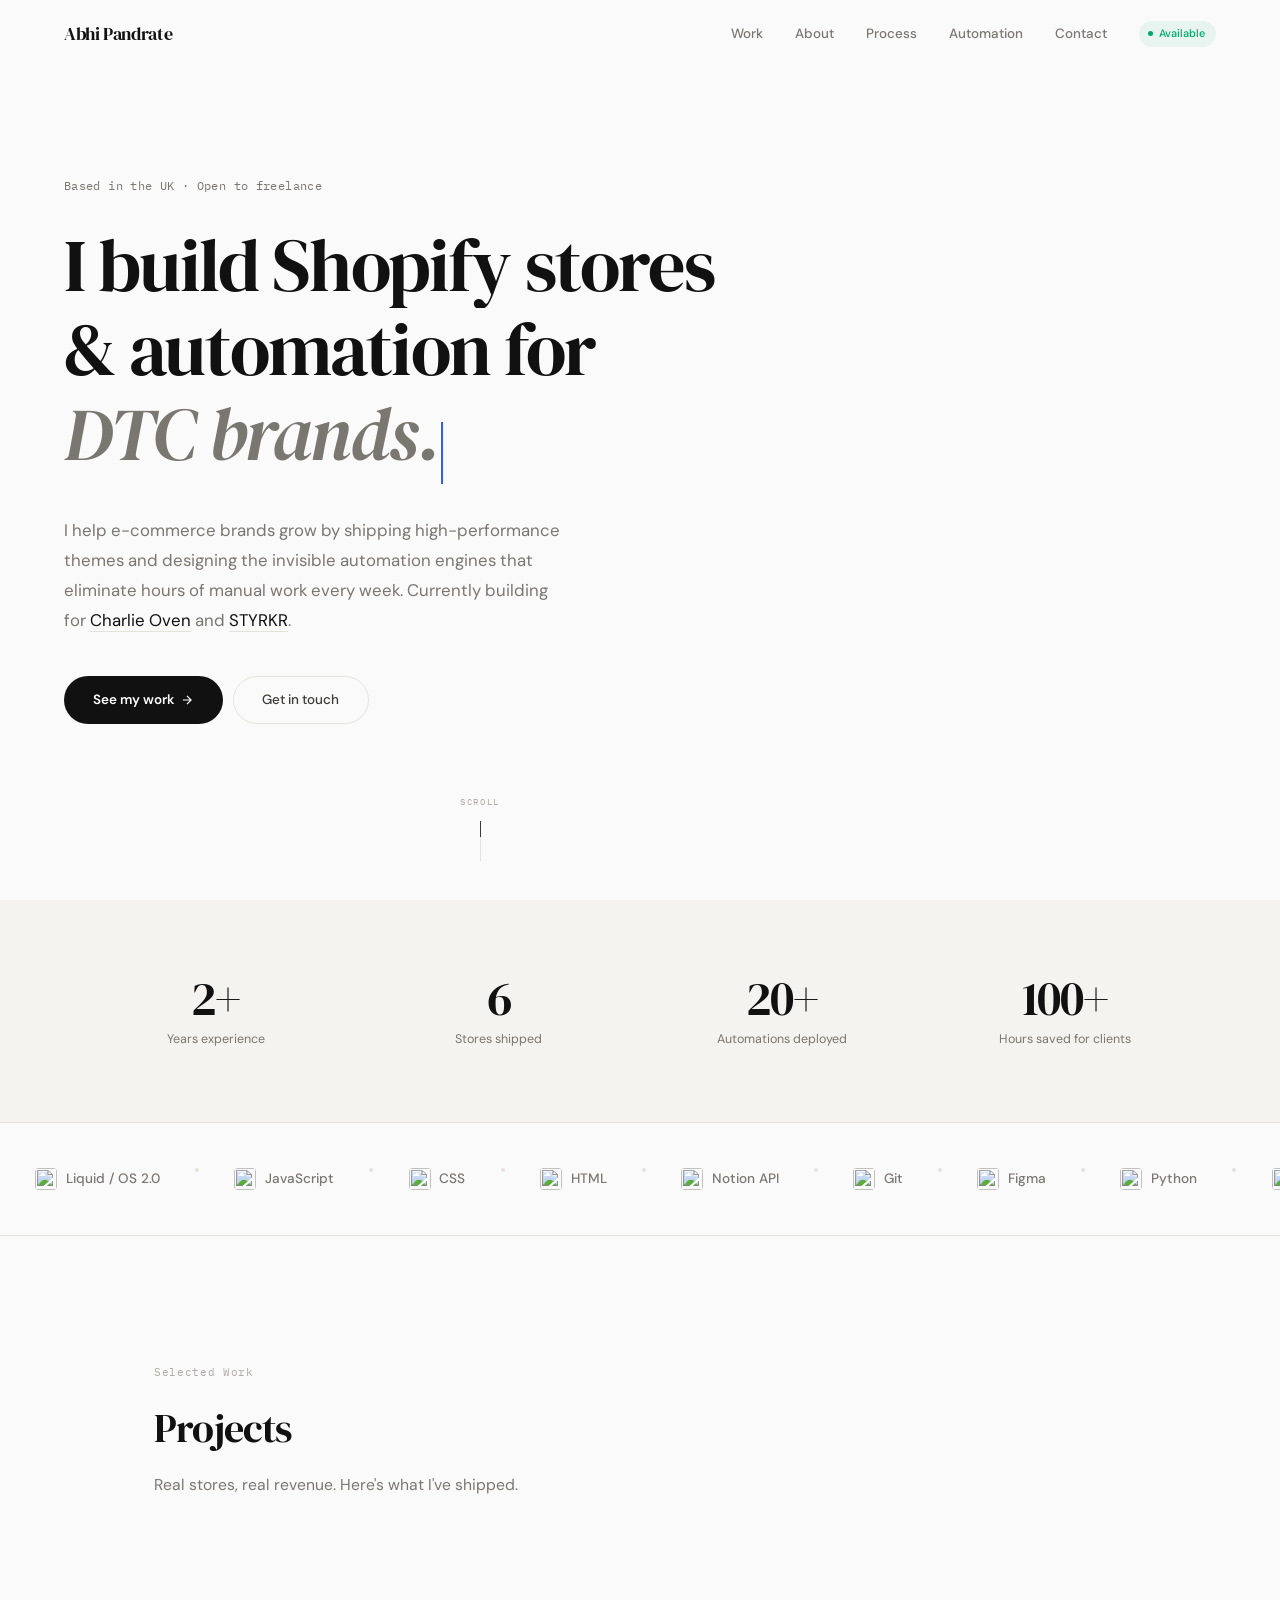
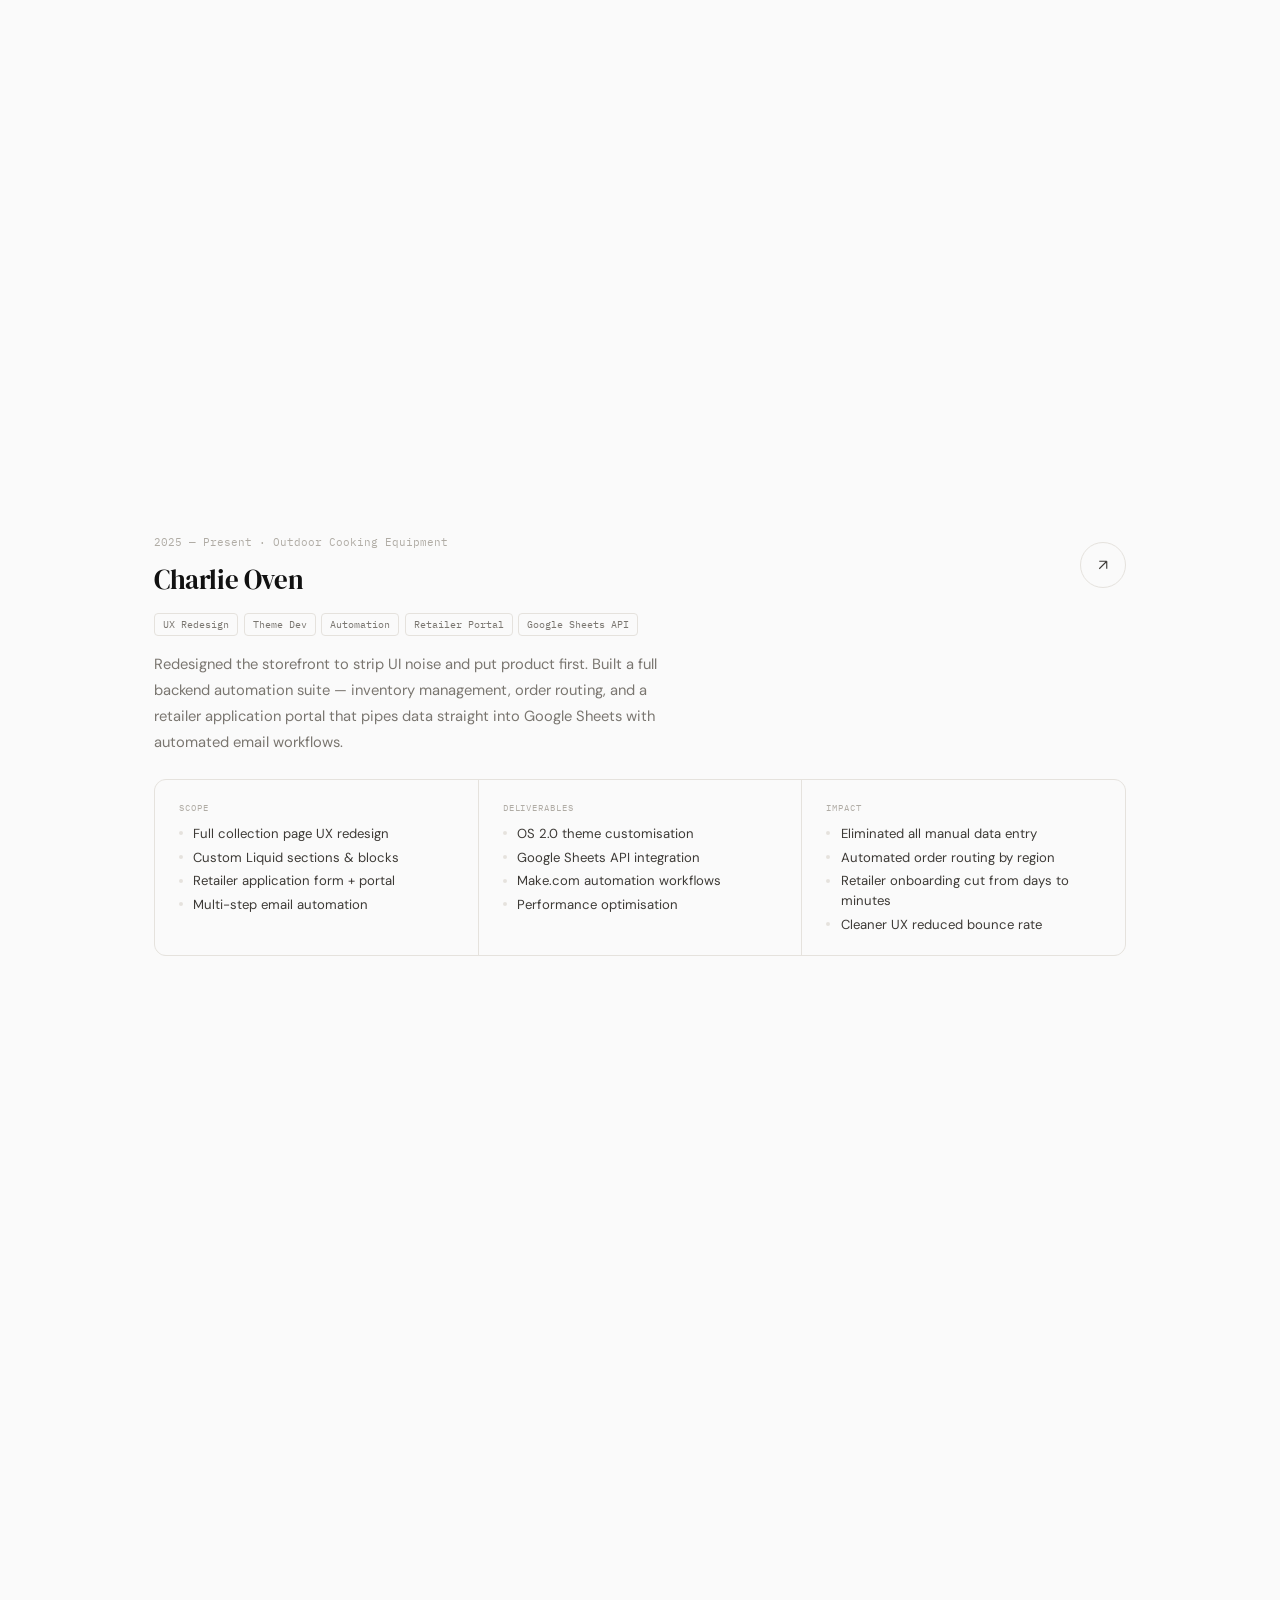
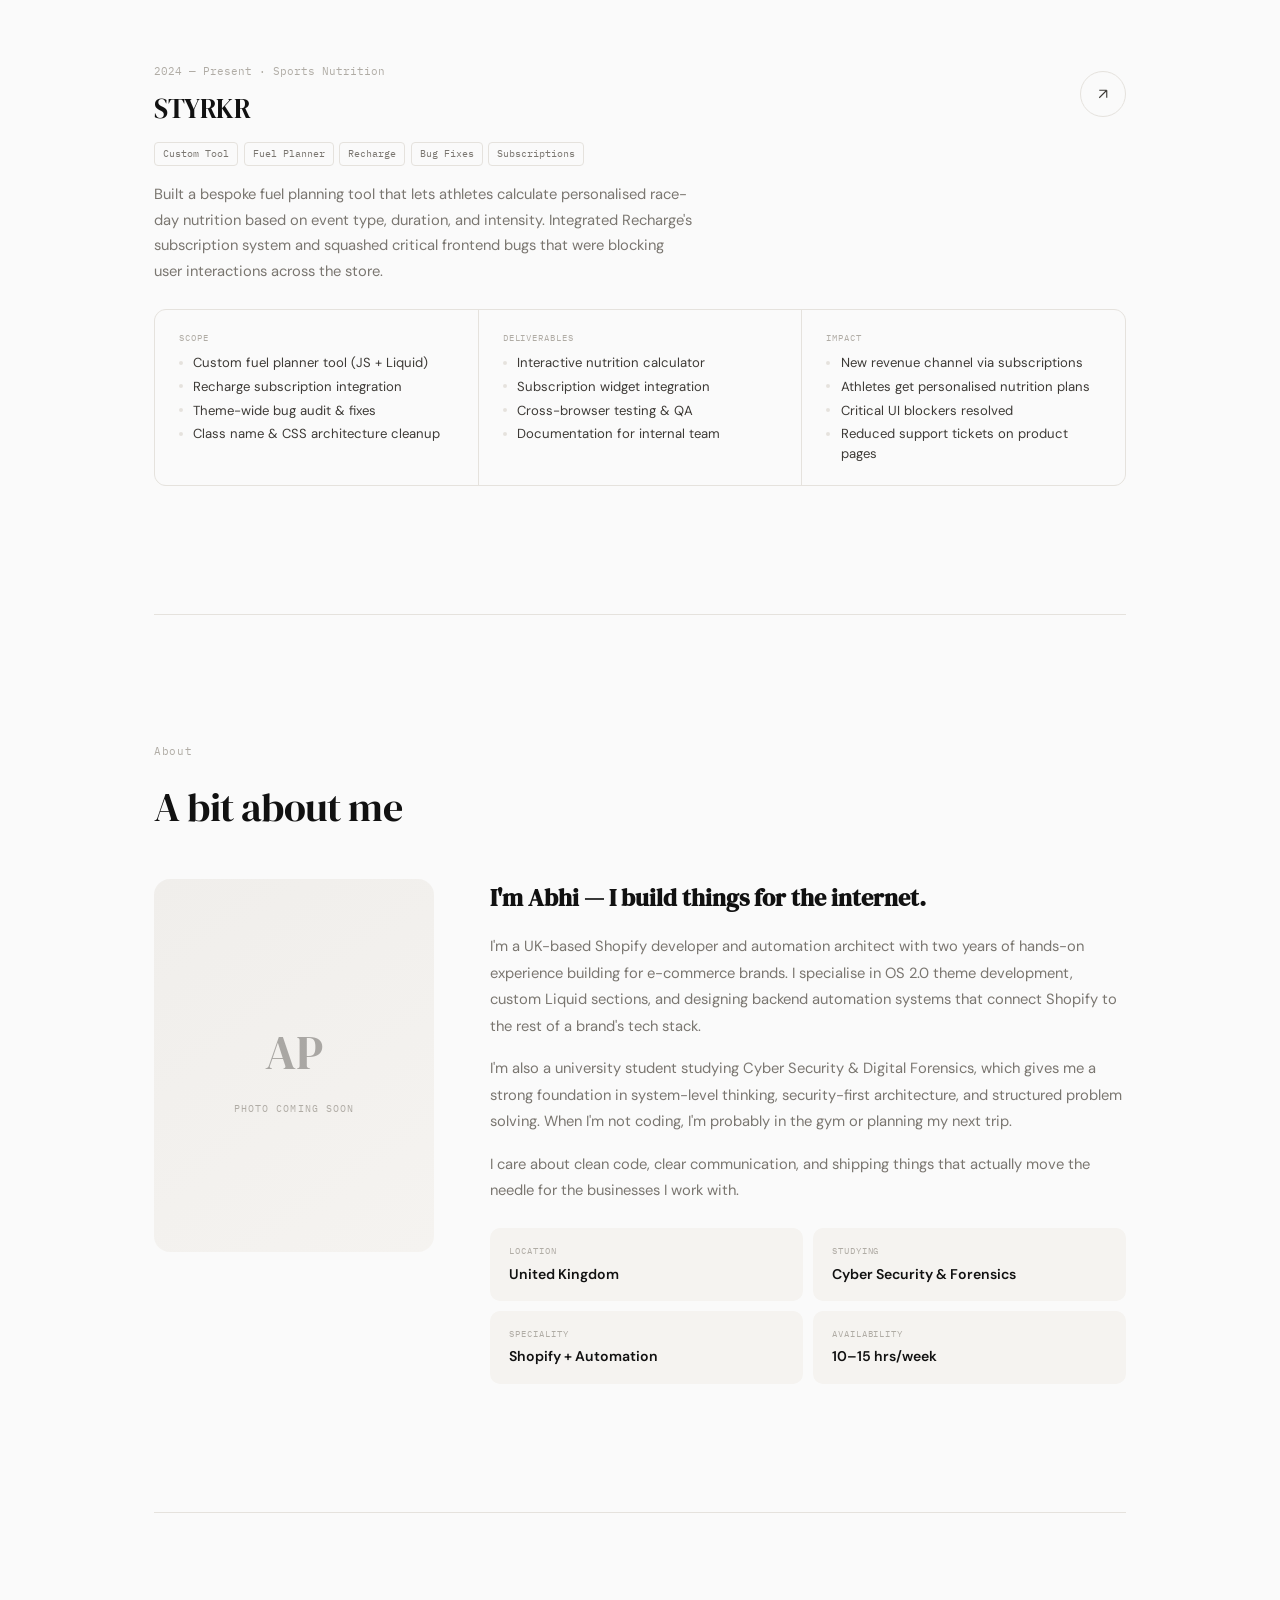
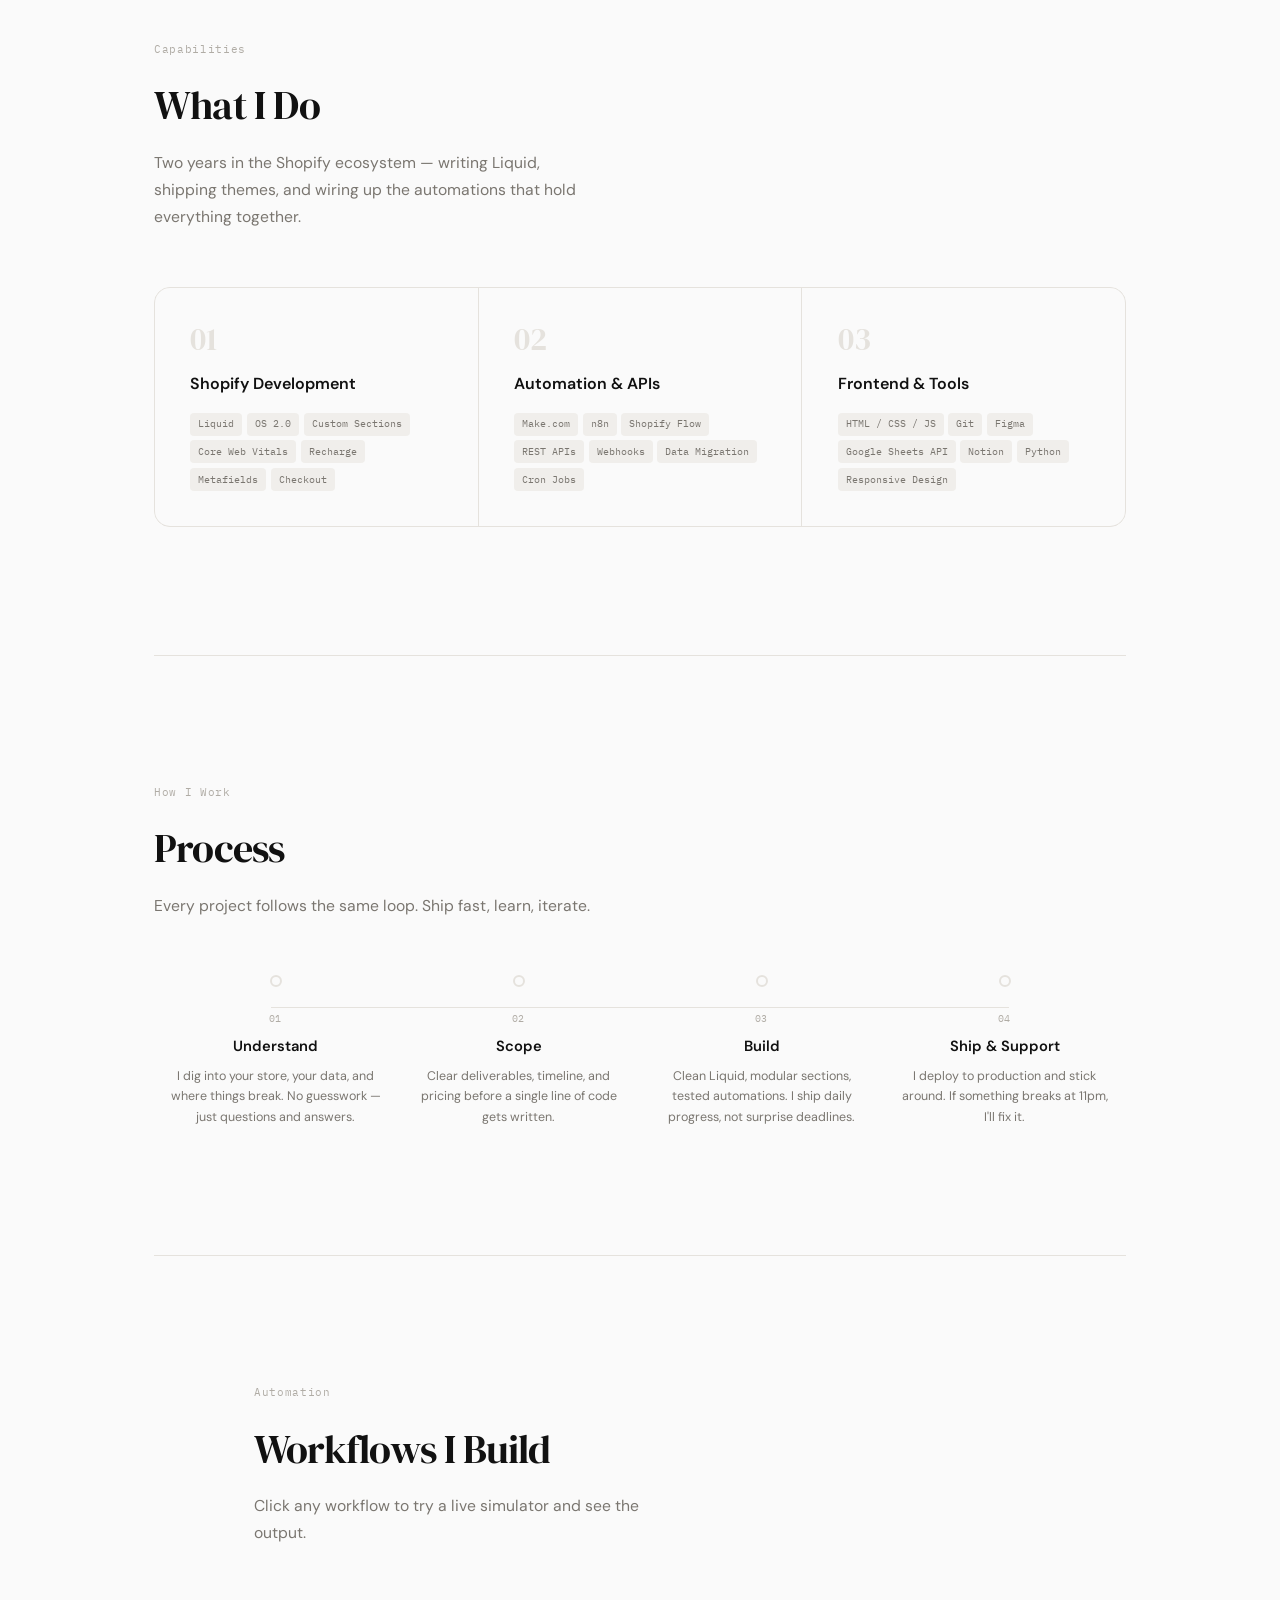
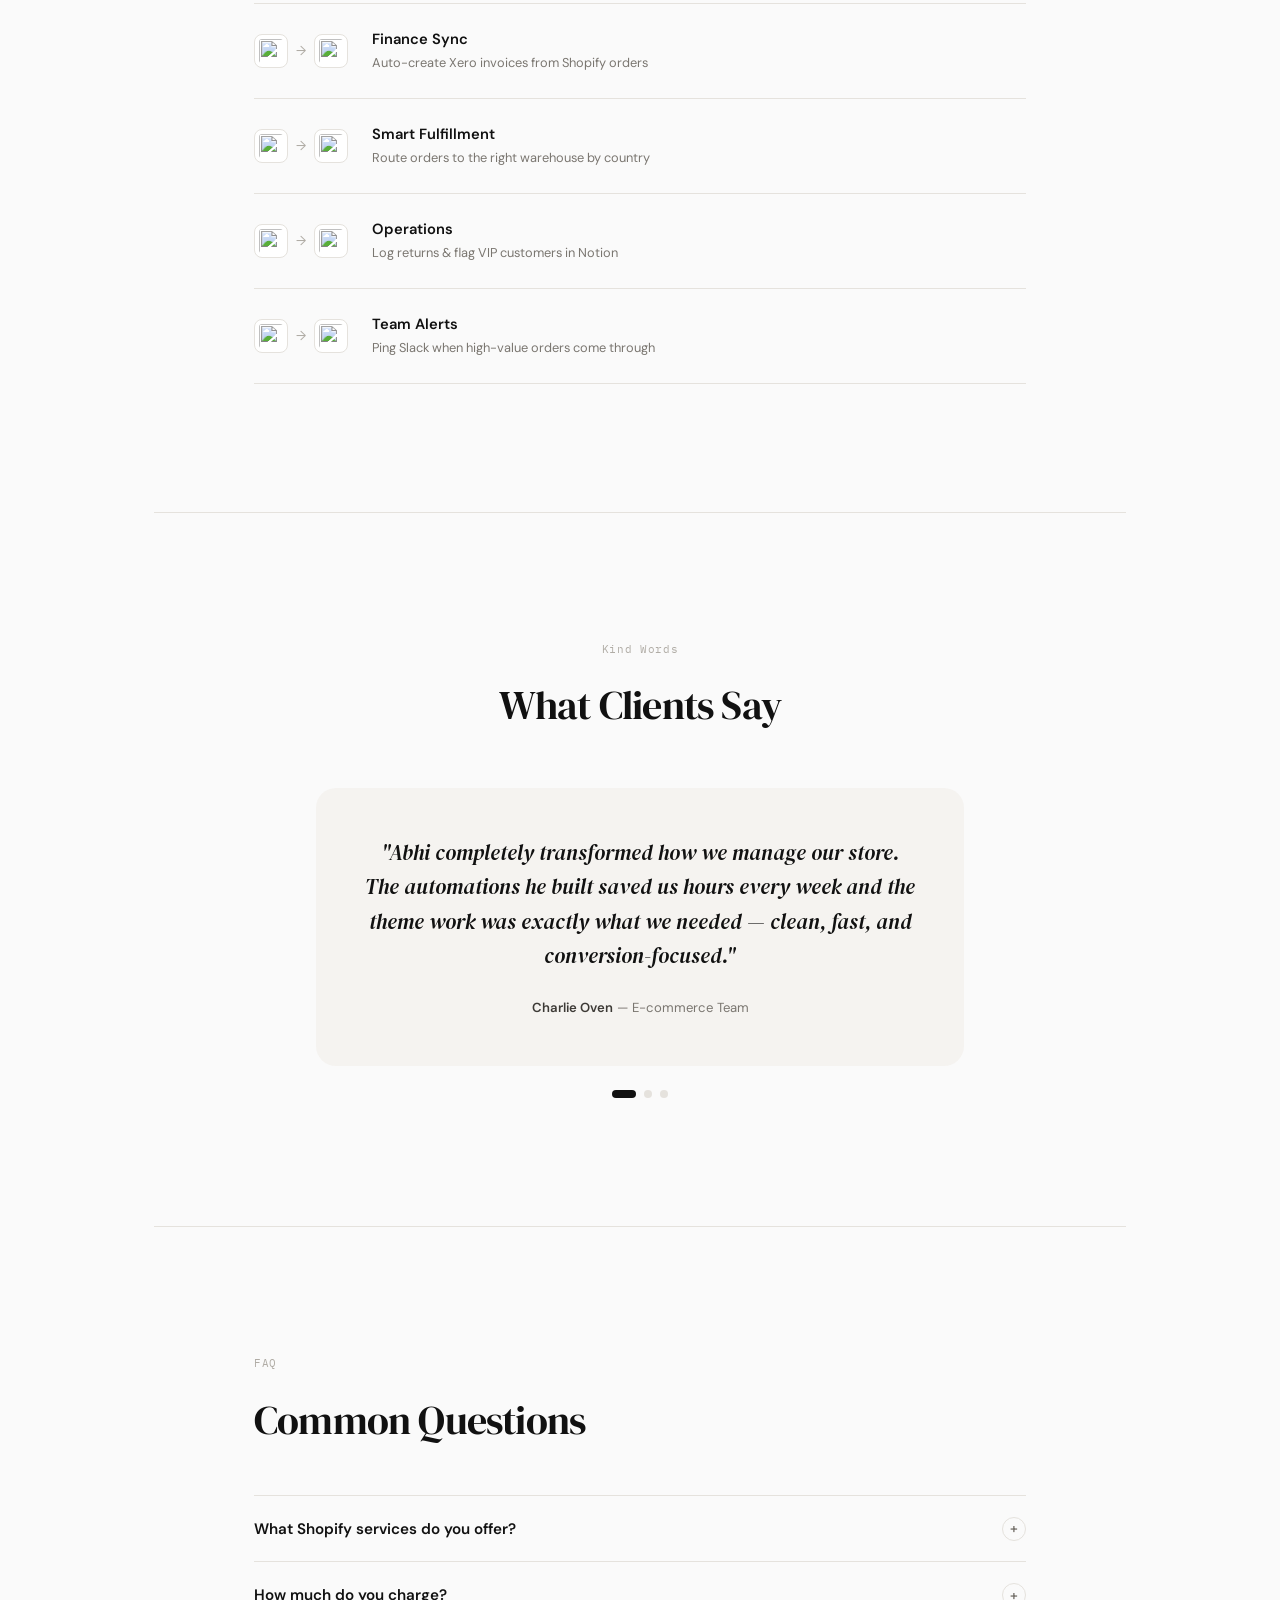
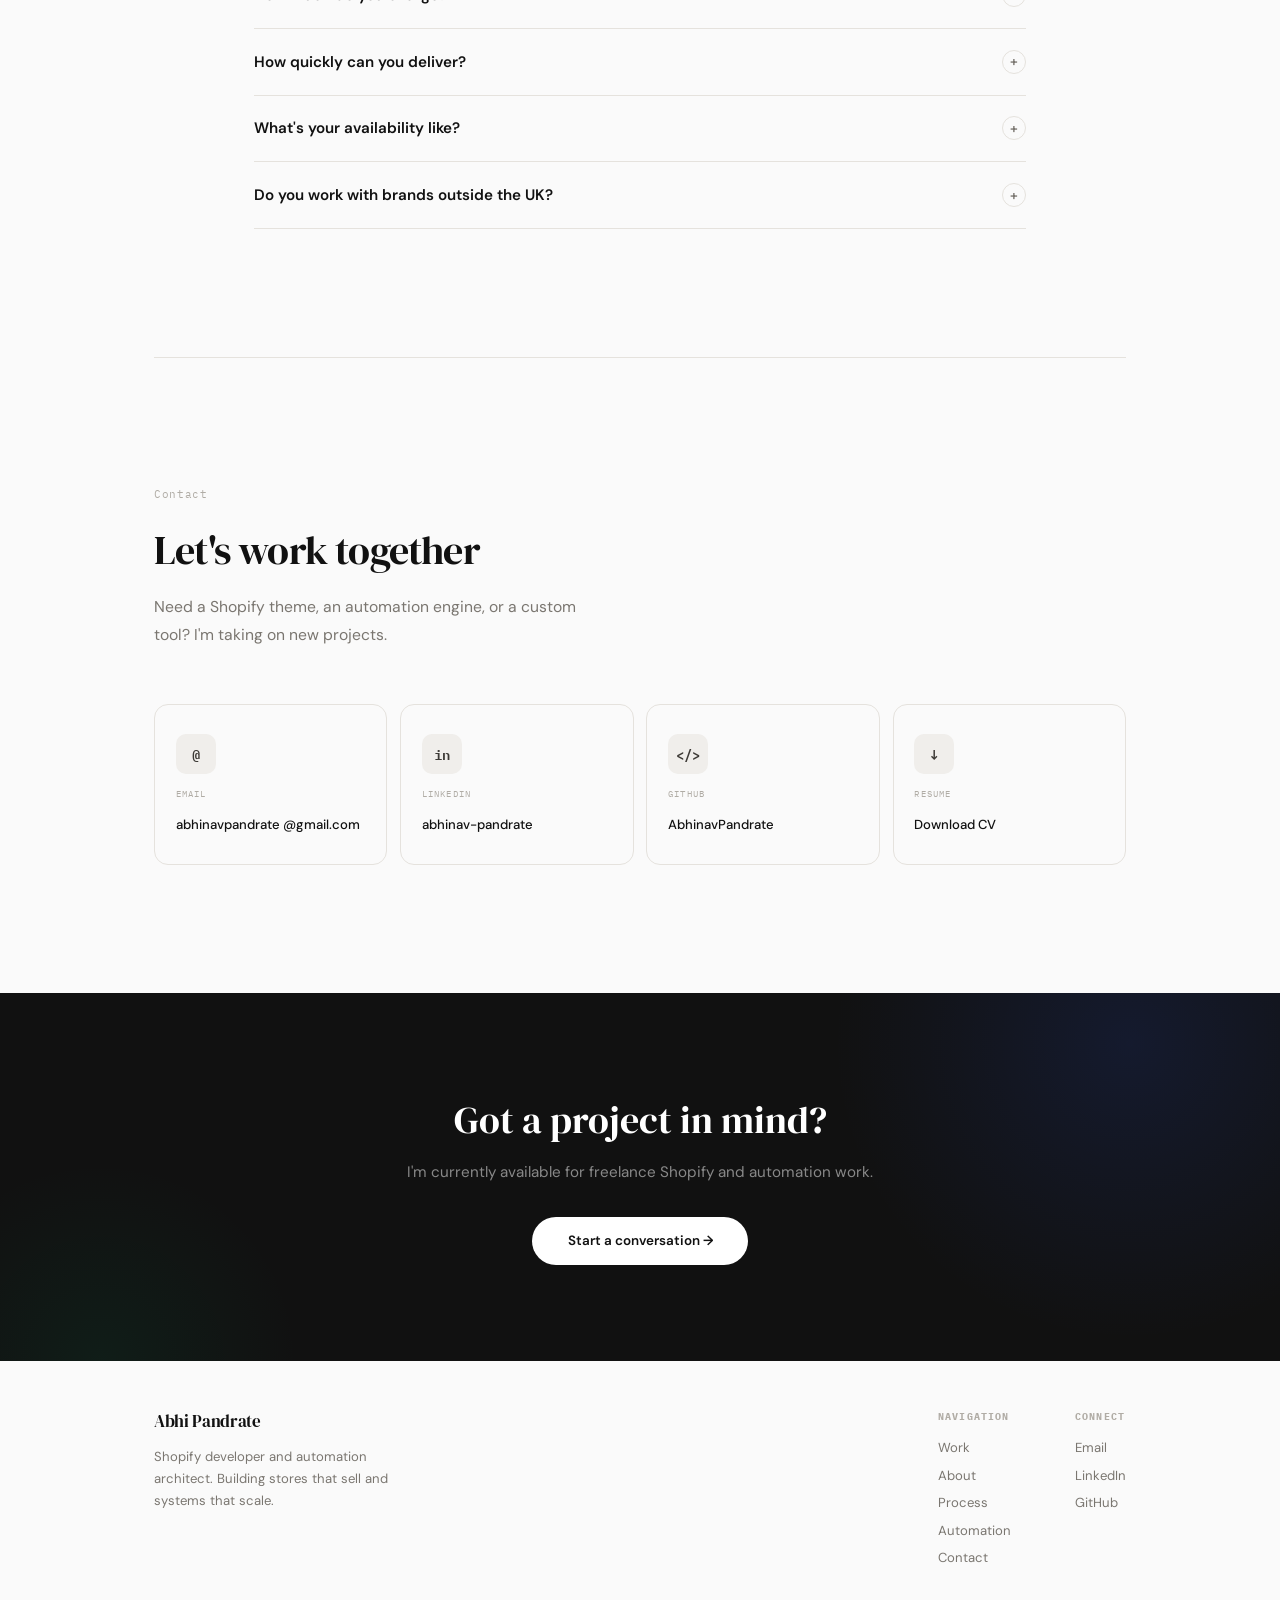
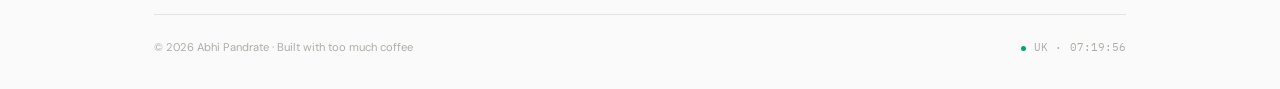
==== index.html @ 0bd6b9ad "Add files via upload" ====
<!DOCTYPE html>
<html lang="en-GB">
<head>
<meta charset="UTF-8">
<meta name="viewport" content="width=device-width, initial-scale=1.0">
<title>Abhi Pandrate — Shopify Developer & Automation Architect</title>
<link rel="icon" type="image/svg+xml" href="data:image/svg+xml,<svg xmlns='http://www.w3.org/2000/svg' viewBox='0 0 32 32'><rect width='32' height='32' rx='8' fill='%23111'/><text x='8' y='23' font-family='serif' font-size='20' font-weight='bold' fill='%23fff'>A</text></svg>">
<meta name="description" content="Abhi Pandrate — Shopify developer and automation architect. I build stores that sell and systems that scale. Based in the UK.">
<meta property="og:title" content="Abhi Pandrate — Shopify Dev & Automation">
<meta property="og:description" content="I build Shopify stores that sell and automation systems that scale. Based in the UK.">
<meta property="og:type" content="website">
<link rel="preconnect" href="https://fonts.googleapis.com">
<link href="https://fonts.googleapis.com/css2?family=DM+Sans:ital,opsz,wght@0,9..40,300..700;1,9..40,300..700&family=DM+Serif+Display:ital@0;1&family=IBM+Plex+Mono:wght@400;500&display=swap" rel="stylesheet">

<link rel="stylesheet" href="style.css">
</head>

<body>

<!-- NAV -->
<header id="hdr">
  <a href="#" class="logo">Abhi Pandrate</a>
  <div class="nav-r">
    <a href="#work">Work</a>
    <a href="#about">About</a>
    <a href="#process">Process</a>
    <a href="#automation">Automation</a>
    <a href="#contact">Contact</a>
    <span class="pill-wrap"><div class="pill">Available</div></span>
  </div>
</header>

<!-- HERO -->
<section class="hero" id="home">
  <div class="hero-tag">Based in the UK · Open to freelance</div>
  <h1>
    <span class="line"><span>I build Shopify stores</span></span>
    <span class="line"><span>& automation for</span></span>
    <span class="line"><span><em class="typed-wrap" id="typed"></em><span class="typed-cursor"></span></span></span>
  </h1>
  <p class="hero-body">I help e-commerce brands grow by shipping high-performance themes and designing the invisible automation engines that eliminate hours of manual work every week. Currently building for <a href="https://charlieoven.com" target="_blank">Charlie Oven</a> and <a href="https://styrkr.com" target="_blank">STYRKR</a>.</p>
  <div class="hero-cta">
    <a href="#work" class="btn-dark">See my work <svg width="14" height="14" viewBox="0 0 24 24" fill="none" stroke="currentColor" stroke-width="2"><path d="M5 12h14M12 5l7 7-7 7"/></svg></a>
    <a href="mailto:abhinavpandrate@gmail.com" class="btn-outline">Get in touch</a>
  </div>
  <div class="scroll-hint"><span>Scroll</span><div class="scroll-bar"></div></div>
</section>

<!-- NUMBERS -->
<div class="numbers">
  <div class="numbers-inner">
    <div class="num-item r-count"><div class="num-val" data-count="2" data-suffix="+">0</div><div class="num-label">Years experience</div></div>
    <div class="num-item r-count d1"><div class="num-val" data-count="6" data-suffix="">0</div><div class="num-label">Stores shipped</div></div>
    <div class="num-item r-count d2"><div class="num-val" data-count="20" data-suffix="+">0</div><div class="num-label">Automations deployed</div></div>
    <div class="num-item r-count d3"><div class="num-val" data-count="100" data-suffix="+">0</div><div class="num-label">Hours saved for clients</div></div>
  </div>
</div>

<!-- MARQUEE -->
<div class="marquee-section">
  <div class="marquee-track" id="marquee">
    <div class="marquee-item"><img src="https://cdn.simpleicons.org/shopify/111" alt="">Liquid / OS 2.0</div><div class="marquee-dot"></div>
    <div class="marquee-item"><img src="https://cdn.simpleicons.org/javascript/111" alt="">JavaScript</div><div class="marquee-dot"></div>
    <div class="marquee-item"><img src="https://cdn.simpleicons.org/css3/111" alt="">CSS</div><div class="marquee-dot"></div>
    <div class="marquee-item"><img src="https://cdn.simpleicons.org/html5/111" alt="">HTML</div><div class="marquee-dot"></div>
    <div class="marquee-item"><img src="https://cdn.simpleicons.org/notion/111" alt="">Notion API</div><div class="marquee-dot"></div>
    <div class="marquee-item"><img src="https://cdn.simpleicons.org/git/111" alt="">Git</div><div class="marquee-dot"></div>
    <div class="marquee-item"><img src="https://cdn.simpleicons.org/figma/111" alt="">Figma</div><div class="marquee-dot"></div>
    <div class="marquee-item"><img src="https://cdn.simpleicons.org/python/111" alt="">Python</div><div class="marquee-dot"></div>
    <div class="marquee-item"><img src="https://cdn.simpleicons.org/googlesheets/111" alt="">Sheets API</div><div class="marquee-dot"></div>
    <div class="marquee-item"><img src="https://cdn.simpleicons.org/make/111" alt="">Make.com</div><div class="marquee-dot"></div>
    <div class="marquee-item"><img src="https://cdn.simpleicons.org/slack/111" alt="">Slack API</div><div class="marquee-dot"></div>
    <div class="marquee-item"><img src="https://cdn.simpleicons.org/stripe/111" alt="">Stripe</div><div class="marquee-dot"></div>
    <div class="marquee-item"><img src="https://cdn.simpleicons.org/n8n/111" alt="">n8n</div><div class="marquee-dot"></div>
    <!-- duplicate -->
    <div class="marquee-item"><img src="https://cdn.simpleicons.org/shopify/111" alt="">Liquid / OS 2.0</div><div class="marquee-dot"></div>
    <div class="marquee-item"><img src="https://cdn.simpleicons.org/javascript/111" alt="">JavaScript</div><div class="marquee-dot"></div>
    <div class="marquee-item"><img src="https://cdn.simpleicons.org/css3/111" alt="">CSS</div><div class="marquee-dot"></div>
    <div class="marquee-item"><img src="https://cdn.simpleicons.org/html5/111" alt="">HTML</div><div class="marquee-dot"></div>
    <div class="marquee-item"><img src="https://cdn.simpleicons.org/notion/111" alt="">Notion API</div><div class="marquee-dot"></div>
    <div class="marquee-item"><img src="https://cdn.simpleicons.org/git/111" alt="">Git</div><div class="marquee-dot"></div>
    <div class="marquee-item"><img src="https://cdn.simpleicons.org/figma/111" alt="">Figma</div><div class="marquee-dot"></div>
    <div class="marquee-item"><img src="https://cdn.simpleicons.org/python/111" alt="">Python</div><div class="marquee-dot"></div>
    <div class="marquee-item"><img src="https://cdn.simpleicons.org/googlesheets/111" alt="">Sheets API</div><div class="marquee-dot"></div>
    <div class="marquee-item"><img src="https://cdn.simpleicons.org/make/111" alt="">Make.com</div><div class="marquee-dot"></div>
    <div class="marquee-item"><img src="https://cdn.simpleicons.org/slack/111" alt="">Slack API</div><div class="marquee-dot"></div>
    <div class="marquee-item"><img src="https://cdn.simpleicons.org/stripe/111" alt="">Stripe</div><div class="marquee-dot"></div>
    <div class="marquee-item"><img src="https://cdn.simpleicons.org/n8n/111" alt="">n8n</div><div class="marquee-dot"></div>
  </div>
</div>

<!-- WORK -->
<section class="sect-wide" id="work">
  <div class="sect-tag r">Selected Work</div>
  <h2 class="sect-h r d1">Projects</h2>
  <p class="sect-sub r d2">Real stores, real revenue. Here's what I've shipped.</p>

  <!-- Charlie Oven -->
  <div class="project">
    <a href="https://charlieoven.com/collections/shop-all" target="_blank" rel="noopener">
      <div class="project-img r-clip">
        <img src="charlie-oven.jpg" onerror="this.parentElement.innerHTML='<div class=project-ph><div class=project-ph-i>C</div><span>Charlie Oven</span></div>'" alt="Charlie Oven storefront">
        <div class="project-overlay"><span>View live site →</span></div>
      </div>
    </a>
    <div class="project-head r-up">
      <div class="project-head-l">
        <div class="project-yr">2025 — Present · Outdoor Cooking Equipment</div>
        <h3 class="project-nm">Charlie Oven</h3>
        <div class="project-tags">
          <span class="project-t">UX Redesign</span><span class="project-t">Theme Dev</span>
          <span class="project-t">Automation</span><span class="project-t">Retailer Portal</span><span class="project-t">Google Sheets API</span>
        </div>
        <p class="project-desc">Redesigned the storefront to strip UI noise and put product first. Built a full backend automation suite — inventory management, order routing, and a retailer application portal that pipes data straight into Google Sheets with automated email workflows.</p>
      </div>
      <a href="https://charlieoven.com/collections/shop-all" target="_blank" rel="noopener" class="project-arrow">
        <svg viewBox="0 0 24 24" fill="none" stroke="currentColor" stroke-width="1.5"><path d="M7 17L17 7M17 7H7M17 7V17"/></svg>
      </a>
    </div>
    <div class="project-details r d3">
      <div class="project-detail">
        <div class="project-detail-label">Scope</div>
        <ul>
          <li>Full collection page UX redesign</li>
          <li>Custom Liquid sections & blocks</li>
          <li>Retailer application form + portal</li>
          <li>Multi-step email automation</li>
        </ul>
      </div>
      <div class="project-detail">
        <div class="project-detail-label">Deliverables</div>
        <ul>
          <li>OS 2.0 theme customisation</li>
          <li>Google Sheets API integration</li>
          <li>Make.com automation workflows</li>
          <li>Performance optimisation</li>
        </ul>
      </div>
      <div class="project-detail">
        <div class="project-detail-label">Impact</div>
        <ul>
          <li>Eliminated all manual data entry</li>
          <li>Automated order routing by region</li>
          <li>Retailer onboarding cut from days to minutes</li>
          <li>Cleaner UX reduced bounce rate</li>
        </ul>
      </div>
    </div>
  </div>

  <!-- STYRKR -->
  <div class="project">
    <a href="https://styrkr.com" target="_blank" rel="noopener">
      <div class="project-img r-clip">
        <div class="project-ph"><div class="project-ph-i">S</div><span>STYRKR</span></div>
        <div class="project-overlay"><span>View live site →</span></div>
      </div>
    </a>
    <div class="project-head r-up">
      <div class="project-head-l">
        <div class="project-yr">2024 — Present · Sports Nutrition</div>
        <h3 class="project-nm">STYRKR</h3>
        <div class="project-tags">
          <span class="project-t">Custom Tool</span><span class="project-t">Fuel Planner</span>
          <span class="project-t">Recharge</span><span class="project-t">Bug Fixes</span><span class="project-t">Subscriptions</span>
        </div>
        <p class="project-desc">Built a bespoke fuel planning tool that lets athletes calculate personalised race-day nutrition based on event type, duration, and intensity. Integrated Recharge's subscription system and squashed critical frontend bugs that were blocking user interactions across the store.</p>
      </div>
      <a href="https://styrkr.com" target="_blank" rel="noopener" class="project-arrow">
        <svg viewBox="0 0 24 24" fill="none" stroke="currentColor" stroke-width="1.5"><path d="M7 17L17 7M17 7H7M17 7V17"/></svg>
      </a>
    </div>
    <div class="project-details r d3">
      <div class="project-detail">
        <div class="project-detail-label">Scope</div>
        <ul>
          <li>Custom fuel planner tool (JS + Liquid)</li>
          <li>Recharge subscription integration</li>
          <li>Theme-wide bug audit & fixes</li>
          <li>Class name & CSS architecture cleanup</li>
        </ul>
      </div>
      <div class="project-detail">
        <div class="project-detail-label">Deliverables</div>
        <ul>
          <li>Interactive nutrition calculator</li>
          <li>Subscription widget integration</li>
          <li>Cross-browser testing & QA</li>
          <li>Documentation for internal team</li>
        </ul>
      </div>
      <div class="project-detail">
        <div class="project-detail-label">Impact</div>
        <ul>
          <li>New revenue channel via subscriptions</li>
          <li>Athletes get personalised nutrition plans</li>
          <li>Critical UI blockers resolved</li>
          <li>Reduced support tickets on product pages</li>
        </ul>
      </div>
    </div>
  </div>
</section>

<div class="divider"><hr></div>

<!-- ABOUT -->
<section class="sect-wide" id="about">
  <div class="sect-tag r">About</div>
  <h2 class="sect-h r d1">A bit about me</h2>

  <div class="about-grid" style="margin-top:2.5rem">
    <div class="about-photo r-left">
      <img src="headshot.jpg" onerror="this.parentElement.innerHTML='<div class=about-photo-placeholder><div class=initials>AP</div><span>Photo coming soon</span></div>'" alt="Abhi Pandrate">
    </div>
    <div class="about-text r-right">
      <h3>I'm Abhi — I build things for the internet.</h3>
      <p>I'm a UK-based Shopify developer and automation architect with two years of hands-on experience building for e-commerce brands. I specialise in OS 2.0 theme development, custom Liquid sections, and designing backend automation systems that connect Shopify to the rest of a brand's tech stack.</p>
      <p>I'm also a university student studying Cyber Security & Digital Forensics, which gives me a strong foundation in system-level thinking, security-first architecture, and structured problem solving. When I'm not coding, I'm probably in the gym or planning my next trip.</p>
      <p>I care about clean code, clear communication, and shipping things that actually move the needle for the businesses I work with.</p>

      <div class="about-facts">
        <div class="about-fact r d1">
          <div class="about-fact-label">Location</div>
          <div class="about-fact-val">United Kingdom</div>
        </div>
        <div class="about-fact r d2">
          <div class="about-fact-label">Studying</div>
          <div class="about-fact-val">Cyber Security & Forensics</div>
        </div>
        <div class="about-fact r d3">
          <div class="about-fact-label">Speciality</div>
          <div class="about-fact-val">Shopify + Automation</div>
        </div>
        <div class="about-fact r d4">
          <div class="about-fact-label">Availability</div>
          <div class="about-fact-val">10–15 hrs/week</div>
        </div>
      </div>
    </div>
  </div>
</section>

<div class="divider"><hr></div>

<!-- CAPABILITIES -->
<section class="sect-wide" id="stack">
  <div class="sect-tag r">Capabilities</div>
  <h2 class="sect-h r d1">What I Do</h2>
  <p class="sect-sub r d2">Two years in the Shopify ecosystem — writing Liquid, shipping themes, and wiring up the automations that hold everything together.</p>
  <div class="cap-grid r-scale d3">
    <div class="cap-cell"><div class="cap-num">01</div><h3>Shopify Development</h3><div class="cap-pills"><span class="cap-pill">Liquid</span><span class="cap-pill">OS 2.0</span><span class="cap-pill">Custom Sections</span><span class="cap-pill">Core Web Vitals</span><span class="cap-pill">Recharge</span><span class="cap-pill">Metafields</span><span class="cap-pill">Checkout</span></div></div>
    <div class="cap-cell"><div class="cap-num">02</div><h3>Automation & APIs</h3><div class="cap-pills"><span class="cap-pill">Make.com</span><span class="cap-pill">n8n</span><span class="cap-pill">Shopify Flow</span><span class="cap-pill">REST APIs</span><span class="cap-pill">Webhooks</span><span class="cap-pill">Data Migration</span><span class="cap-pill">Cron Jobs</span></div></div>
    <div class="cap-cell"><div class="cap-num">03</div><h3>Frontend & Tools</h3><div class="cap-pills"><span class="cap-pill">HTML / CSS / JS</span><span class="cap-pill">Git</span><span class="cap-pill">Figma</span><span class="cap-pill">Google Sheets API</span><span class="cap-pill">Notion</span><span class="cap-pill">Python</span><span class="cap-pill">Responsive Design</span></div></div>
  </div>
</section>

<div class="divider"><hr></div>

<!-- PROCESS -->
<section class="sect-wide" id="process">
  <div class="sect-tag r">How I Work</div>
  <h2 class="sect-h r d1">Process</h2>
  <p class="sect-sub r d2">Every project follows the same loop. Ship fast, learn, iterate.</p>
  <div class="process-grid r d3">
    <div class="process-step"><div class="process-dot"></div><div class="process-num">01</div><h4>Understand</h4><p>I dig into your store, your data, and where things break. No guesswork — just questions and answers.</p></div>
    <div class="process-step"><div class="process-dot"></div><div class="process-num">02</div><h4>Scope</h4><p>Clear deliverables, timeline, and pricing before a single line of code gets written.</p></div>
    <div class="process-step"><div class="process-dot"></div><div class="process-num">03</div><h4>Build</h4><p>Clean Liquid, modular sections, tested automations. I ship daily progress, not surprise deadlines.</p></div>
    <div class="process-step"><div class="process-dot"></div><div class="process-num">04</div><h4>Ship & Support</h4><p>I deploy to production and stick around. If something breaks at 11pm, I'll fix it.</p></div>
  </div>
</section>

<div class="divider"><hr></div>

<!-- AUTOMATION -->
<section class="sect" id="automation">
  <div class="sect-tag r">Automation</div>
  <h2 class="sect-h r d1">Workflows I Build</h2>
  <p class="sect-sub r d2">Click any workflow to try a live simulator and see the output.</p>
  <div class="auto-list r d3">
    <div class="auto-row" onclick="openModal('finance')">
      <div class="auto-icons"><img src="https://cdn.brandfetch.io/shopify.com/w/100/h/100" class="auto-ic" alt=""><span class="auto-ar">→</span><img src="https://cdn.brandfetch.io/xero.com/w/100/h/100" class="auto-ic" alt=""></div>
      <div class="auto-info"><h4>Finance Sync</h4><p>Auto-create Xero invoices from Shopify orders</p></div>
      <span class="auto-try">Try it →</span>
    </div>
    <div class="auto-row" onclick="openModal('fulfillment')">
      <div class="auto-icons"><img src="https://cdn.brandfetch.io/shopify.com/w/100/h/100" class="auto-ic" alt=""><span class="auto-ar">→</span><img src="https://cdn.brandfetch.io/shipstation.com/w/100/h/100" class="auto-ic" alt=""></div>
      <div class="auto-info"><h4>Smart Fulfillment</h4><p>Route orders to the right warehouse by country</p></div>
      <span class="auto-try">Try it →</span>
    </div>
    <div class="auto-row" onclick="openModal('ops')">
      <div class="auto-icons"><img src="https://cdn.brandfetch.io/shopify.com/w/100/h/100" class="auto-ic" alt=""><span class="auto-ar">→</span><img src="https://cdn.brandfetch.io/notion.so/w/100/h/100" class="auto-ic" alt=""></div>
      <div class="auto-info"><h4>Operations</h4><p>Log returns & flag VIP customers in Notion</p></div>
      <span class="auto-try">Try it →</span>
    </div>
    <div class="auto-row" onclick="openModal('alerts')">
      <div class="auto-icons"><img src="https://cdn.brandfetch.io/shopify.com/w/100/h/100" class="auto-ic" alt=""><span class="auto-ar">→</span><img src="https://cdn.brandfetch.io/slack.com/w/100/h/100" class="auto-ic" alt=""></div>
      <div class="auto-info"><h4>Team Alerts</h4><p>Ping Slack when high-value orders come through</p></div>
      <span class="auto-try">Try it →</span>
    </div>
  </div>
</section>

<div class="divider"><hr></div>

<!-- TESTIMONIALS -->
<section class="sect">
  <div class="sect-tag r" style="text-align:center">Kind Words</div>
  <h2 class="sect-h r d1" style="text-align:center">What Clients Say</h2>
  <div style="height:2.5rem"></div>
  <div class="test-wrap r-scale d2">
    <div class="test-track" id="testTrack">
      <div class="test-slide">
        <div class="test-card">
          <blockquote>"Abhi completely transformed how we manage our store. The automations he built saved us hours every week and the theme work was exactly what we needed — clean, fast, and conversion-focused."</blockquote>
          <div class="test-author"><strong>Charlie Oven</strong> — E-commerce Team</div>
        </div>
      </div>
      <div class="test-slide">
        <div class="test-card">
          <blockquote>"The fuel planner tool Abhi built for us has been a game-changer. Athletes love the personalised nutrition plans and it's driven real engagement on our product pages."</blockquote>
          <div class="test-author"><strong>STYRKR</strong> — Product Team</div>
        </div>
      </div>
      <div class="test-slide">
        <div class="test-card">
          <blockquote>"What sets Abhi apart is his communication. He scopes clearly, ships fast, and follows up. We never had to chase him once. Would absolutely work with him again."</blockquote>
          <div class="test-author"><strong>DTC Brand</strong> — Founder</div>
        </div>
      </div>
    </div>
    <div class="test-dots" id="testDots">
      <div class="test-dot active" onclick="goSlide(0)"></div>
      <div class="test-dot" onclick="goSlide(1)"></div>
      <div class="test-dot" onclick="goSlide(2)"></div>
    </div>
  </div>
</section>

<div class="divider"><hr></div>

<!-- FAQ -->
<section class="sect" id="faq">
  <div class="sect-tag r">FAQ</div>
  <h2 class="sect-h r d1">Common Questions</h2>
  <div style="height:2rem"></div>
  <div class="faq-list r d2">
    <div class="faq-item">
      <button class="faq-q" onclick="toggleFaq(this)">What Shopify services do you offer?<span class="faq-icon">+</span></button>
      <div class="faq-a"><p>I handle theme development (OS 2.0, custom sections, responsive design), store setup and migration, Recharge subscription integration, performance optimisation, and full backend automation with tools like Make.com and Shopify Flow.</p></div>
    </div>
    <div class="faq-item">
      <button class="faq-q" onclick="toggleFaq(this)">How much do you charge?<span class="faq-icon">+</span></button>
      <div class="faq-a"><p>Pricing depends on scope. Small fixes and tweaks start from £50. Larger projects like full theme builds or automation suites are scoped individually. I always agree on price before starting work — no surprises.</p></div>
    </div>
    <div class="faq-item">
      <button class="faq-q" onclick="toggleFaq(this)">How quickly can you deliver?<span class="faq-icon">+</span></button>
      <div class="faq-a"><p>Most small tasks are turned around in 1–3 days. Larger projects typically take 1–3 weeks depending on complexity. I'll give you a realistic timeline upfront and keep you updated throughout.</p></div>
    </div>
    <div class="faq-item">
      <button class="faq-q" onclick="toggleFaq(this)">What's your availability like?<span class="faq-icon">+</span></button>
      <div class="faq-a"><p>I'm available 10–15 hours per week alongside my university studies. I'm reliable, responsive, and I prioritise clear communication. If something urgent comes up, I'll make time.</p></div>
    </div>
    <div class="faq-item">
      <button class="faq-q" onclick="toggleFaq(this)">Do you work with brands outside the UK?<span class="faq-icon">+</span></button>
      <div class="faq-a"><p>Absolutely. I've worked with brands across Europe and I'm comfortable with async communication across time zones. Slack, email, or Loom — whatever works best for your team.</p></div>
    </div>
  </div>
</section>

<div class="divider"><hr></div>

<!-- CONTACT -->
<section class="sect-wide" id="contact">
  <div class="sect-tag r">Contact</div>
  <h2 class="sect-h r d1">Let's work together</h2>
  <p class="sect-sub r d2">Need a Shopify theme, an automation engine, or a custom tool? I'm taking on new projects.</p>
  <div class="contact-grid">
    <a href="mailto:abhinavpandrate@gmail.com" class="contact-c r d1"><div class="contact-ic">@</div><div class="contact-lbl">Email</div><div class="contact-v">abhinavpandrate @gmail.com</div></a>
    <a href="https://www.linkedin.com/in/abhinav-pandrate/" target="_blank" rel="noopener" class="contact-c r d2"><div class="contact-ic">in</div><div class="contact-lbl">LinkedIn</div><div class="contact-v">abhinav-pandrate</div></a>
    <a href="https://github.com/AbhinavPandrate" target="_blank" rel="noopener" class="contact-c r d3"><div class="contact-ic">&lt;/&gt;</div><div class="contact-lbl">GitHub</div><div class="contact-v">AbhinavPandrate</div></a>
    <a href="resume.pdf" target="_blank" class="contact-c r d4"><div class="contact-ic">↓</div><div class="contact-lbl">Resume</div><div class="contact-v">Download CV</div></a>
  </div>
</section>

<!-- CTA -->
<div class="cta-banner r-scale">
  <h2>Got a project in mind?</h2>
  <p>I'm currently available for freelance Shopify and automation work.</p>
  <a href="mailto:abhinavpandrate@gmail.com" class="btn-white">Start a conversation →</a>
</div>

<!-- FOOTER -->
<footer>
  <div class="footer-top">
    <div class="footer-brand">
      <span class="logo" style="font-size:1.05rem">Abhi Pandrate</span>
      <p>Shopify developer and automation architect. Building stores that sell and systems that scale.</p>
    </div>
    <div class="footer-cols">
      <div class="footer-col">
        <h4>Navigation</h4>
        <a href="#work">Work</a>
        <a href="#about">About</a>
        <a href="#process">Process</a>
        <a href="#automation">Automation</a>
        <a href="#contact">Contact</a>
      </div>
      <div class="footer-col">
        <h4>Connect</h4>
        <a href="mailto:abhinavpandrate@gmail.com">Email</a>
        <a href="https://www.linkedin.com/in/abhinav-pandrate/" target="_blank">LinkedIn</a>
        <a href="https://github.com/AbhinavPandrate" target="_blank">GitHub</a>
      </div>
    </div>
  </div>
  <div class="footer-bottom">
    <span>© 2026 Abhi Pandrate · Built with too much coffee</span>
    <span class="ft-time">UK · <span id="clk"></span></span>
  </div>
</footer>

<!-- MODAL -->
<div class="modal-bg" id="modal" onclick="closeModal()">
  <div class="modal-panel" onclick="event.stopPropagation()">
    <button class="modal-x" onclick="closeModal()">×</button>
    <div id="mbody"></div>
  </div>
</div>

<script src="script.js"></script>
</body>
</html>
---- style.css ----
*,*::before,*::after{margin:0;padding:0;box-sizing:border-box}
:root{
  --white:#fafafa;--off:#f0eeeb;--cream:#f5f3f0;--light:#e5e2dd;--mid:#b0aca5;
  --dim:#7a7670;--dark:#3d3a36;--black:#1a1816;--ink:#111;
  --accent:#2d5cff;--accent2:#1a44cc;--green:#00a868;--warm:#e8573a;
  --serif:'DM Serif Display',Georgia,serif;
  --sans:'DM Sans',system-ui,sans-serif;
  --mono:'IBM Plex Mono',monospace;
  --ease:cubic-bezier(.22,1,.36,1);
}
html{scroll-behavior:smooth}
body{font-family:var(--sans);background:var(--white);color:var(--black);-webkit-font-smoothing:antialiased;overflow-x:hidden;line-height:1.6}
::selection{background:var(--ink);color:#fff}
img{display:block;max-width:100%}a{color:inherit;text-decoration:none}
button{font-family:inherit;cursor:pointer;border:none;background:none}

/* ═══ REVEALS ═══ */
.r{opacity:0;transform:translateY(50px);transition:opacity 1s var(--ease),transform 1s var(--ease)}
.r.v{opacity:1;transform:none}
.r-up{opacity:0;transform:translateY(70px);transition:opacity 1.1s var(--ease),transform 1.1s var(--ease)}
.r-up.v{opacity:1;transform:none}
.r-clip{clip-path:inset(0 0 100% 0);transition:clip-path 1.2s var(--ease)}
.r-clip.v{clip-path:inset(0)}
.r-scale{opacity:0;transform:scale(.94);transition:opacity .9s var(--ease),transform .9s var(--ease)}
.r-scale.v{opacity:1;transform:none}
.r-left{opacity:0;transform:translateX(-50px);transition:opacity 1s var(--ease),transform 1s var(--ease)}
.r-left.v{opacity:1;transform:none}
.r-right{opacity:0;transform:translateX(50px);transition:opacity 1s var(--ease),transform 1s var(--ease)}
.r-right.v{opacity:1;transform:none}
.r-count{opacity:0;transition:opacity .6s var(--ease)}.r-count.v{opacity:1}
.d1{transition-delay:.07s}.d2{transition-delay:.14s}.d3{transition-delay:.21s}.d4{transition-delay:.28s}.d5{transition-delay:.35s}.d6{transition-delay:.42s}

/* ═══ NAV ═══ */
header{position:fixed;top:0;left:0;right:0;z-index:100;padding:0 clamp(1.5rem,5vw,4rem);height:68px;display:flex;align-items:center;justify-content:space-between;transition:background .4s,box-shadow .4s}
header.scrolled{background:rgba(250,250,250,.88);backdrop-filter:blur(20px);-webkit-backdrop-filter:blur(20px);box-shadow:0 1px 0 rgba(0,0,0,.05)}
.logo{font-family:var(--serif);font-size:1.15rem;color:var(--ink);letter-spacing:-.02em}
.nav-r{display:flex;gap:2rem;align-items:center}
.nav-r a{font-size:.84rem;font-weight:500;color:var(--dim);transition:color .3s}
.nav-r a:hover{color:var(--ink)}
.pill{font-size:.68rem;font-weight:500;color:var(--green);background:rgba(0,168,104,.07);padding:.28rem .7rem .28rem .55rem;border-radius:99px;display:flex;align-items:center;gap:.35rem}
.pill::before{content:'';width:5px;height:5px;border-radius:50%;background:var(--green)}
.pill-wrap{display:contents}

/* Mobile menu */
.hamburger{display:none;flex-direction:column;gap:5px;padding:8px;cursor:pointer}
.hamburger span{width:20px;height:1.5px;background:var(--ink);transition:all .3s}

/* ═══ HERO ═══ */
.hero{min-height:100vh;display:flex;flex-direction:column;justify-content:center;padding:0 clamp(1.5rem,5vw,4rem);max-width:920px;position:relative}
.hero-tag{font-family:var(--mono);font-size:.78rem;color:var(--dim);margin-bottom:1.8rem;letter-spacing:.03em;opacity:0;animation:fadeIn .8s var(--ease) .2s forwards}
.hero h1{font-family:var(--serif);font-size:clamp(2.8rem,6.5vw,4.6rem);font-weight:400;line-height:1.14;letter-spacing:-.025em;color:var(--ink)}
.hero h1 .line{display:block;overflow:hidden}
.hero h1 .line span{display:inline-block;transform:translateY(115%);animation:slideUp 1s var(--ease) forwards}
.hero h1 .line:nth-child(1) span{animation-delay:.3s}
.hero h1 .line:nth-child(2) span{animation-delay:.45s}
.hero h1 .line:nth-child(3) span{animation-delay:.6s}
@keyframes slideUp{to{transform:translateY(0)}}
@keyframes fadeIn{from{opacity:0;transform:translateY(10px)}to{opacity:1;transform:none}}
.hero h1 em{font-style:italic;color:var(--dim)}
.hero-body{font-size:1.05rem;color:var(--dim);max-width:500px;line-height:1.78;margin:2rem 0 2.5rem;font-weight:400;opacity:0;animation:fadeIn .8s var(--ease) .85s forwards}
.hero-body a{color:var(--ink);border-bottom:1px solid var(--light);transition:border-color .3s}
.hero-body a:hover{border-color:var(--ink)}
.hero-cta{display:flex;gap:.6rem;opacity:0;animation:fadeIn .8s var(--ease) 1.05s forwards}
.btn-dark{font-size:.84rem;font-weight:600;padding:.78rem 1.8rem;background:var(--ink);color:#fff;border-radius:99px;transition:all .35s var(--ease);display:inline-flex;align-items:center;gap:.4rem}
.btn-dark:hover{background:var(--accent);transform:translateY(-2px);box-shadow:0 8px 24px rgba(45,92,255,.15)}
.btn-outline{font-size:.84rem;font-weight:500;padding:.78rem 1.8rem;color:var(--dark);border:1px solid var(--light);border-radius:99px;transition:all .35s var(--ease)}
.btn-outline:hover{border-color:var(--mid);background:var(--off)}
.scroll-hint{position:absolute;bottom:2.5rem;left:50%;transform:translateX(-50%);display:flex;flex-direction:column;align-items:center;gap:.65rem;opacity:0;animation:fadeIn .8s var(--ease) 1.5s forwards}
.scroll-hint span{font-family:var(--mono);font-size:.58rem;color:var(--mid);letter-spacing:.18em;text-transform:uppercase}
.scroll-bar{width:1px;height:40px;background:var(--light);position:relative;overflow:hidden}
.scroll-bar::after{content:'';position:absolute;width:100%;height:40%;background:var(--dark);animation:drop 2.2s ease-in-out infinite}
@keyframes drop{0%{top:-40%}100%{top:140%}}

/* ═══ TYPED CURSOR ═══ */
.typed-wrap{display:inline}
.typed-cursor{display:inline-block;width:2px;height:.85em;background:var(--accent);margin-left:2px;vertical-align:text-bottom;animation:blink 1s step-end infinite}
@keyframes blink{0%,100%{opacity:1}50%{opacity:0}}

/* ═══ NUMBERS ═══ */
.numbers{background:var(--cream);padding:clamp(3rem,6vw,4.5rem) clamp(1.5rem,5vw,4rem);overflow:hidden}
.numbers-inner{max-width:1100px;margin:0 auto;display:grid;grid-template-columns:repeat(4,1fr);gap:2rem;text-align:center}
.num-val{font-family:var(--serif);font-size:clamp(2rem,4vw,3rem);font-weight:400;color:var(--ink);letter-spacing:-.03em;line-height:1.1}
.num-label{font-size:.78rem;color:var(--dim);margin-top:.35rem}

/* ═══ MARQUEE ═══ */
.marquee-section{padding:2.8rem 0;overflow:hidden;border-top:1px solid var(--light);border-bottom:1px solid var(--light)}
.marquee-track{display:flex;animation:marquee 35s linear infinite;width:max-content}
.marquee-track:hover{animation-play-state:paused}
@keyframes marquee{0%{transform:translateX(0)}100%{transform:translateX(-50%)}}
.marquee-item{display:flex;align-items:center;gap:.55rem;padding:0 2.2rem;white-space:nowrap;color:var(--dim);font-size:.85rem;font-weight:500}
.marquee-item img{width:22px;height:22px;border-radius:4px;object-fit:contain}
.marquee-dot{width:4px;height:4px;border-radius:50%;background:var(--light);flex-shrink:0}

/* ═══ SECTIONS ═══ */
.sect{padding:clamp(5rem,10vw,8rem) clamp(1.5rem,5vw,4rem);max-width:900px;margin:0 auto}
.sect-wide{padding:clamp(5rem,10vw,8rem) clamp(1.5rem,5vw,4rem);max-width:1100px;margin:0 auto}
.sect-tag{font-family:var(--mono);font-size:.7rem;color:var(--mid);letter-spacing:.06em;margin-bottom:.9rem}
.sect-h{font-family:var(--serif);font-size:clamp(1.8rem,4vw,2.5rem);font-weight:400;letter-spacing:-.02em;margin-bottom:.7rem;color:var(--ink)}
.sect-sub{font-size:.98rem;color:var(--dim);max-width:440px;line-height:1.75;margin-bottom:3.5rem}
.divider{max-width:1100px;margin:0 auto;padding:0 clamp(1.5rem,5vw,4rem)}
.divider hr{border:none;height:1px;background:var(--light)}

/* ═══ CAPABILITIES ═══ */
.cap-grid{display:grid;grid-template-columns:repeat(3,1fr);gap:1px;background:var(--light);border-radius:16px;overflow:hidden;border:1px solid var(--light)}
.cap-cell{background:var(--white);padding:2.2rem;transition:background .4s}
.cap-cell:hover{background:var(--off)}
.cap-num{font-family:var(--serif);font-size:2rem;color:var(--light);line-height:1;margin-bottom:1rem}
.cap-cell h3{font-size:1rem;font-weight:600;margin-bottom:1rem;color:var(--ink)}
.cap-pills{display:flex;flex-wrap:wrap;gap:.3rem}
.cap-pill{font-family:var(--mono);font-size:.62rem;padding:.22rem .5rem;border-radius:4px;background:var(--off);color:var(--dim)}

/* ═══ PROJECTS ═══ */
.project{margin-bottom:clamp(5rem,10vw,8rem)}
.project:last-child{margin-bottom:0}
.project-img{width:100%;border-radius:16px;overflow:hidden;background:var(--off);aspect-ratio:16/9;position:relative;margin-bottom:2rem}
.project-img img{width:100%;height:100%;object-fit:cover;transition:transform .8s var(--ease),filter .5s;filter:saturate(.9)}
.project-img:hover img{transform:scale(1.03);filter:saturate(1)}
.project-overlay{position:absolute;inset:0;background:rgba(0,0,0,.35);display:flex;align-items:center;justify-content:center;opacity:0;transition:opacity .5s;border-radius:16px}
.project-img:hover .project-overlay{opacity:1}
.project-overlay span{font-size:.85rem;font-weight:500;color:#fff;padding:.55rem 1.4rem;border:1px solid rgba(255,255,255,.3);border-radius:99px;backdrop-filter:blur(8px)}
.project-ph{width:100%;height:100%;display:flex;flex-direction:column;align-items:center;justify-content:center;gap:.5rem;background:linear-gradient(135deg,var(--off),#e0ddd8)}
.project-ph-i{width:64px;height:64px;border-radius:14px;background:rgba(0,0,0,.06);display:flex;align-items:center;justify-content:center;font-family:var(--serif);font-size:1.6rem;color:var(--dark)}
.project-ph span{font-family:var(--mono);font-size:.7rem;letter-spacing:.12em;text-transform:uppercase;color:var(--mid)}

.project-head{display:flex;align-items:flex-start;justify-content:space-between;gap:2rem;margin-bottom:1.5rem}
.project-head-l{flex:1}
.project-yr{font-family:var(--mono);font-size:.7rem;color:var(--mid);margin-bottom:.4rem}
.project-nm{font-family:var(--serif);font-size:clamp(1.4rem,3vw,1.7rem);font-weight:400;letter-spacing:-.015em;margin-bottom:.7rem;color:var(--ink)}
.project-tags{display:flex;flex-wrap:wrap;gap:.35rem;margin-bottom:1rem}
.project-t{font-family:var(--mono);font-size:.6rem;padding:.2rem .5rem;border-radius:4px;border:1px solid var(--light);color:var(--dim)}
.project-desc{font-size:.92rem;color:var(--dim);line-height:1.75;max-width:540px}

.project-arrow{width:46px;height:46px;border-radius:50%;border:1px solid var(--light);display:flex;align-items:center;justify-content:center;transition:all .35s var(--ease);flex-shrink:0;margin-top:.5rem}
.project-arrow:hover{background:var(--ink);border-color:var(--ink)}
.project-arrow svg{width:18px;height:18px;color:var(--dark);transition:color .35s}
.project-arrow:hover svg{color:#fff}

/* Project details grid */
.project-details{display:grid;grid-template-columns:repeat(3,1fr);gap:1px;background:var(--light);border-radius:12px;overflow:hidden;border:1px solid var(--light);margin-top:1.5rem}
.project-detail{background:var(--white);padding:1.3rem 1.5rem}
.project-detail-label{font-family:var(--mono);font-size:.58rem;color:var(--mid);text-transform:uppercase;letter-spacing:.1em;margin-bottom:.5rem}
.project-detail ul{list-style:none;display:flex;flex-direction:column;gap:.25rem}
.project-detail li{font-size:.82rem;color:var(--dark);line-height:1.5;padding-left:.9rem;position:relative}
.project-detail li::before{content:'';position:absolute;left:0;top:.55em;width:4px;height:4px;border-radius:50%;background:var(--light)}

.impact-pills{display:flex;gap:.4rem;margin-top:1rem;flex-wrap:wrap}
.impact-pill{font-family:var(--mono);font-size:.62rem;padding:.28rem .65rem;border-radius:99px;background:rgba(0,168,104,.07);color:var(--green);font-weight:500}

/* ═══ PROCESS ═══ */
.process-grid{display:grid;grid-template-columns:repeat(4,1fr);gap:0;position:relative}
.process-grid::before{content:'';position:absolute;top:32px;left:12%;right:12%;height:1px;background:var(--light);z-index:0}
.process-step{text-align:center;position:relative;z-index:1;padding:0 1rem}
.process-dot{width:12px;height:12px;border-radius:50%;background:var(--white);border:2px solid var(--light);margin:0 auto 1.5rem;transition:all .4s}
.process-step:hover .process-dot{border-color:var(--ink);background:var(--ink)}
.process-num{font-family:var(--mono);font-size:.62rem;color:var(--mid);letter-spacing:.08em;margin-bottom:.5rem}
.process-step h4{font-size:.92rem;font-weight:600;color:var(--ink);margin-bottom:.45rem}
.process-step p{font-size:.78rem;color:var(--dim);line-height:1.65}

/* ═══ AUTOMATION ═══ */
.auto-list{display:flex;flex-direction:column;border-top:1px solid var(--light)}
.auto-row{display:flex;align-items:center;padding:1.5rem 0;border-bottom:1px solid var(--light);cursor:pointer;transition:padding-left .4s var(--ease);gap:1.5rem}
.auto-row:hover{padding-left:.8rem}
.auto-icons{display:flex;align-items:center;gap:.5rem;flex-shrink:0}
.auto-ic{width:34px;height:34px;border-radius:8px;background:#fff;border:1px solid var(--light);padding:4px;object-fit:contain}
.auto-ar{font-size:.82rem;color:var(--mid)}
.auto-info{flex:1}.auto-info h4{font-size:.92rem;font-weight:600;color:var(--ink);margin-bottom:.12rem}.auto-info p{font-size:.8rem;color:var(--dim)}
.auto-try{font-family:var(--mono);font-size:.62rem;color:var(--accent);opacity:0;transform:translateX(-8px);transition:all .3s var(--ease)}
.auto-row:hover .auto-try{opacity:1;transform:none}

/* ═══ ABOUT ═══ */
.about-grid{display:grid;grid-template-columns:280px 1fr;gap:3.5rem;align-items:start}
.about-photo{width:100%;aspect-ratio:3/4;border-radius:16px;overflow:hidden;background:var(--off);position:relative}
.about-photo-placeholder{width:100%;height:100%;display:flex;flex-direction:column;align-items:center;justify-content:center;gap:.6rem;background:linear-gradient(145deg,var(--off),var(--cream))}
.about-photo-placeholder .initials{font-family:var(--serif);font-size:3rem;color:var(--dark);opacity:.4}
.about-photo-placeholder span{font-family:var(--mono);font-size:.65rem;color:var(--mid);letter-spacing:.1em;text-transform:uppercase}
.about-photo img{width:100%;height:100%;object-fit:cover}
.about-text h3{font-family:var(--serif);font-size:1.5rem;margin-bottom:1rem;color:var(--ink)}
.about-text p{font-size:.92rem;color:var(--dim);line-height:1.8;margin-bottom:1rem}
.about-text p:last-of-type{margin-bottom:1.5rem}
.about-facts{display:grid;grid-template-columns:1fr 1fr;gap:.6rem;margin-top:1.5rem}
.about-fact{background:var(--cream);border-radius:10px;padding:1rem 1.2rem}
.about-fact-label{font-family:var(--mono);font-size:.58rem;color:var(--mid);text-transform:uppercase;letter-spacing:.1em;margin-bottom:.25rem}
.about-fact-val{font-size:.88rem;font-weight:600;color:var(--ink)}

/* ═══ TESTIMONIALS ═══ */
.test-wrap{position:relative;max-width:680px;margin:0 auto;overflow:hidden}
.test-track{display:flex;transition:transform .6s var(--ease)}
.test-slide{min-width:100%;padding:0 1rem}
.test-card{background:var(--cream);border-radius:20px;padding:clamp(2rem,4vw,3rem);text-align:center}
.test-card blockquote{font-family:var(--serif);font-size:clamp(1.05rem,2.2vw,1.3rem);font-weight:400;line-height:1.65;color:var(--ink);font-style:italic;margin-bottom:1.5rem}
.test-author{font-size:.82rem;color:var(--dim)}
.test-author strong{color:var(--dark);font-weight:600}
.test-dots{display:flex;justify-content:center;gap:.5rem;margin-top:1.5rem}
.test-dot{width:8px;height:8px;border-radius:50%;background:var(--light);cursor:pointer;transition:all .3s}
.test-dot.active{background:var(--ink);width:24px;border-radius:4px}

/* ═══ FAQ ═══ */
.faq-list{display:flex;flex-direction:column;border-top:1px solid var(--light)}
.faq-item{border-bottom:1px solid var(--light)}
.faq-q{width:100%;padding:1.3rem 0;display:flex;justify-content:space-between;align-items:center;font-size:.95rem;font-weight:600;color:var(--ink);text-align:left;cursor:pointer;transition:color .3s}
.faq-q:hover{color:var(--accent)}
.faq-icon{width:24px;height:24px;border-radius:50%;border:1px solid var(--light);display:flex;align-items:center;justify-content:center;font-size:.85rem;color:var(--dim);transition:all .3s;flex-shrink:0}
.faq-item.open .faq-icon{transform:rotate(45deg);border-color:var(--accent);color:var(--accent)}
.faq-a{max-height:0;overflow:hidden;transition:max-height .5s var(--ease),padding .5s var(--ease)}
.faq-item.open .faq-a{max-height:200px;padding-bottom:1.3rem}
.faq-a p{font-size:.88rem;color:var(--dim);line-height:1.75;max-width:560px}

/* ═══ CONTACT ═══ */
.contact-grid{display:grid;grid-template-columns:repeat(4,1fr);gap:.8rem}
.contact-c{border:1px solid var(--light);border-radius:14px;padding:1.8rem 1.3rem;transition:all .35s var(--ease);display:flex;flex-direction:column;gap:.8rem}
.contact-c:hover{border-color:var(--mid);transform:translateY(-3px);box-shadow:0 8px 24px rgba(0,0,0,.04)}
.contact-ic{width:40px;height:40px;border-radius:10px;background:var(--off);display:flex;align-items:center;justify-content:center;font-family:var(--mono);font-weight:600;font-size:.9rem;color:var(--dark)}
.contact-lbl{font-family:var(--mono);font-size:.58rem;color:var(--mid);text-transform:uppercase;letter-spacing:.12em}
.contact-v{font-size:.82rem;font-weight:500;color:var(--ink);word-break:break-all}

/* ═══ CTA ═══ */
.cta-banner{background:var(--ink);color:#fff;padding:clamp(4rem,8vw,6rem) clamp(1.5rem,5vw,4rem);text-align:center;position:relative;overflow:hidden}
.cta-banner::before{content:'';position:absolute;width:600px;height:600px;border-radius:50%;background:radial-gradient(circle,rgba(45,92,255,.12),transparent 70%);top:-250px;right:-150px;pointer-events:none}
.cta-banner::after{content:'';position:absolute;width:400px;height:400px;border-radius:50%;background:radial-gradient(circle,rgba(0,168,104,.08),transparent 70%);bottom:-200px;left:-100px;pointer-events:none}
.cta-banner h2{font-family:var(--serif);font-size:clamp(1.6rem,3.5vw,2.4rem);font-weight:400;margin-bottom:.6rem;position:relative}
.cta-banner p{color:rgba(255,255,255,.5);font-size:.95rem;margin-bottom:2rem;position:relative}
.btn-white{font-size:.84rem;font-weight:600;padding:.85rem 2.2rem;background:#fff;color:var(--ink);border-radius:99px;transition:all .35s var(--ease);display:inline-block;position:relative}
.btn-white:hover{transform:translateY(-2px);box-shadow:0 8px 24px rgba(255,255,255,.15)}

/* ═══ FOOTER ═══ */
footer{padding:3rem clamp(1.5rem,5vw,4rem) 2rem;max-width:1100px;margin:0 auto}
.footer-top{display:flex;justify-content:space-between;align-items:flex-start;margin-bottom:2.5rem;gap:2rem}
.footer-brand .logo{margin-bottom:.6rem;display:block}
.footer-brand p{font-size:.82rem;color:var(--dim);max-width:260px;line-height:1.7}
.footer-cols{display:flex;gap:4rem}
.footer-col h4{font-family:var(--mono);font-size:.6rem;color:var(--mid);text-transform:uppercase;letter-spacing:.12em;margin-bottom:.8rem}
.footer-col a{display:block;font-size:.82rem;color:var(--dim);margin-bottom:.4rem;transition:color .3s}
.footer-col a:hover{color:var(--ink)}
.footer-bottom{display:flex;justify-content:space-between;align-items:center;border-top:1px solid var(--light);padding-top:1.5rem}
.footer-bottom span{font-size:.7rem;color:var(--mid)}
.ft-time{font-family:var(--mono);font-size:.65rem;color:var(--mid);display:flex;align-items:center;gap:.5rem}
.ft-time::before{content:'';width:5px;height:5px;border-radius:50%;background:var(--green)}

/* ═══ MODAL ═══ */
.modal-bg{position:fixed;inset:0;z-index:9999;background:rgba(0,0,0,.3);backdrop-filter:blur(8px);display:none;place-items:center}
.modal-bg.open{display:grid}
.modal-panel{background:var(--white);border-radius:20px;width:min(92vw,480px);padding:2.5rem;position:relative;box-shadow:0 24px 64px rgba(0,0,0,.12);animation:mIn .4s var(--ease)}
@keyframes mIn{from{opacity:0;transform:translateY(16px) scale(.97)}to{opacity:1;transform:none}}
.modal-x{position:absolute;top:1rem;right:1rem;width:32px;height:32px;border-radius:50%;background:var(--off);color:var(--dim);font-size:1.1rem;display:grid;place-items:center;transition:all .2s}
.modal-x:hover{background:var(--light);color:var(--ink)}
.modal-panel h3{font-family:var(--serif);font-size:1.3rem;margin-bottom:.4rem}
.modal-panel .md{color:var(--dim);font-size:.88rem;margin-bottom:1.5rem}
.ml{font-family:var(--mono);font-size:.62rem;color:var(--mid);text-transform:uppercase;letter-spacing:.1em;margin-bottom:.4rem;display:block}
.mi{width:100%;background:var(--off);border:1px solid var(--light);border-radius:10px;padding:.8rem 1rem;font-family:var(--mono);font-size:.88rem;color:var(--ink);outline:none;margin-bottom:.7rem;transition:border-color .2s}
.mi:focus{border-color:var(--accent)}.mi::placeholder{color:var(--mid)}
.mb{width:100%;padding:.8rem;background:var(--ink);color:#fff;border:none;border-radius:10px;font-size:.85rem;font-weight:600;transition:all .3s}
.mb:hover{background:var(--accent)}
.mr{margin-top:1.2rem;display:none}.mr.show{display:block;animation:mIn .35s var(--ease)}

.sim{background:#fff;border:1px solid var(--light);border-radius:12px;padding:1.2rem;font-size:.85rem}
.sim-h{display:flex;justify-content:space-between;border-bottom:1px solid #eee;padding-bottom:.5rem;margin-bottom:.7rem}
.sim-b{font-weight:600;color:var(--accent)}.sim-g{font-size:.72rem;font-weight:600;color:var(--green)}
.sim-big{font-size:1.4rem;font-weight:800;color:var(--ink);margin:.3rem 0}.sim-sm{font-size:.68rem;color:var(--mid)}
.sim-ship{border:1.5px solid var(--ink);border-radius:12px;overflow:hidden}
.sim-sh{background:var(--ink);color:#fff;padding:.5rem 1rem;font-size:.72rem;font-weight:600}
.sim-sb{padding:1.2rem;text-align:center}.sim-sb .big{font-size:1.5rem;font-weight:800}.sim-sb .sm{font-size:.68rem;color:var(--mid)}.sim-sb .wh{font-weight:700;font-size:.9rem}.sim-sb .bc{font-family:var(--mono);color:var(--light);margin-top:.5rem;letter-spacing:3px}
.sim-n{background:#fff;border:1px solid var(--light);border-radius:12px;padding:1.2rem}.sim-n h4{font-size:1rem;font-weight:600;margin-bottom:.5rem}.sim-n .tg{display:flex;gap:.3rem;margin-bottom:.7rem}.sim-n .tu{background:#ffe2dd;color:#d44c47;font-size:.68rem;padding:.12rem .45rem;border-radius:3px;font-weight:500}.sim-n .ts{background:#e3e2e0;color:#37352f;font-size:.68rem;padding:.12rem .45rem;border-radius:3px}.sim-n .qt{color:var(--dim);font-style:italic}
.sim-sl{background:#fff;border:1px solid var(--light);border-radius:12px;padding:1.2rem;display:flex;gap:.7rem}.sim-sl .av{width:34px;height:34px;background:var(--ink);border-radius:6px;flex-shrink:0}.sim-sl .nm{font-weight:600;font-size:.85rem}.sim-sl .nm span{font-weight:400;color:var(--mid);font-size:.62rem;margin-left:.3rem}.sim-sl .bd{font-size:.88rem;color:var(--dark);line-height:1.65;margin-top:.15rem}.sim-sl .hl{background:#d1ffc4;padding:0 3px;border-radius:2px}

/* ═══ RESPONSIVE ═══ */
@media(max-width:900px){
  .cap-grid{grid-template-columns:1fr 1fr}
  .process-grid{grid-template-columns:1fr 1fr;gap:2rem}
  .process-grid::before{display:none}
  .contact-grid{grid-template-columns:1fr 1fr}
  .about-grid{grid-template-columns:1fr;gap:2rem}
  .about-photo{max-width:280px}
  .project-details{grid-template-columns:1fr}
  .project-head{flex-direction:column;gap:1rem}
  .numbers-inner{grid-template-columns:repeat(2,1fr);gap:1.5rem}
  .footer-top{flex-direction:column}
  .footer-cols{gap:2.5rem}
}
@media(max-width:600px){
  .nav-r a:not(.pill-wrap){display:none}
  .hero h1{font-size:2.2rem}
  .contact-grid,.numbers-inner,.cap-grid{grid-template-columns:1fr}
  .process-grid{grid-template-columns:1fr;gap:1.5rem}
  .hero-cta{flex-direction:column}
  .btn-dark,.btn-outline{text-align:center;justify-content:center}
  .footer-bottom{flex-direction:column;gap:.5rem;text-align:center}
  .footer-cols{flex-direction:column;gap:1.5rem}
  .about-facts{grid-template-columns:1fr}
}
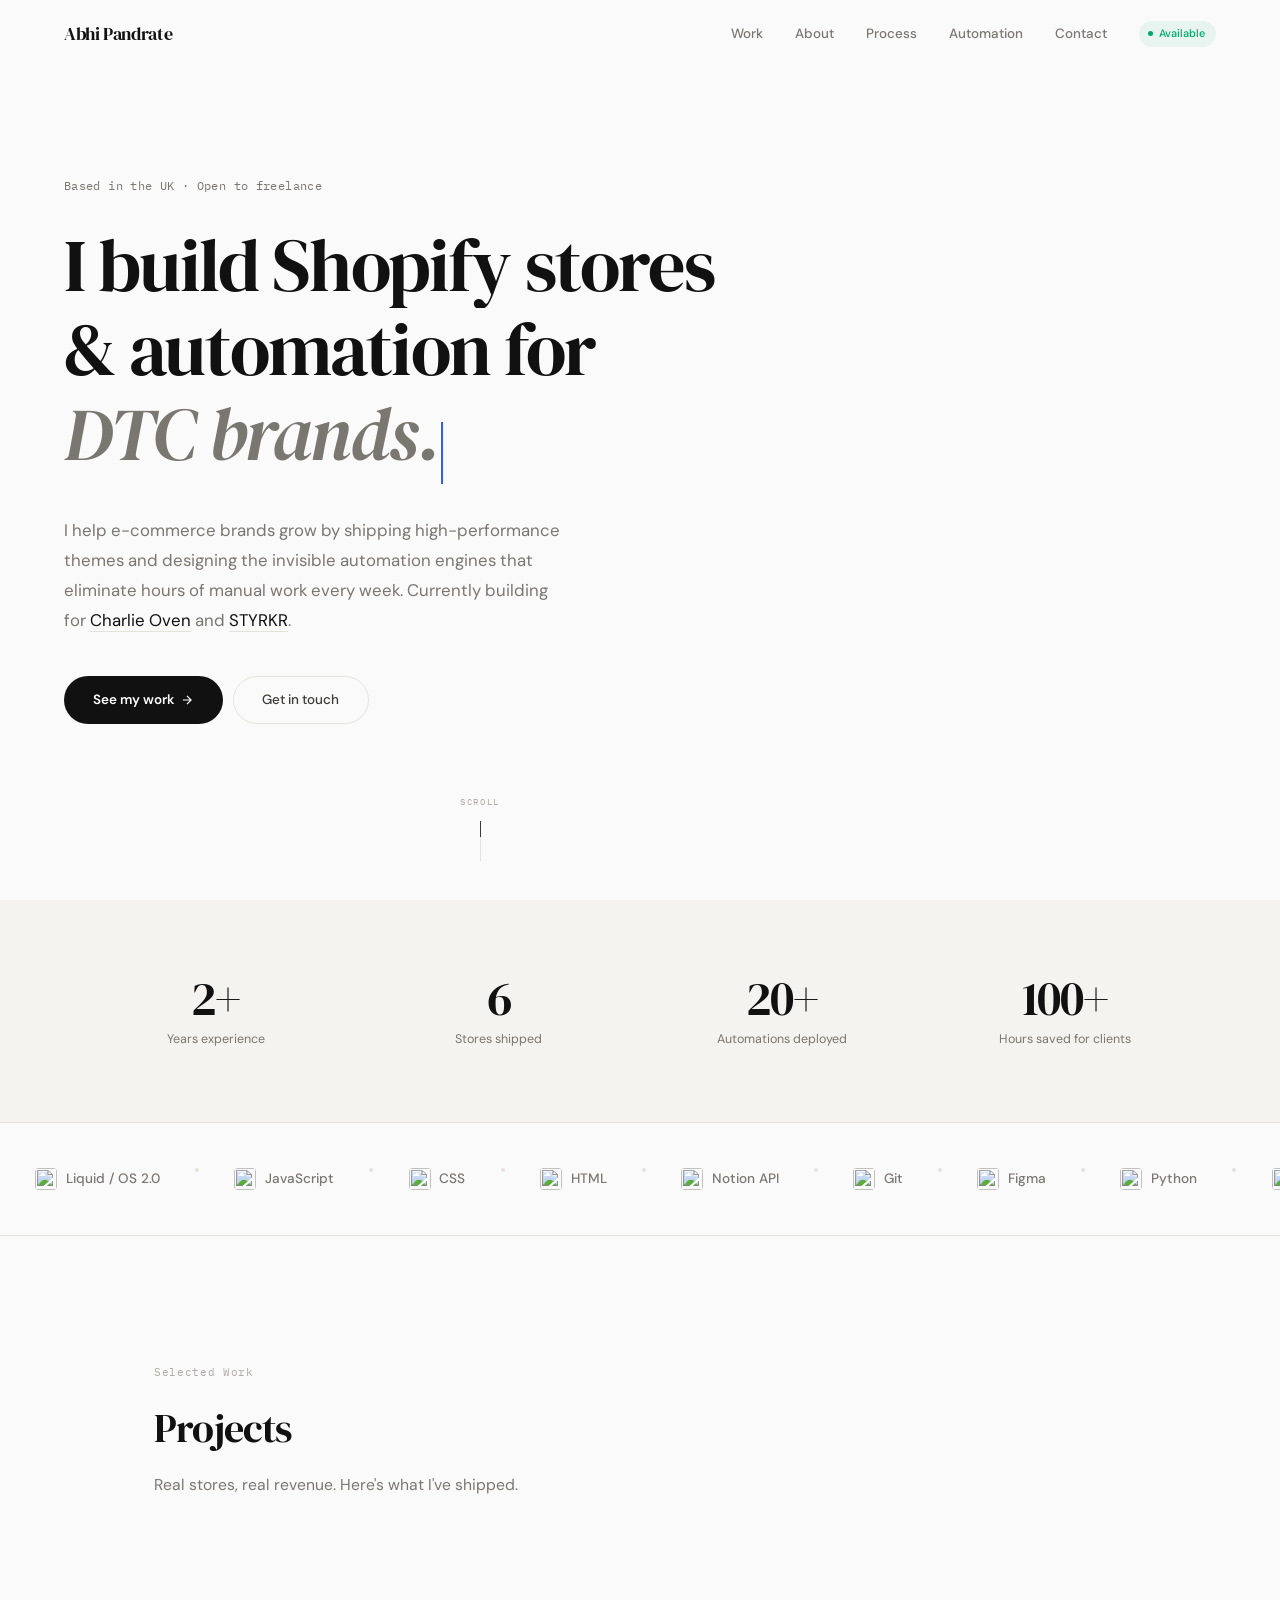
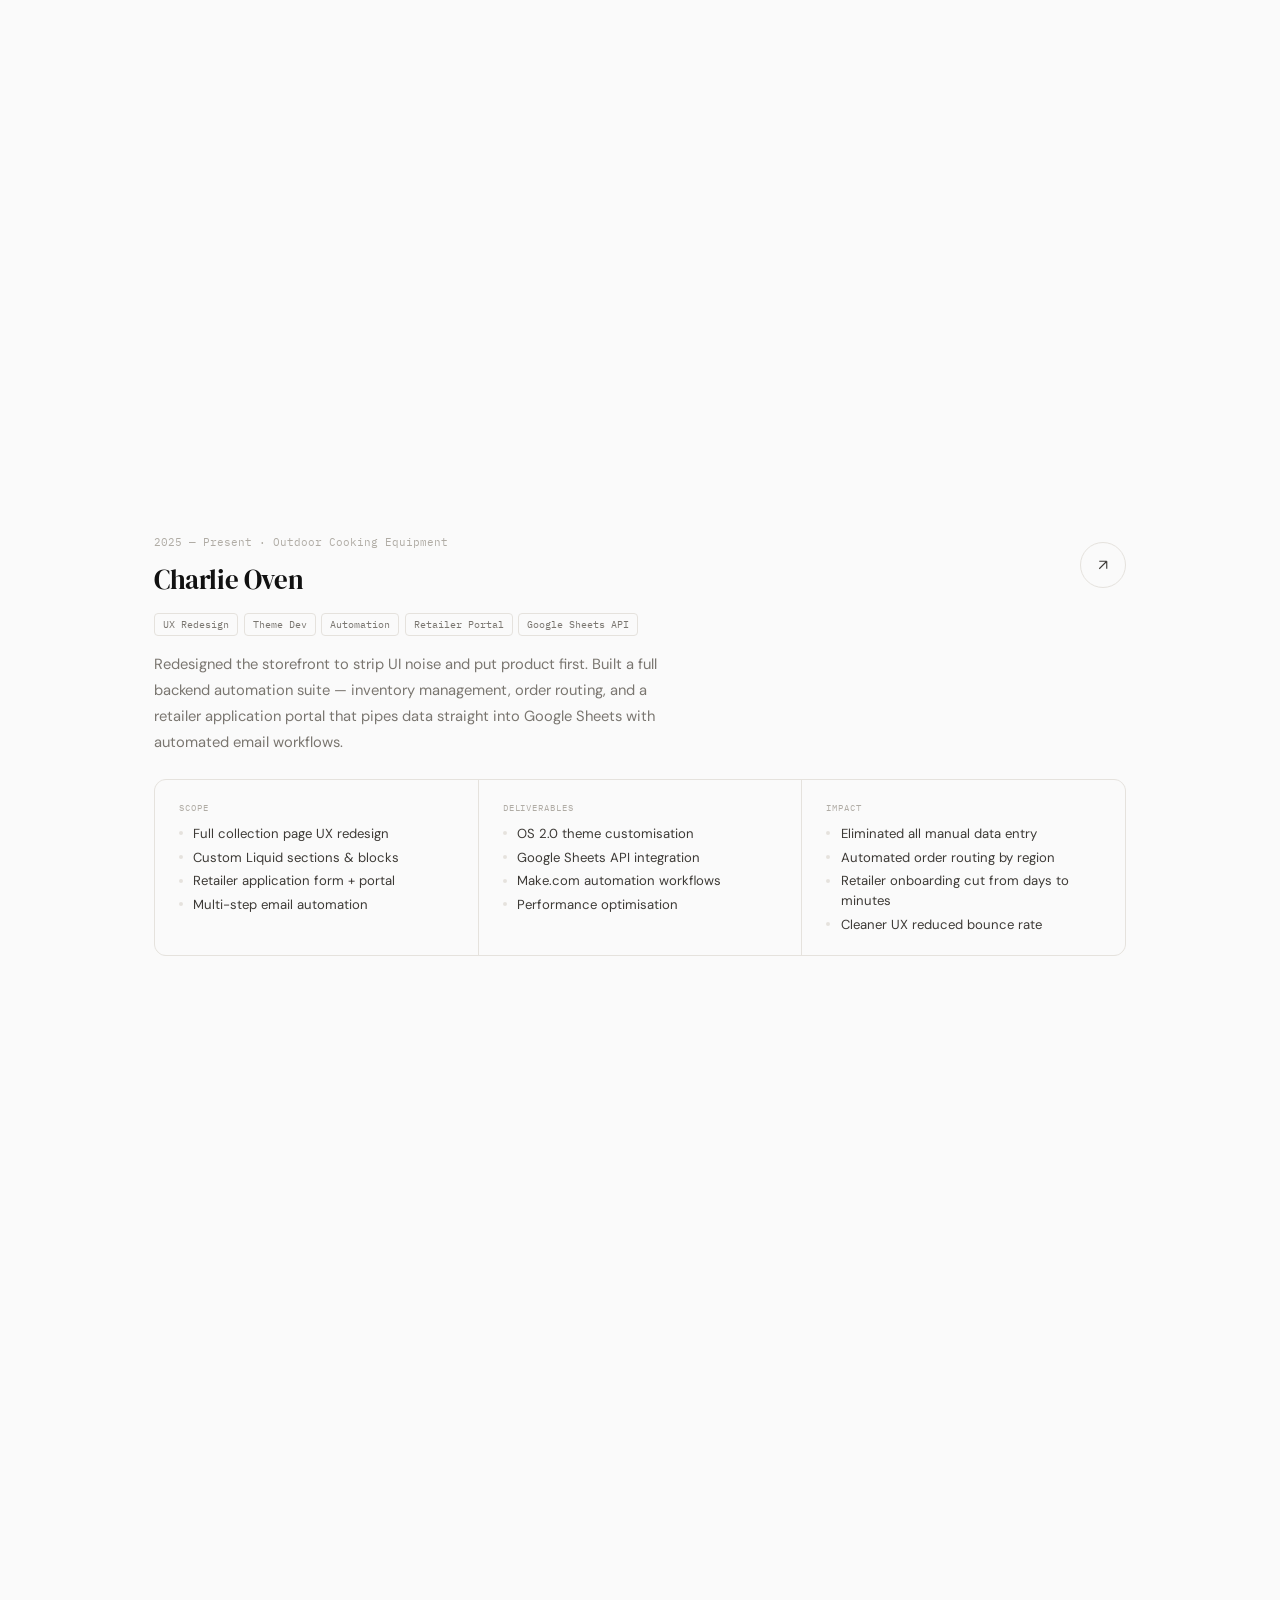
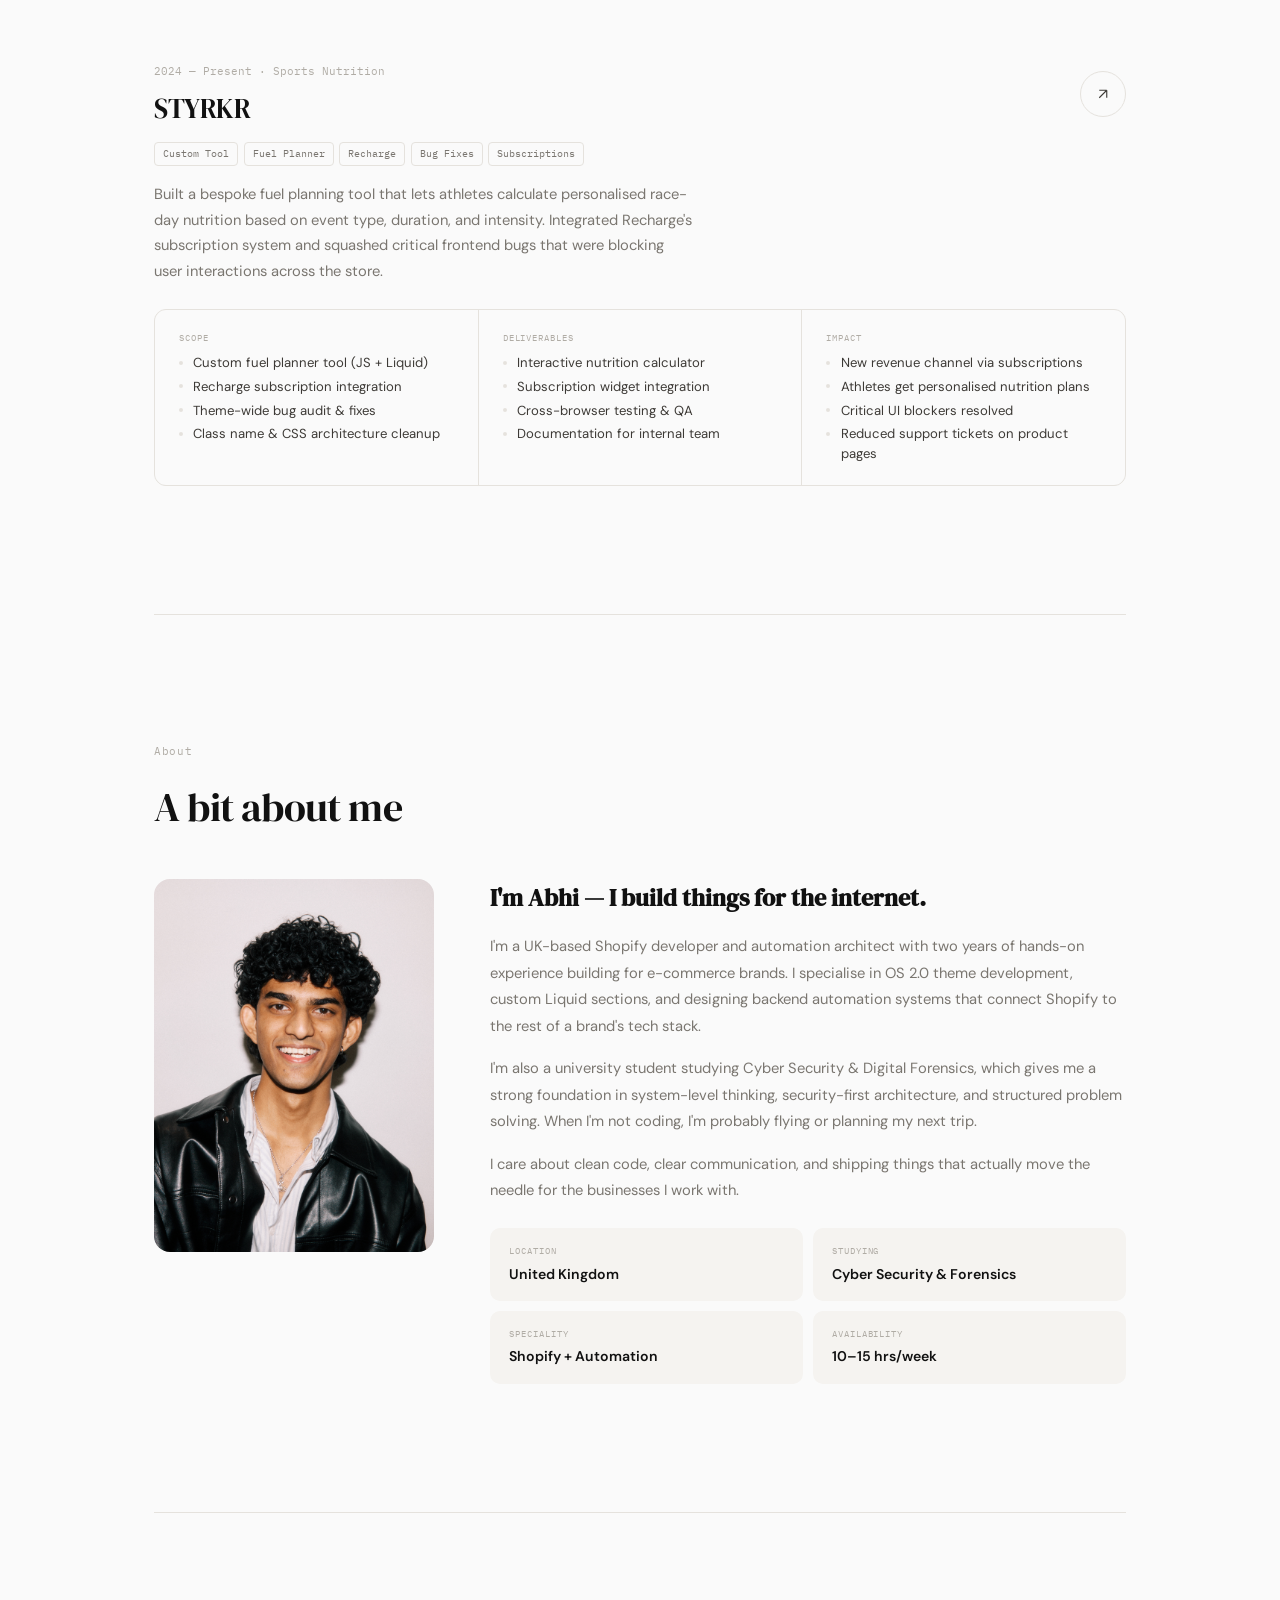
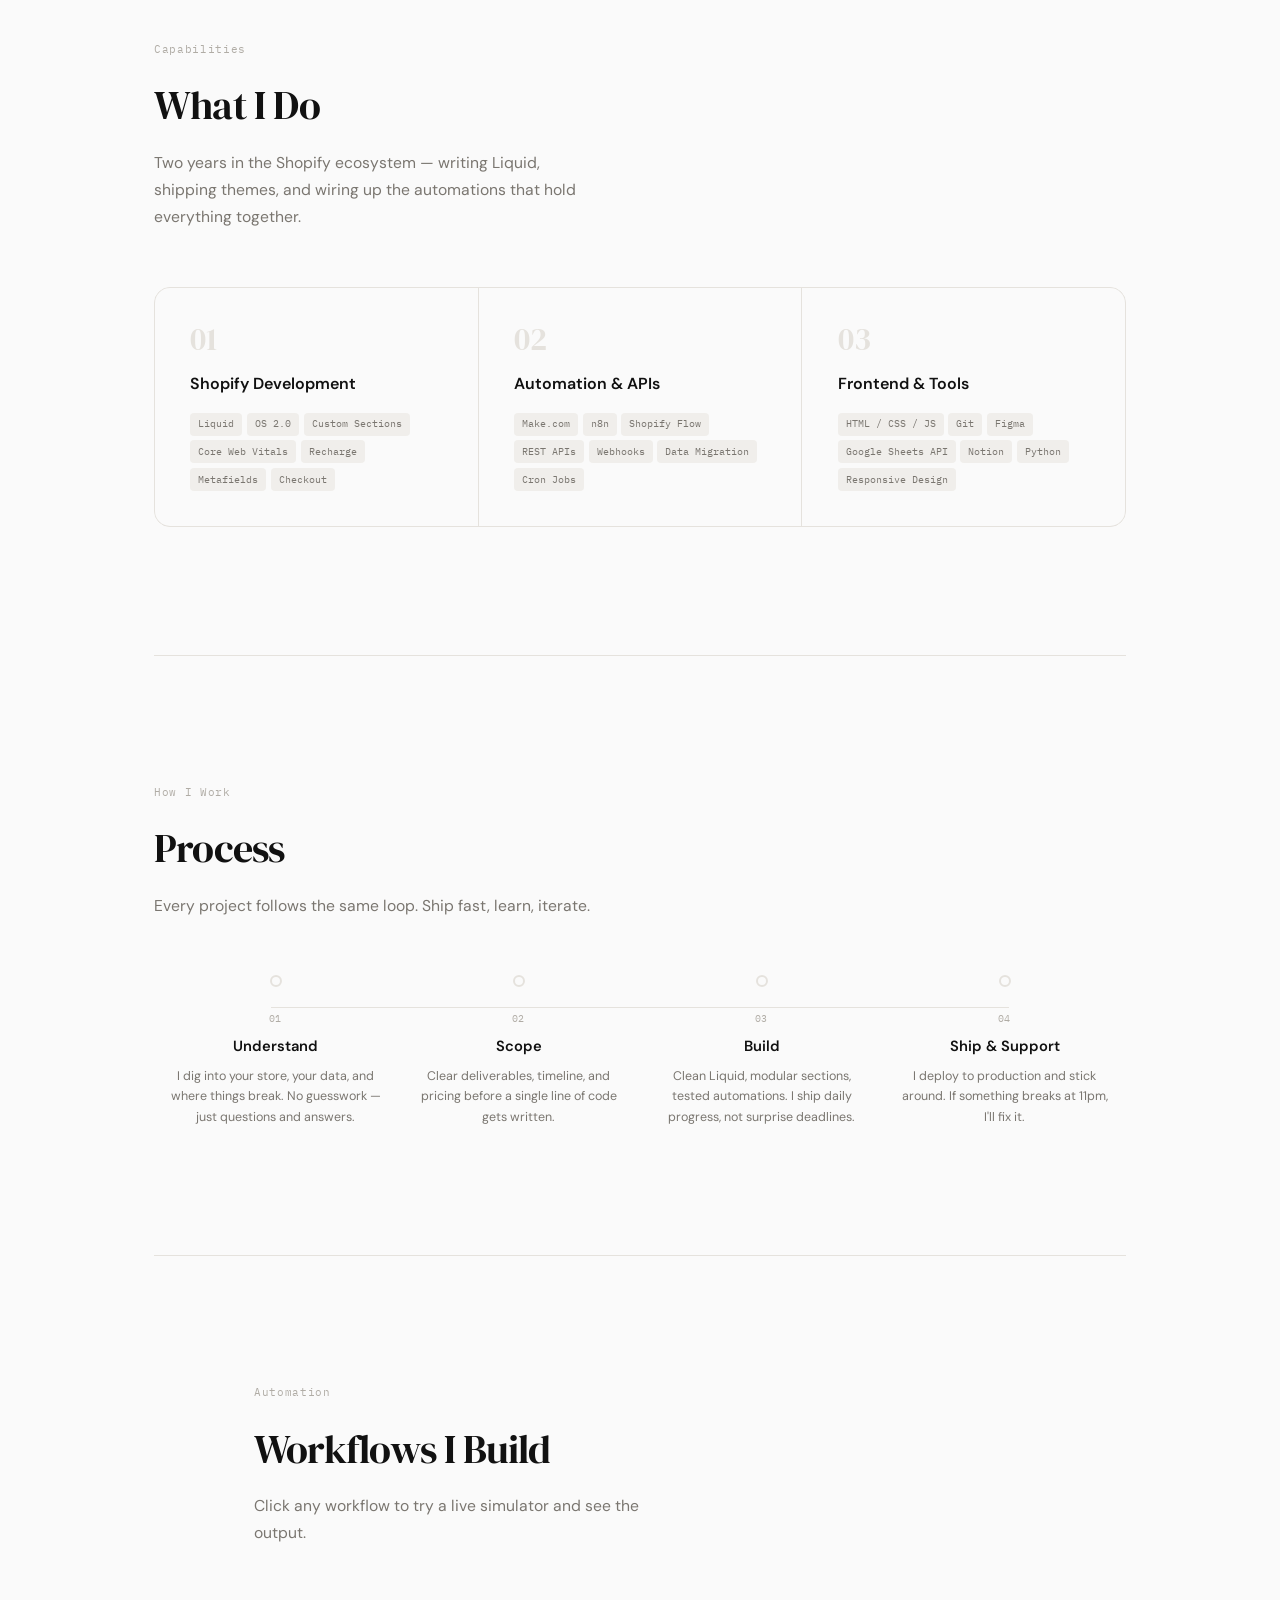
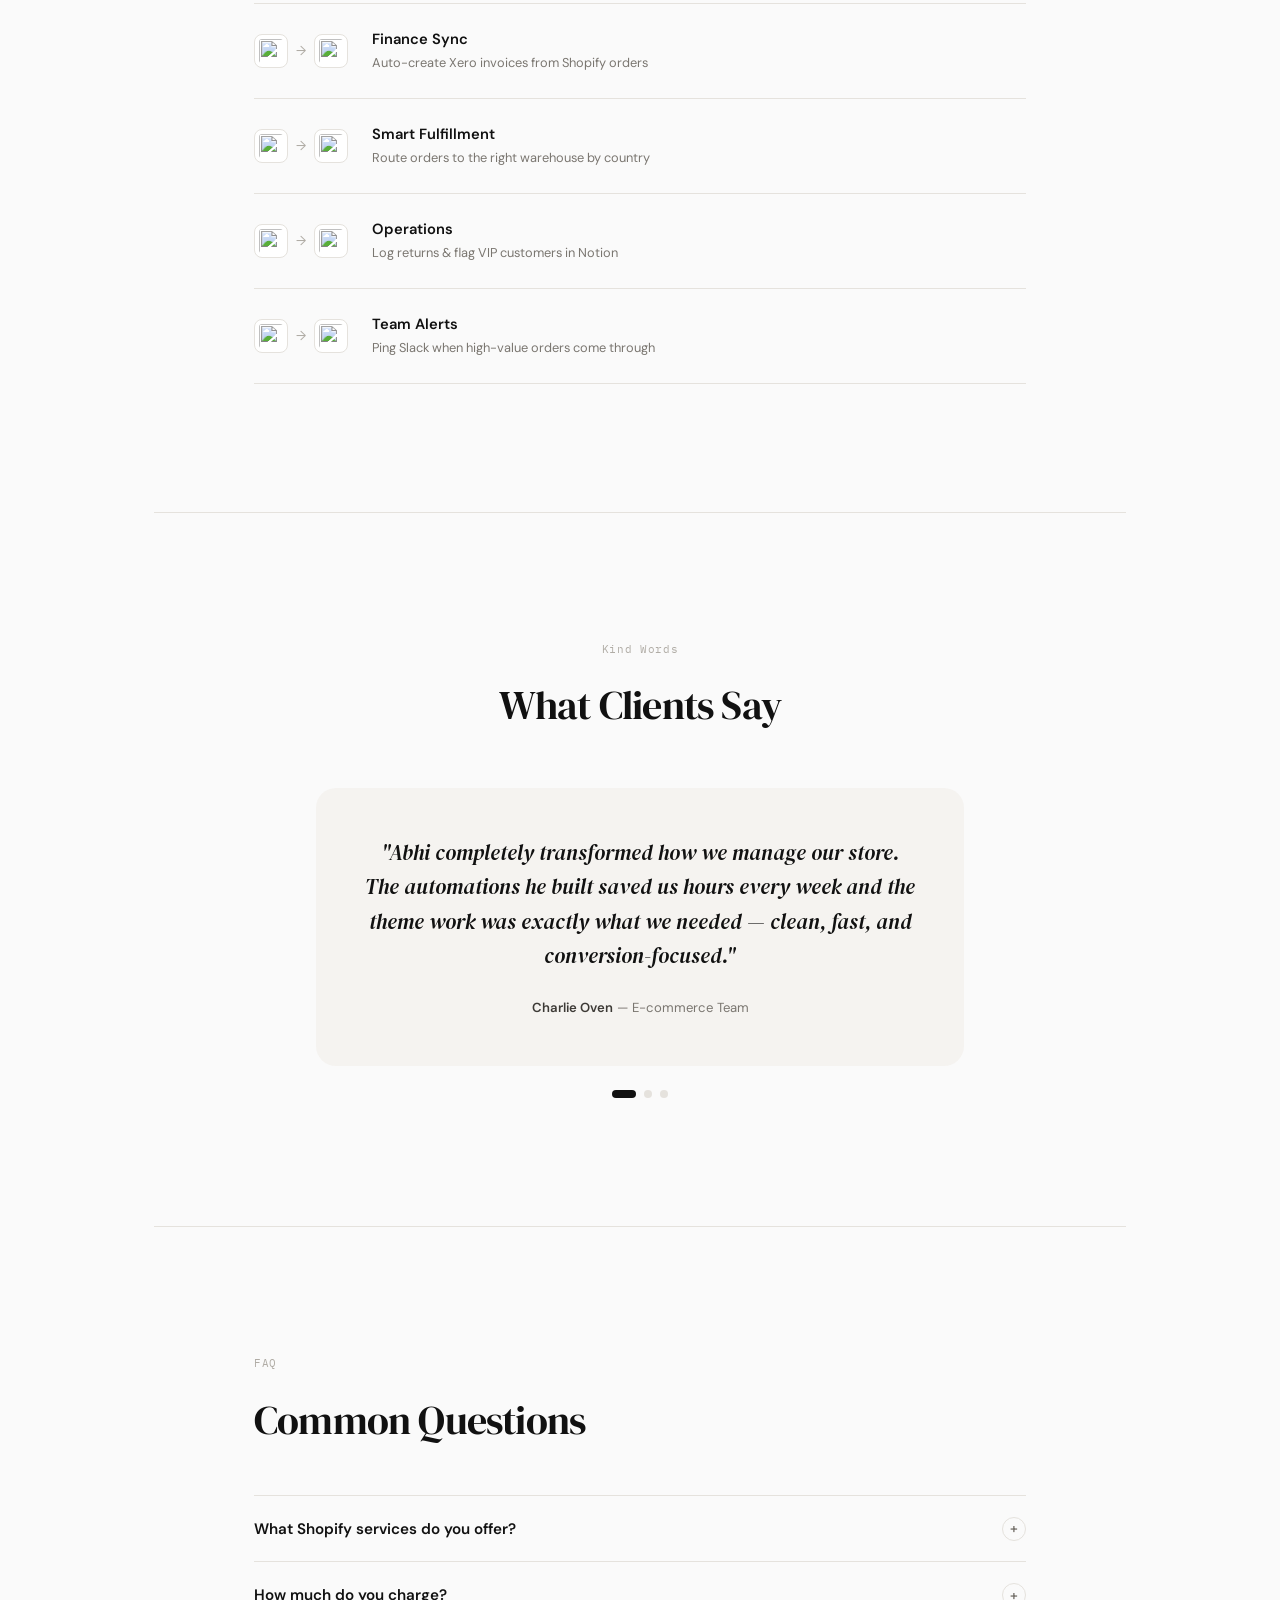
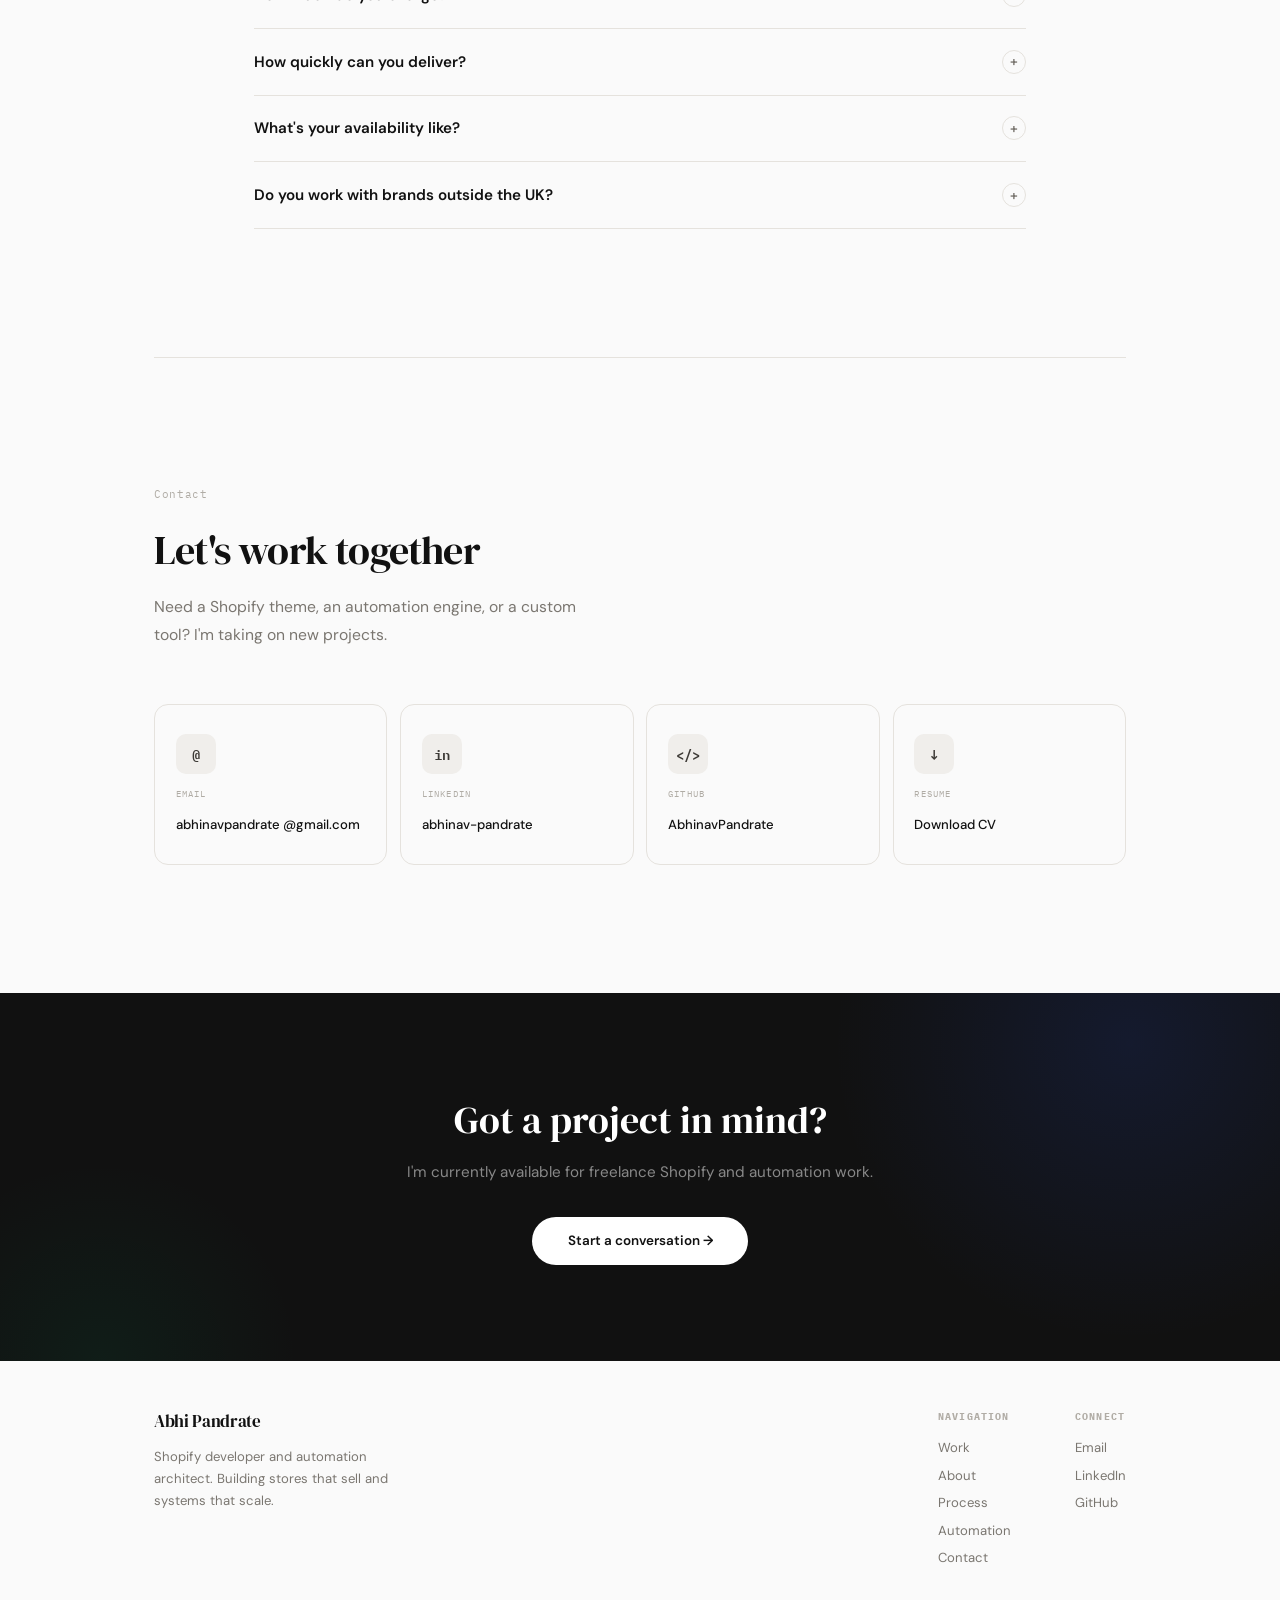
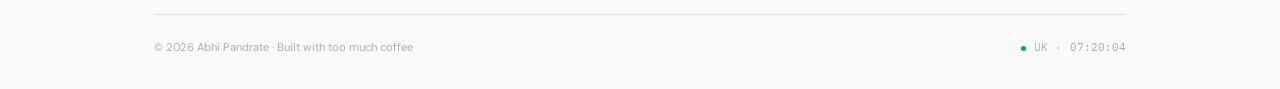
==== commit 88de724b: "Update personal description in index.html" ====
--- a/index.html
+++ b/index.html
@@ -216,7 +216,7 @@
     <div class="about-text r-right">
       <h3>I'm Abhi — I build things for the internet.</h3>
       <p>I'm a UK-based Shopify developer and automation architect with two years of hands-on experience building for e-commerce brands. I specialise in OS 2.0 theme development, custom Liquid sections, and designing backend automation systems that connect Shopify to the rest of a brand's tech stack.</p>
-      <p>I'm also a university student studying Cyber Security & Digital Forensics, which gives me a strong foundation in system-level thinking, security-first architecture, and structured problem solving. When I'm not coding, I'm probably in the gym or planning my next trip.</p>
+      <p>I'm also a university student studying Cyber Security & Digital Forensics, which gives me a strong foundation in system-level thinking, security-first architecture, and structured problem solving. When I'm not coding, I'm probably flying or planning my next trip.</p>
       <p>I care about clean code, clear communication, and shipping things that actually move the needle for the businesses I work with.</p>
 
       <div class="about-facts">
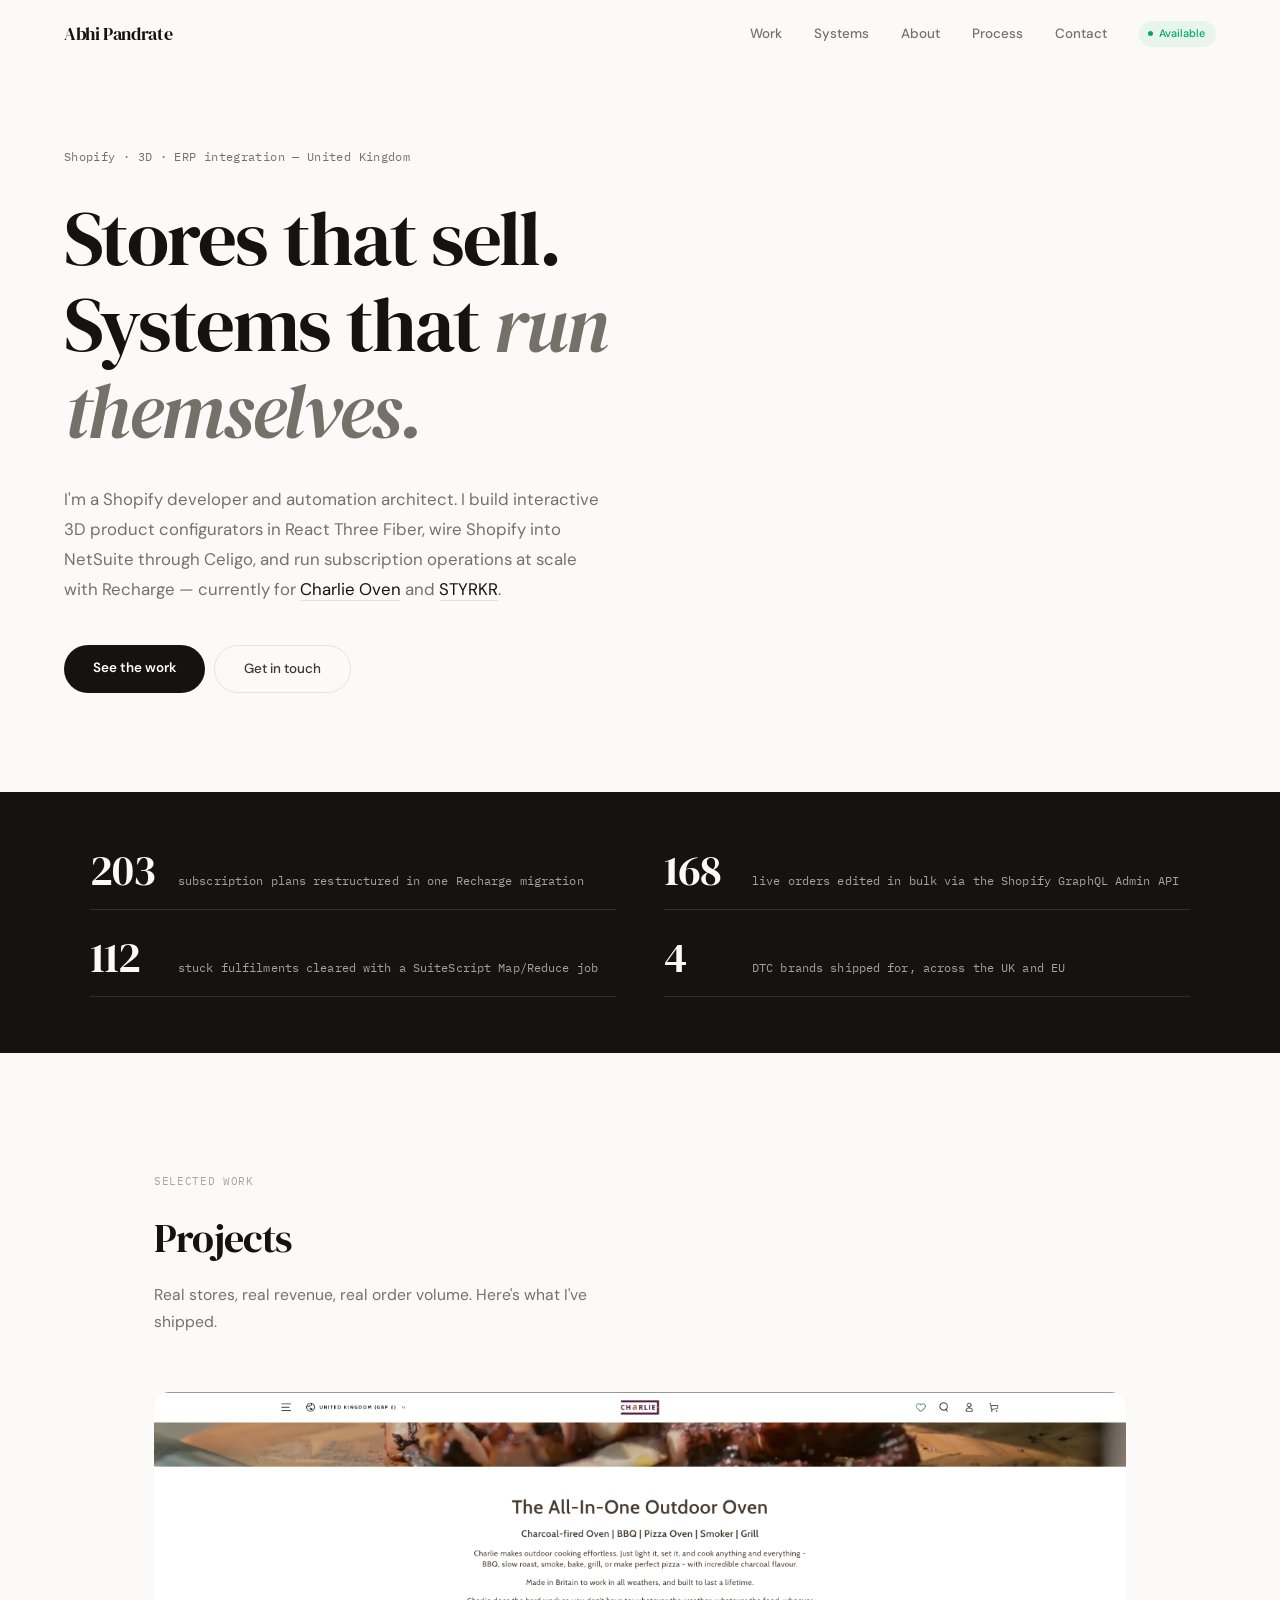
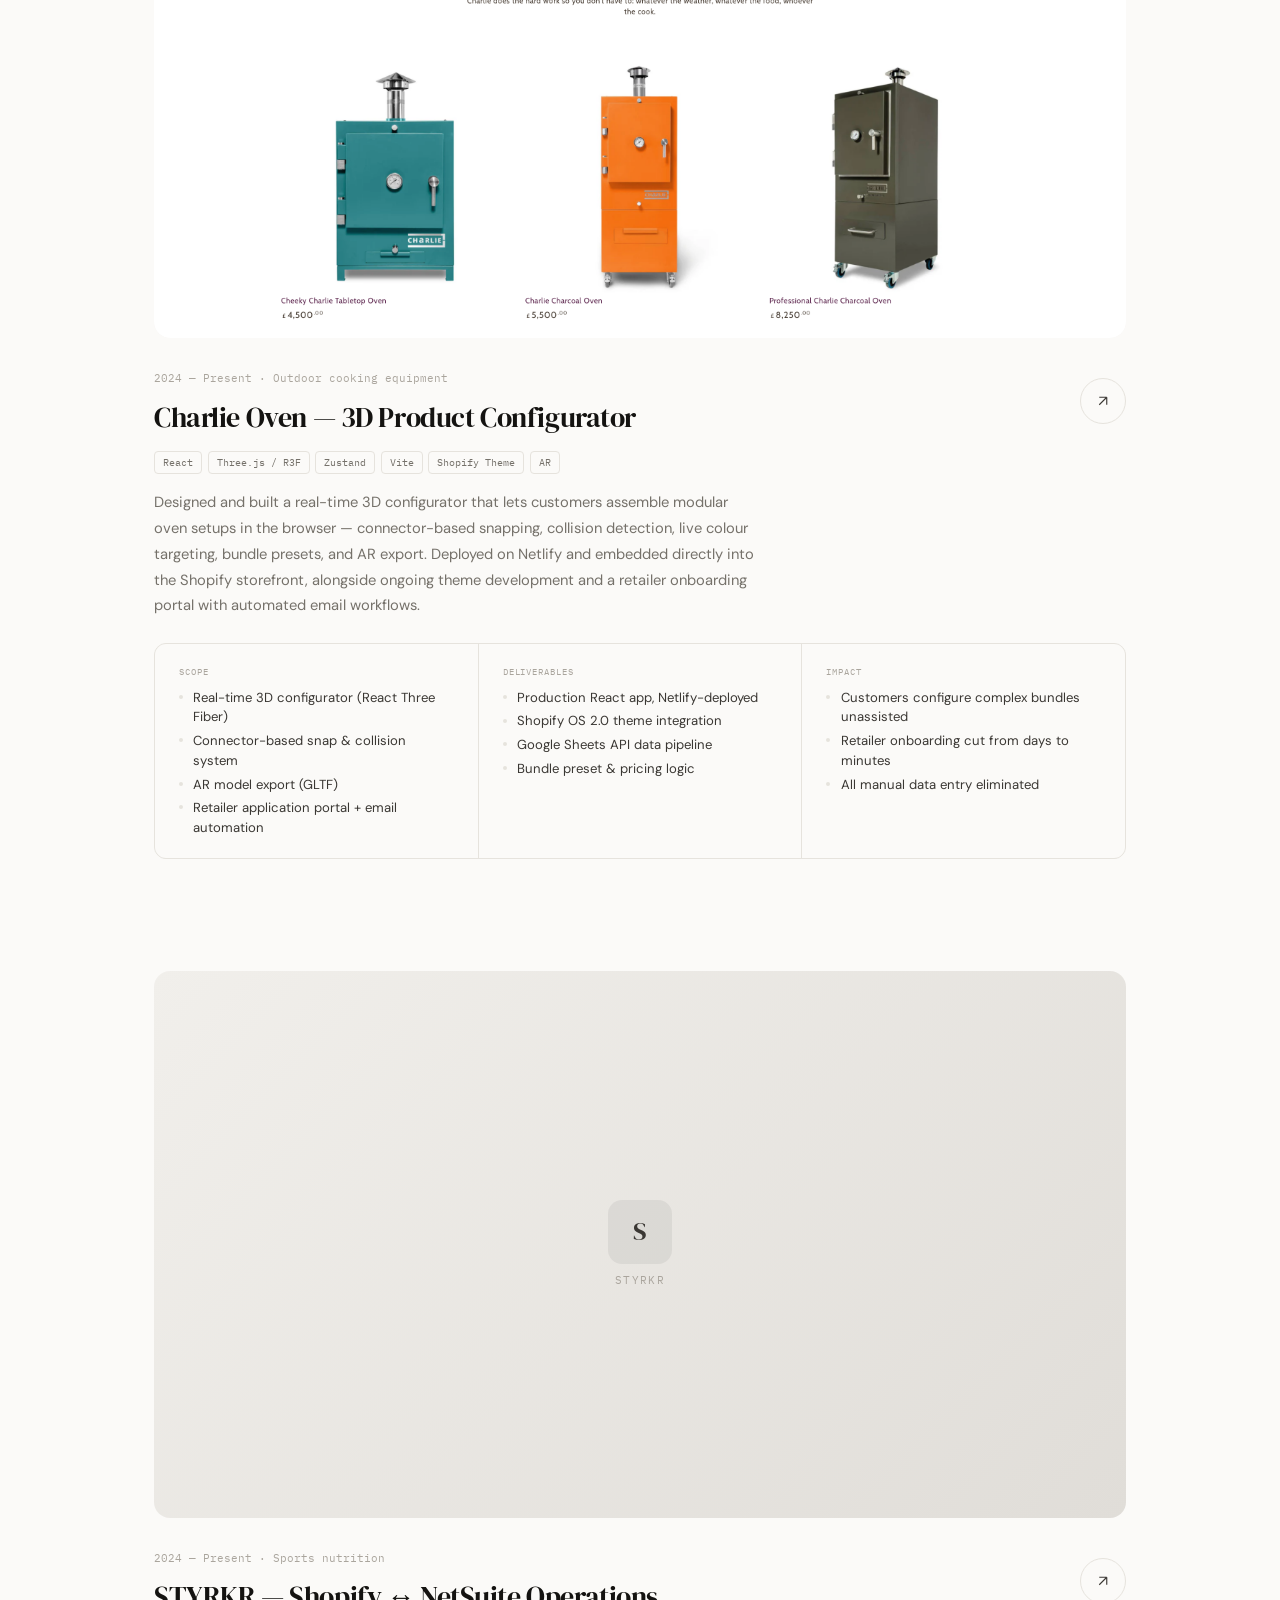
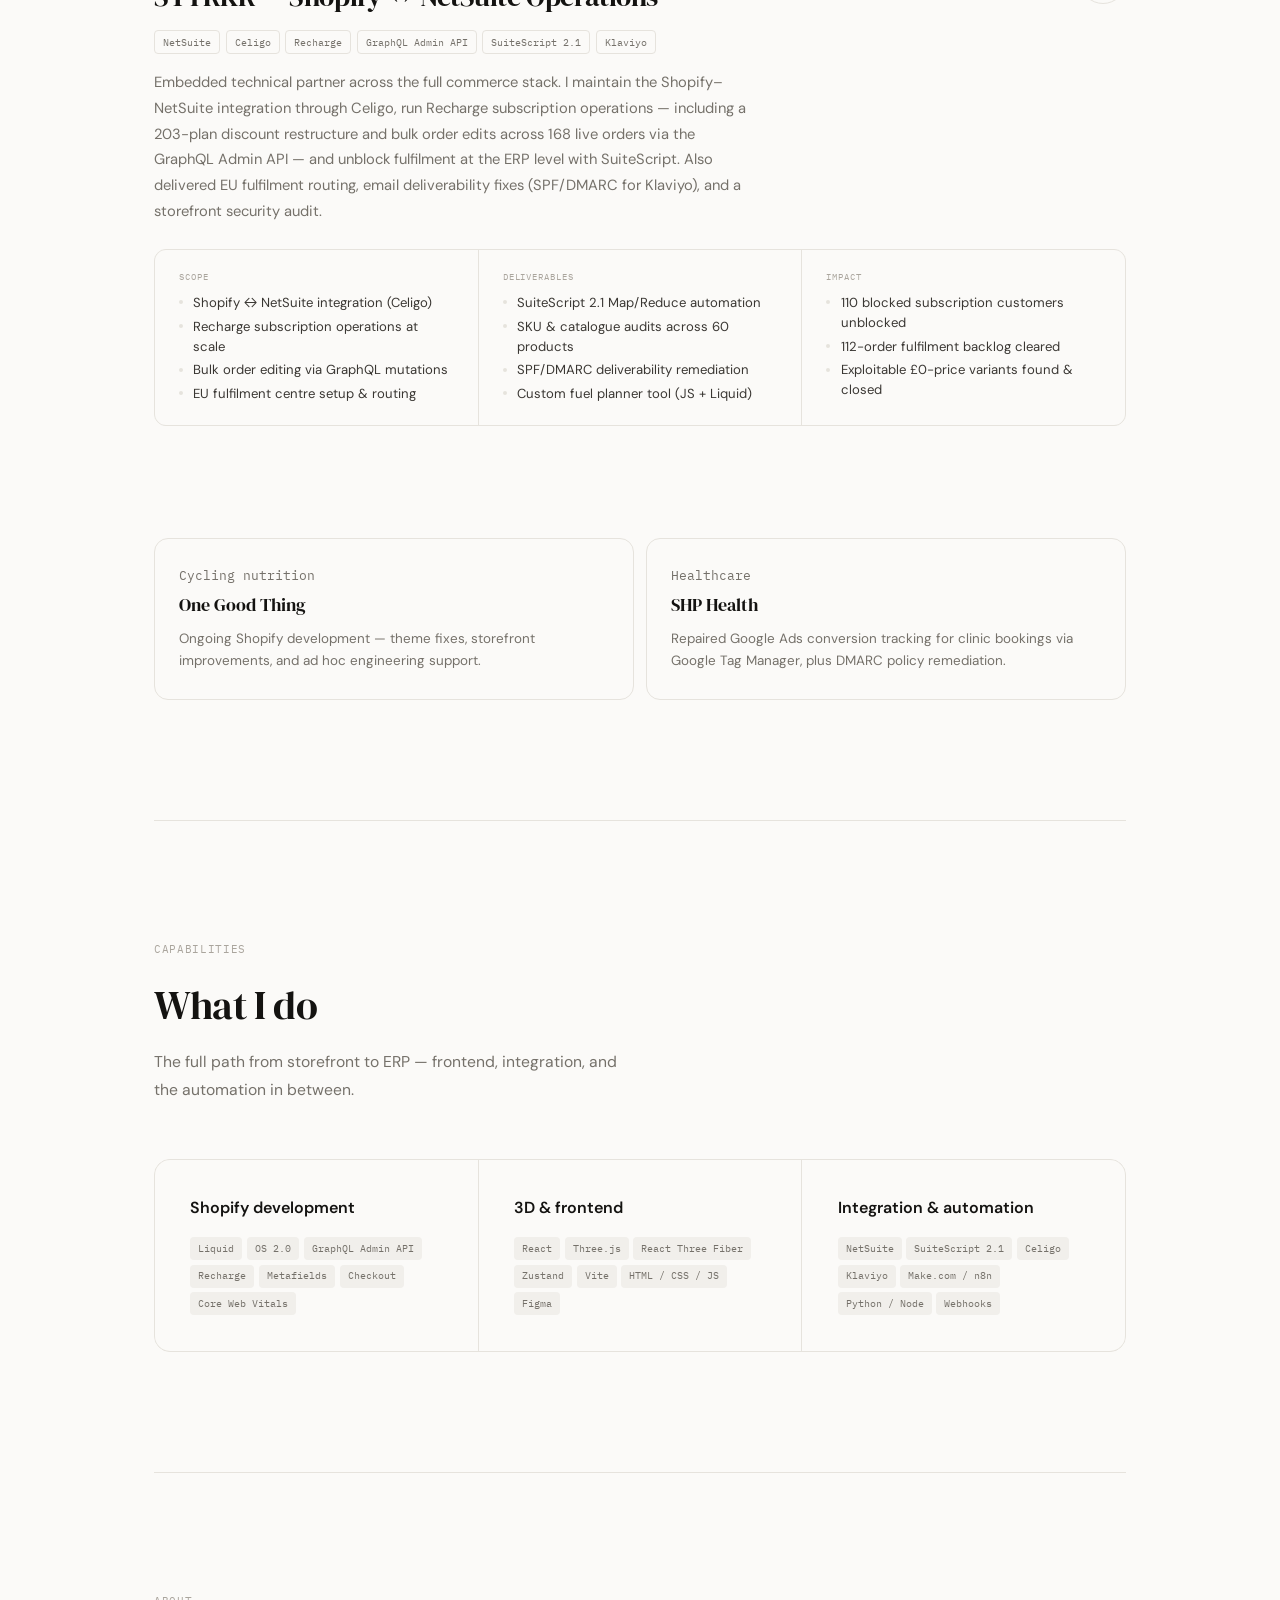
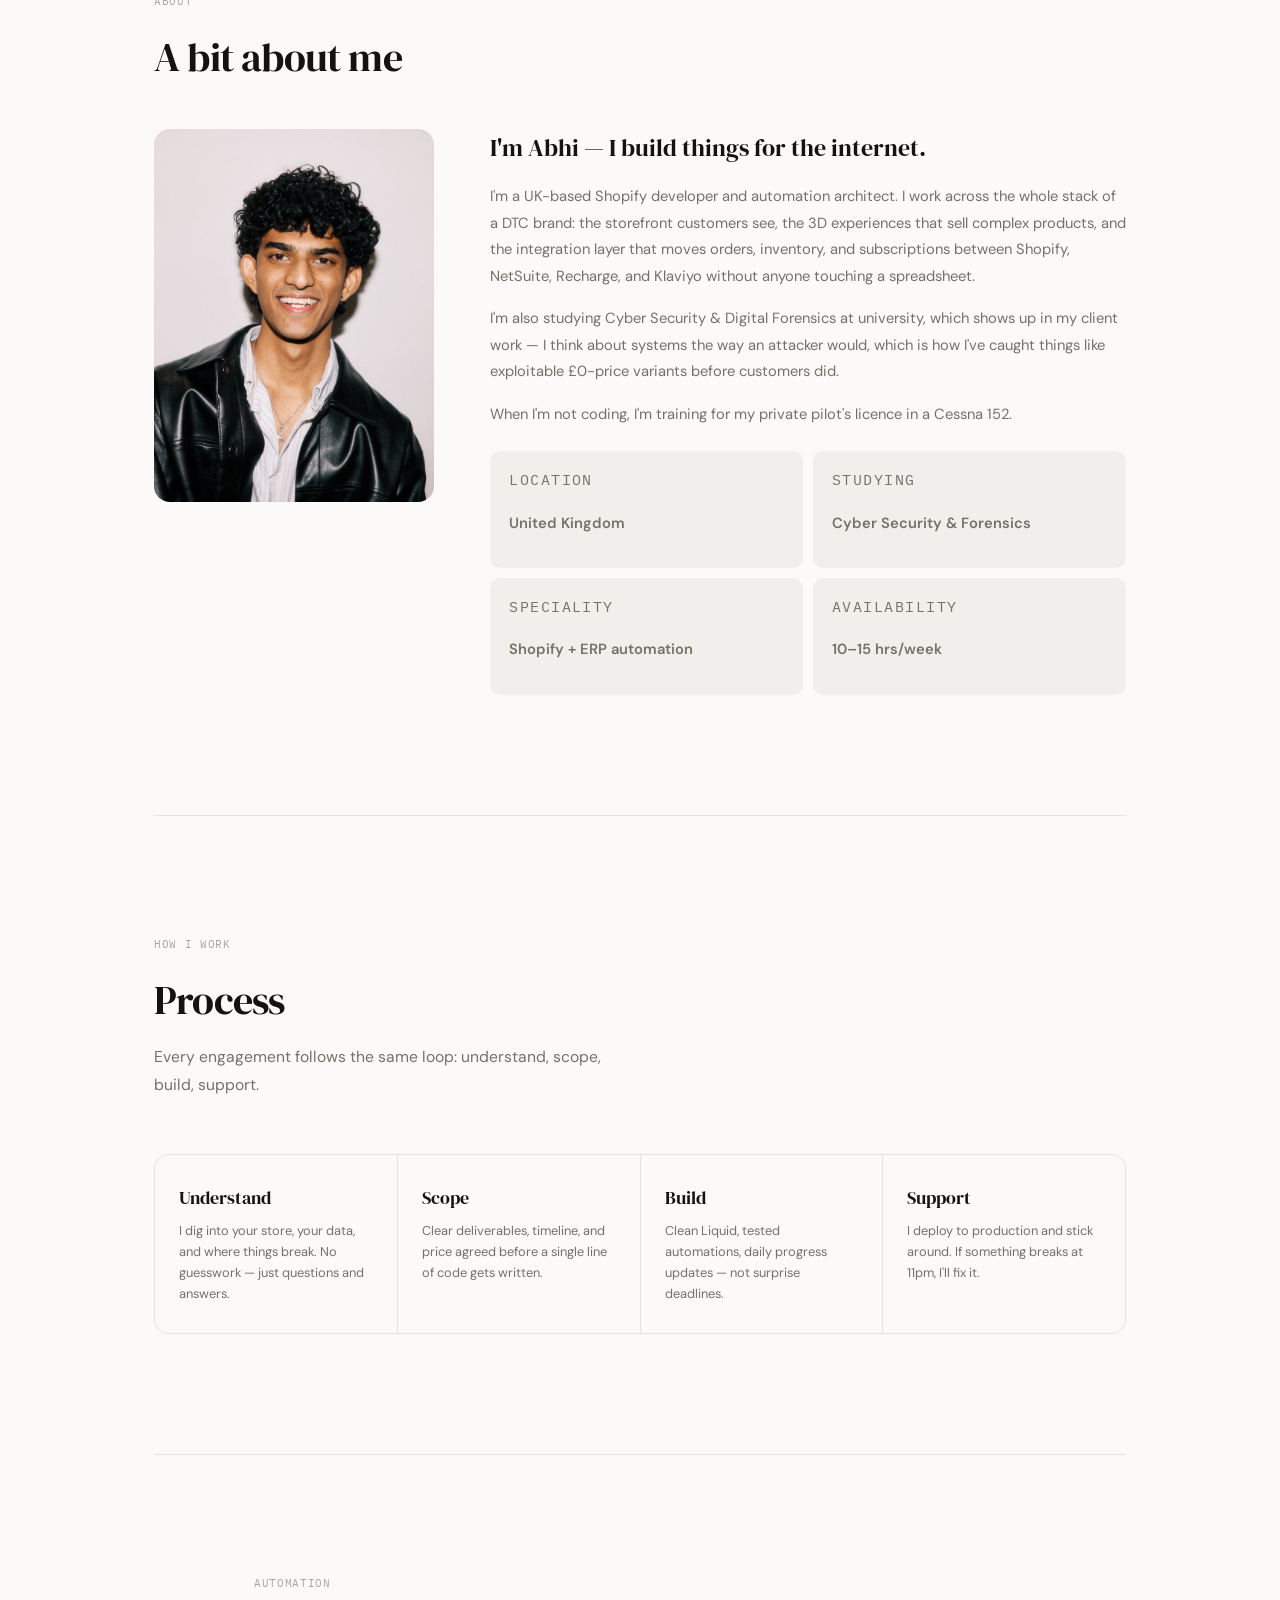
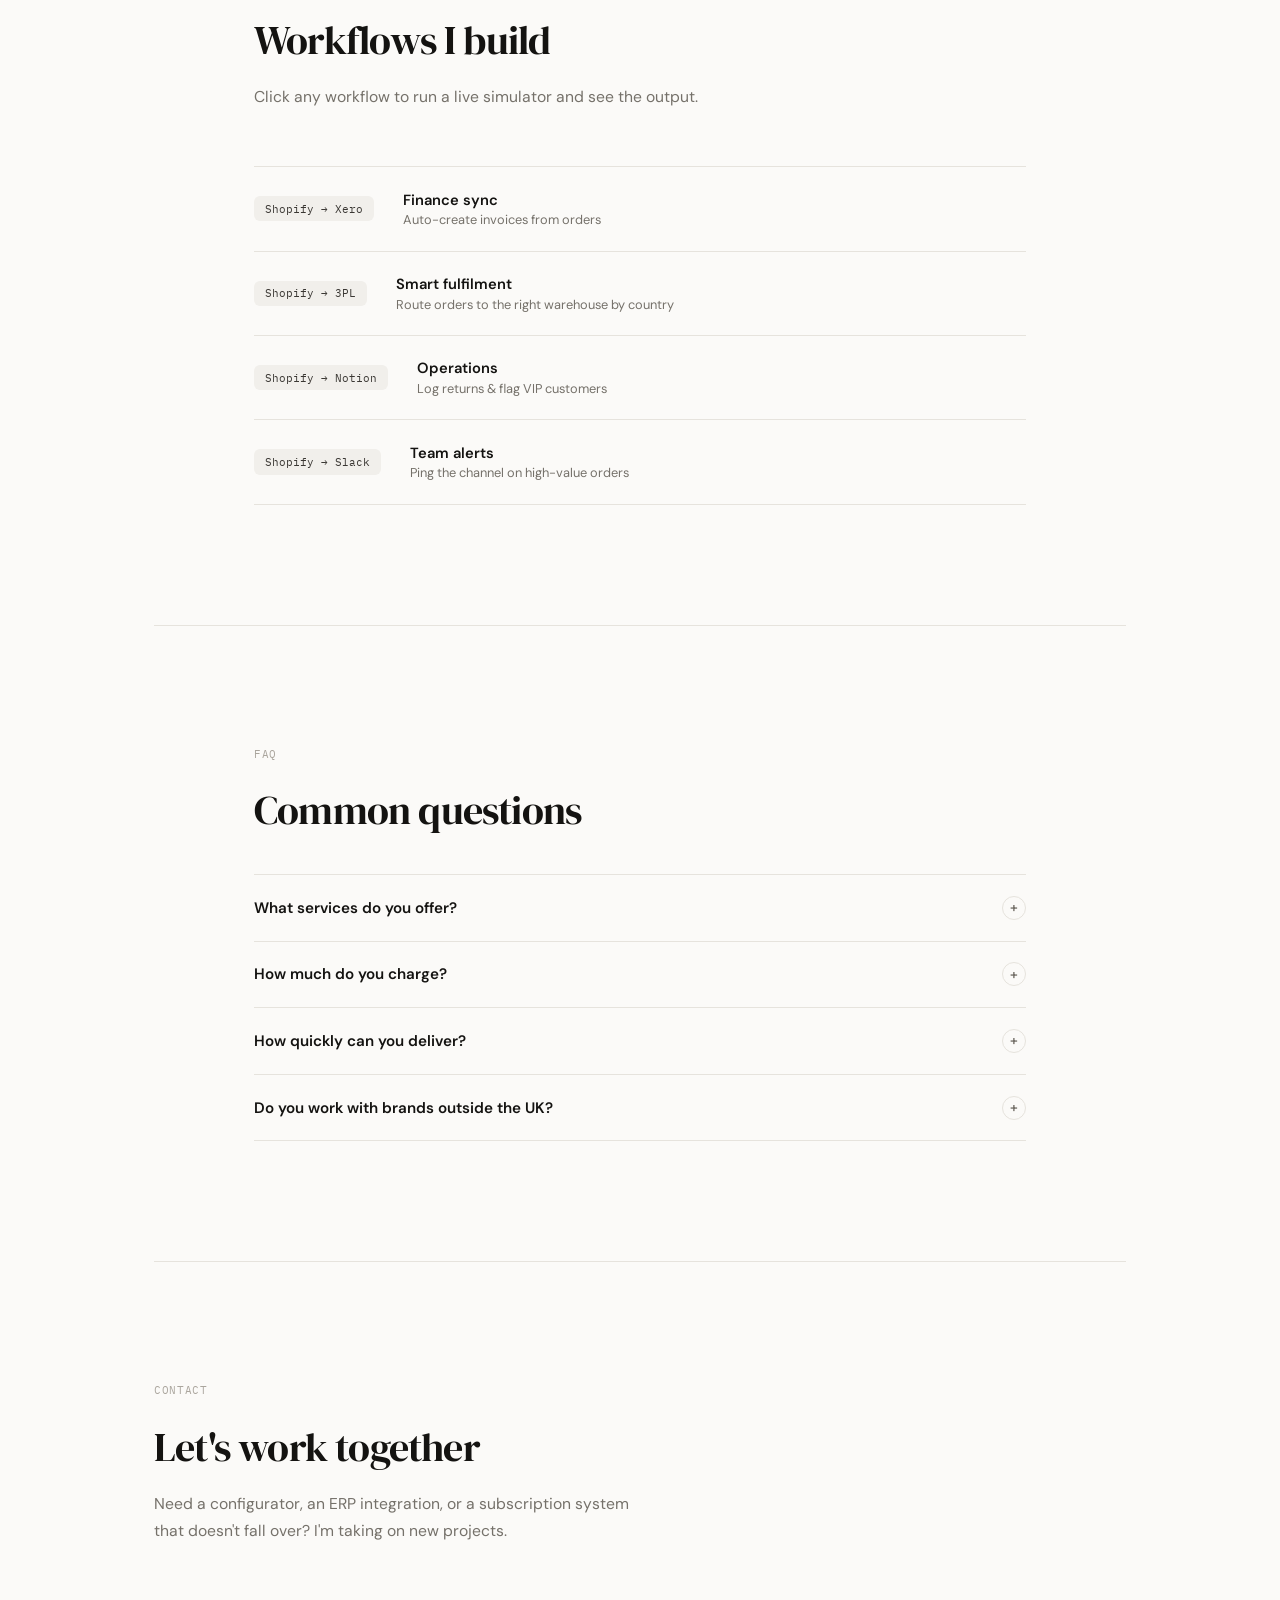
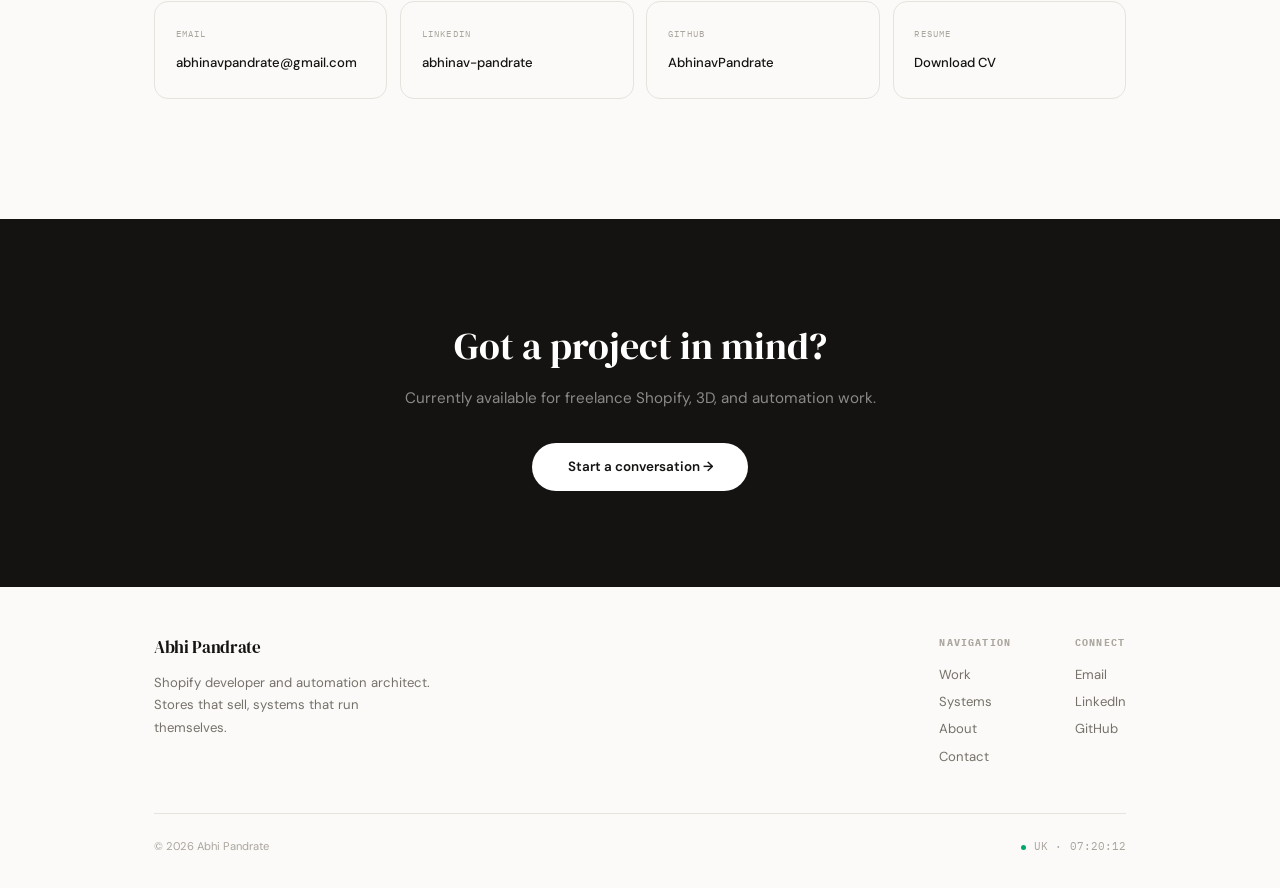
==== commit c9ca9358: "Add files via upload" ====
--- a/index.html
+++ b/index.html
@@ -4,200 +4,222 @@
 <meta charset="UTF-8">
 <meta name="viewport" content="width=device-width, initial-scale=1.0">
 <title>Abhi Pandrate — Shopify Developer & Automation Architect</title>
-<link rel="icon" type="image/svg+xml" href="data:image/svg+xml,<svg xmlns='http://www.w3.org/2000/svg' viewBox='0 0 32 32'><rect width='32' height='32' rx='8' fill='%23111'/><text x='8' y='23' font-family='serif' font-size='20' font-weight='bold' fill='%23fff'>A</text></svg>">
-<meta name="description" content="Abhi Pandrate — Shopify developer and automation architect. I build stores that sell and systems that scale. Based in the UK.">
-<meta property="og:title" content="Abhi Pandrate — Shopify Dev & Automation">
-<meta property="og:description" content="I build Shopify stores that sell and automation systems that scale. Based in the UK.">
+<meta name="description" content="Abhi Pandrate — Shopify developer and automation architect. 3D product configurators, NetSuite–Shopify integration, and subscription systems for DTC brands. Based in the UK.">
+<link rel="canonical" href="https://abhinavpandrate.me/">
+<meta name="theme-color" content="#141311">
+<meta property="og:title" content="Abhi Pandrate — Shopify Developer & Automation Architect">
+<meta property="og:description" content="3D configurators, ERP integration, and subscription systems for DTC brands.">
 <meta property="og:type" content="website">
+<meta property="og:url" content="https://abhinavpandrate.me/">
+<link rel="icon" type="image/svg+xml" href="data:image/svg+xml,<svg xmlns='http://www.w3.org/2000/svg' viewBox='0 0 32 32'><rect width='32' height='32' rx='8' fill='%23141311'/><text x='8' y='23' font-family='serif' font-size='20' font-weight='bold' fill='%23fff'>A</text></svg>">
 <link rel="preconnect" href="https://fonts.googleapis.com">
-<link href="https://fonts.googleapis.com/css2?family=DM+Sans:ital,opsz,wght@0,9..40,300..700;1,9..40,300..700&family=DM+Serif+Display:ital@0;1&family=IBM+Plex+Mono:wght@400;500&display=swap" rel="stylesheet">
-
+<link rel="preconnect" href="https://fonts.gstatic.com" crossorigin>
+<link href="https://fonts.googleapis.com/css2?family=DM+Sans:opsz,wght@9..40,300..700&family=DM+Serif+Display:ital@0;1&family=IBM+Plex+Mono:wght@400;500&display=swap" rel="stylesheet">
 <link rel="stylesheet" href="style.css">
+<script type="application/ld+json">
+{
+  "@context": "https://schema.org",
+  "@type": "Person",
+  "name": "Abhi Pandrate",
+  "url": "https://abhinavpandrate.me",
+  "jobTitle": "Shopify Developer & Automation Architect",
+  "knowsAbout": ["Shopify", "Liquid", "React", "Three.js", "NetSuite", "Celigo", "Recharge", "Klaviyo", "SuiteScript", "GraphQL"],
+  "sameAs": [
+    "https://www.linkedin.com/in/abhinav-pandrate/",
+    "https://github.com/AbhinavPandrate"
+  ]
+}
+</script>
 </head>
 
 <body>
+<a class="skip" href="#work">Skip to content</a>
 
 <!-- NAV -->
 <header id="hdr">
   <a href="#" class="logo">Abhi Pandrate</a>
-  <div class="nav-r">
+  <nav class="nav-r" aria-label="Primary">
     <a href="#work">Work</a>
+    <a href="#systems">Systems</a>
     <a href="#about">About</a>
     <a href="#process">Process</a>
-    <a href="#automation">Automation</a>
     <a href="#contact">Contact</a>
-    <span class="pill-wrap"><div class="pill">Available</div></span>
-  </div>
+    <span class="pill">Available</span>
+  </nav>
 </header>
+
+<main>
 
 <!-- HERO -->
 <section class="hero" id="home">
-  <div class="hero-tag">Based in the UK · Open to freelance</div>
+  <p class="hero-tag">Shopify · 3D · ERP integration — United Kingdom</p>
   <h1>
-    <span class="line"><span>I build Shopify stores</span></span>
-    <span class="line"><span>& automation for</span></span>
-    <span class="line"><span><em class="typed-wrap" id="typed"></em><span class="typed-cursor"></span></span></span>
+    <span class="line"><span>Stores that sell.</span></span>
+    <span class="line"><span>Systems that <em>run themselves.</em></span></span>
   </h1>
-  <p class="hero-body">I help e-commerce brands grow by shipping high-performance themes and designing the invisible automation engines that eliminate hours of manual work every week. Currently building for <a href="https://charlieoven.com" target="_blank">Charlie Oven</a> and <a href="https://styrkr.com" target="_blank">STYRKR</a>.</p>
+  <p class="hero-body">I'm a Shopify developer and automation architect. I build interactive 3D product configurators in React Three Fiber, wire Shopify into NetSuite through Celigo, and run subscription operations at scale with Recharge — currently for <a href="https://charlieoven.com" target="_blank" rel="noopener">Charlie Oven</a> and <a href="https://styrkr.com" target="_blank" rel="noopener">STYRKR</a>.</p>
   <div class="hero-cta">
-    <a href="#work" class="btn-dark">See my work <svg width="14" height="14" viewBox="0 0 24 24" fill="none" stroke="currentColor" stroke-width="2"><path d="M5 12h14M12 5l7 7-7 7"/></svg></a>
+    <a href="#work" class="btn-dark">See the work</a>
     <a href="mailto:abhinavpandrate@gmail.com" class="btn-outline">Get in touch</a>
   </div>
-  <div class="scroll-hint"><span>Scroll</span><div class="scroll-bar"></div></div>
-</section>
-
-<!-- NUMBERS -->
-<div class="numbers">
-  <div class="numbers-inner">
-    <div class="num-item r-count"><div class="num-val" data-count="2" data-suffix="+">0</div><div class="num-label">Years experience</div></div>
-    <div class="num-item r-count d1"><div class="num-val" data-count="6" data-suffix="">0</div><div class="num-label">Stores shipped</div></div>
-    <div class="num-item r-count d2"><div class="num-val" data-count="20" data-suffix="+">0</div><div class="num-label">Automations deployed</div></div>
-    <div class="num-item r-count d3"><div class="num-val" data-count="100" data-suffix="+">0</div><div class="num-label">Hours saved for clients</div></div>
-  </div>
-</div>
-
-<!-- MARQUEE -->
-<div class="marquee-section">
-  <div class="marquee-track" id="marquee">
-    <div class="marquee-item"><img src="https://cdn.simpleicons.org/shopify/111" alt="">Liquid / OS 2.0</div><div class="marquee-dot"></div>
-    <div class="marquee-item"><img src="https://cdn.simpleicons.org/javascript/111" alt="">JavaScript</div><div class="marquee-dot"></div>
-    <div class="marquee-item"><img src="https://cdn.simpleicons.org/css3/111" alt="">CSS</div><div class="marquee-dot"></div>
-    <div class="marquee-item"><img src="https://cdn.simpleicons.org/html5/111" alt="">HTML</div><div class="marquee-dot"></div>
-    <div class="marquee-item"><img src="https://cdn.simpleicons.org/notion/111" alt="">Notion API</div><div class="marquee-dot"></div>
-    <div class="marquee-item"><img src="https://cdn.simpleicons.org/git/111" alt="">Git</div><div class="marquee-dot"></div>
-    <div class="marquee-item"><img src="https://cdn.simpleicons.org/figma/111" alt="">Figma</div><div class="marquee-dot"></div>
-    <div class="marquee-item"><img src="https://cdn.simpleicons.org/python/111" alt="">Python</div><div class="marquee-dot"></div>
-    <div class="marquee-item"><img src="https://cdn.simpleicons.org/googlesheets/111" alt="">Sheets API</div><div class="marquee-dot"></div>
-    <div class="marquee-item"><img src="https://cdn.simpleicons.org/make/111" alt="">Make.com</div><div class="marquee-dot"></div>
-    <div class="marquee-item"><img src="https://cdn.simpleicons.org/slack/111" alt="">Slack API</div><div class="marquee-dot"></div>
-    <div class="marquee-item"><img src="https://cdn.simpleicons.org/stripe/111" alt="">Stripe</div><div class="marquee-dot"></div>
-    <div class="marquee-item"><img src="https://cdn.simpleicons.org/n8n/111" alt="">n8n</div><div class="marquee-dot"></div>
-    <!-- duplicate -->
-    <div class="marquee-item"><img src="https://cdn.simpleicons.org/shopify/111" alt="">Liquid / OS 2.0</div><div class="marquee-dot"></div>
-    <div class="marquee-item"><img src="https://cdn.simpleicons.org/javascript/111" alt="">JavaScript</div><div class="marquee-dot"></div>
-    <div class="marquee-item"><img src="https://cdn.simpleicons.org/css3/111" alt="">CSS</div><div class="marquee-dot"></div>
-    <div class="marquee-item"><img src="https://cdn.simpleicons.org/html5/111" alt="">HTML</div><div class="marquee-dot"></div>
-    <div class="marquee-item"><img src="https://cdn.simpleicons.org/notion/111" alt="">Notion API</div><div class="marquee-dot"></div>
-    <div class="marquee-item"><img src="https://cdn.simpleicons.org/git/111" alt="">Git</div><div class="marquee-dot"></div>
-    <div class="marquee-item"><img src="https://cdn.simpleicons.org/figma/111" alt="">Figma</div><div class="marquee-dot"></div>
-    <div class="marquee-item"><img src="https://cdn.simpleicons.org/python/111" alt="">Python</div><div class="marquee-dot"></div>
-    <div class="marquee-item"><img src="https://cdn.simpleicons.org/googlesheets/111" alt="">Sheets API</div><div class="marquee-dot"></div>
-    <div class="marquee-item"><img src="https://cdn.simpleicons.org/make/111" alt="">Make.com</div><div class="marquee-dot"></div>
-    <div class="marquee-item"><img src="https://cdn.simpleicons.org/slack/111" alt="">Slack API</div><div class="marquee-dot"></div>
-    <div class="marquee-item"><img src="https://cdn.simpleicons.org/stripe/111" alt="">Stripe</div><div class="marquee-dot"></div>
-    <div class="marquee-item"><img src="https://cdn.simpleicons.org/n8n/111" alt="">n8n</div><div class="marquee-dot"></div>
-  </div>
-</div>
+</section>
+
+<!-- LEDGER — real numbers, set like an operations log -->
+<section class="ledger" aria-label="Recent operations">
+  <div class="ledger-inner">
+    <div class="ledger-row"><span class="ledger-k">203</span><span class="ledger-v">subscription plans restructured in one Recharge migration</span></div>
+    <div class="ledger-row"><span class="ledger-k">168</span><span class="ledger-v">live orders edited in bulk via the Shopify GraphQL Admin API</span></div>
+    <div class="ledger-row"><span class="ledger-k">112</span><span class="ledger-v">stuck fulfilments cleared with a SuiteScript Map/Reduce job</span></div>
+    <div class="ledger-row"><span class="ledger-k">4</span><span class="ledger-v">DTC brands shipped for, across the UK and EU</span></div>
+  </div>
+</section>
 
 <!-- WORK -->
 <section class="sect-wide" id="work">
-  <div class="sect-tag r">Selected Work</div>
-  <h2 class="sect-h r d1">Projects</h2>
-  <p class="sect-sub r d2">Real stores, real revenue. Here's what I've shipped.</p>
+  <p class="sect-tag">Selected work</p>
+  <h2 class="sect-h">Projects</h2>
+  <p class="sect-sub">Real stores, real revenue, real order volume. Here's what I've shipped.</p>
 
   <!-- Charlie Oven -->
-  <div class="project">
-    <a href="https://charlieoven.com/collections/shop-all" target="_blank" rel="noopener">
-      <div class="project-img r-clip">
-        <img src="charlie-oven.jpg" onerror="this.parentElement.innerHTML='<div class=project-ph><div class=project-ph-i>C</div><span>Charlie Oven</span></div>'" alt="Charlie Oven storefront">
+  <article class="project">
+    <a href="https://charlieoven.com" target="_blank" rel="noopener" class="project-link">
+      <div class="project-img">
+        <img src="charlie-oven.jpg" loading="lazy" alt="Charlie Oven 3D configurator" onerror="this.parentElement.innerHTML='<div class=project-ph><div class=project-ph-i>C</div><span>Charlie Oven</span></div>'">
         <div class="project-overlay"><span>View live site →</span></div>
       </div>
     </a>
-    <div class="project-head r-up">
+    <div class="project-head">
       <div class="project-head-l">
-        <div class="project-yr">2025 — Present · Outdoor Cooking Equipment</div>
-        <h3 class="project-nm">Charlie Oven</h3>
+        <p class="project-yr">2024 — Present · Outdoor cooking equipment</p>
+        <h3 class="project-nm">Charlie Oven — 3D Product Configurator</h3>
         <div class="project-tags">
-          <span class="project-t">UX Redesign</span><span class="project-t">Theme Dev</span>
-          <span class="project-t">Automation</span><span class="project-t">Retailer Portal</span><span class="project-t">Google Sheets API</span>
+          <span class="project-t">React</span><span class="project-t">Three.js / R3F</span>
+          <span class="project-t">Zustand</span><span class="project-t">Vite</span>
+          <span class="project-t">Shopify Theme</span><span class="project-t">AR</span>
         </div>
-        <p class="project-desc">Redesigned the storefront to strip UI noise and put product first. Built a full backend automation suite — inventory management, order routing, and a retailer application portal that pipes data straight into Google Sheets with automated email workflows.</p>
-      </div>
-      <a href="https://charlieoven.com/collections/shop-all" target="_blank" rel="noopener" class="project-arrow">
-        <svg viewBox="0 0 24 24" fill="none" stroke="currentColor" stroke-width="1.5"><path d="M7 17L17 7M17 7H7M17 7V17"/></svg>
+        <p class="project-desc">Designed and built a real-time 3D configurator that lets customers assemble modular oven setups in the browser — connector-based snapping, collision detection, live colour targeting, bundle presets, and AR export. Deployed on Netlify and embedded directly into the Shopify storefront, alongside ongoing theme development and a retailer onboarding portal with automated email workflows.</p>
+      </div>
+      <a href="https://charlieoven.com" target="_blank" rel="noopener" class="project-arrow" aria-label="Open Charlie Oven (new tab)">
+        <svg viewBox="0 0 24 24" fill="none" stroke="currentColor" stroke-width="1.5" aria-hidden="true"><path d="M7 17L17 7M17 7H7M17 7V17"/></svg>
       </a>
     </div>
-    <div class="project-details r d3">
-      <div class="project-detail">
-        <div class="project-detail-label">Scope</div>
-        <ul>
-          <li>Full collection page UX redesign</li>
-          <li>Custom Liquid sections & blocks</li>
-          <li>Retailer application form + portal</li>
-          <li>Multi-step email automation</li>
-        </ul>
-      </div>
-      <div class="project-detail">
-        <div class="project-detail-label">Deliverables</div>
-        <ul>
-          <li>OS 2.0 theme customisation</li>
-          <li>Google Sheets API integration</li>
-          <li>Make.com automation workflows</li>
-          <li>Performance optimisation</li>
-        </ul>
-      </div>
-      <div class="project-detail">
-        <div class="project-detail-label">Impact</div>
-        <ul>
-          <li>Eliminated all manual data entry</li>
-          <li>Automated order routing by region</li>
+    <div class="project-details">
+      <div class="project-detail">
+        <p class="project-detail-label">Scope</p>
+        <ul>
+          <li>Real-time 3D configurator (React Three Fiber)</li>
+          <li>Connector-based snap & collision system</li>
+          <li>AR model export (GLTF)</li>
+          <li>Retailer application portal + email automation</li>
+        </ul>
+      </div>
+      <div class="project-detail">
+        <p class="project-detail-label">Deliverables</p>
+        <ul>
+          <li>Production React app, Netlify-deployed</li>
+          <li>Shopify OS 2.0 theme integration</li>
+          <li>Google Sheets API data pipeline</li>
+          <li>Bundle preset & pricing logic</li>
+        </ul>
+      </div>
+      <div class="project-detail">
+        <p class="project-detail-label">Impact</p>
+        <ul>
+          <li>Customers configure complex bundles unassisted</li>
           <li>Retailer onboarding cut from days to minutes</li>
-          <li>Cleaner UX reduced bounce rate</li>
-        </ul>
-      </div>
-    </div>
-  </div>
+          <li>All manual data entry eliminated</li>
+        </ul>
+      </div>
+    </div>
+  </article>
 
   <!-- STYRKR -->
-  <div class="project">
-    <a href="https://styrkr.com" target="_blank" rel="noopener">
-      <div class="project-img r-clip">
+  <article class="project">
+    <a href="https://styrkr.com" target="_blank" rel="noopener" class="project-link">
+      <div class="project-img">
         <div class="project-ph"><div class="project-ph-i">S</div><span>STYRKR</span></div>
         <div class="project-overlay"><span>View live site →</span></div>
       </div>
     </a>
-    <div class="project-head r-up">
+    <div class="project-head">
       <div class="project-head-l">
-        <div class="project-yr">2024 — Present · Sports Nutrition</div>
-        <h3 class="project-nm">STYRKR</h3>
+        <p class="project-yr">2024 — Present · Sports nutrition</p>
+        <h3 class="project-nm">STYRKR — Shopify ↔ NetSuite Operations</h3>
         <div class="project-tags">
-          <span class="project-t">Custom Tool</span><span class="project-t">Fuel Planner</span>
-          <span class="project-t">Recharge</span><span class="project-t">Bug Fixes</span><span class="project-t">Subscriptions</span>
+          <span class="project-t">NetSuite</span><span class="project-t">Celigo</span>
+          <span class="project-t">Recharge</span><span class="project-t">GraphQL Admin API</span>
+          <span class="project-t">SuiteScript 2.1</span><span class="project-t">Klaviyo</span>
         </div>
-        <p class="project-desc">Built a bespoke fuel planning tool that lets athletes calculate personalised race-day nutrition based on event type, duration, and intensity. Integrated Recharge's subscription system and squashed critical frontend bugs that were blocking user interactions across the store.</p>
-      </div>
-      <a href="https://styrkr.com" target="_blank" rel="noopener" class="project-arrow">
-        <svg viewBox="0 0 24 24" fill="none" stroke="currentColor" stroke-width="1.5"><path d="M7 17L17 7M17 7H7M17 7V17"/></svg>
+        <p class="project-desc">Embedded technical partner across the full commerce stack. I maintain the Shopify–NetSuite integration through Celigo, run Recharge subscription operations — including a 203-plan discount restructure and bulk order edits across 168 live orders via the GraphQL Admin API — and unblock fulfilment at the ERP level with SuiteScript. Also delivered EU fulfilment routing, email deliverability fixes (SPF/DMARC for Klaviyo), and a storefront security audit.</p>
+      </div>
+      <a href="https://styrkr.com" target="_blank" rel="noopener" class="project-arrow" aria-label="Open STYRKR (new tab)">
+        <svg viewBox="0 0 24 24" fill="none" stroke="currentColor" stroke-width="1.5" aria-hidden="true"><path d="M7 17L17 7M17 7H7M17 7V17"/></svg>
       </a>
     </div>
-    <div class="project-details r d3">
-      <div class="project-detail">
-        <div class="project-detail-label">Scope</div>
-        <ul>
+    <div class="project-details">
+      <div class="project-detail">
+        <p class="project-detail-label">Scope</p>
+        <ul>
+          <li>Shopify ↔ NetSuite integration (Celigo)</li>
+          <li>Recharge subscription operations at scale</li>
+          <li>Bulk order editing via GraphQL mutations</li>
+          <li>EU fulfilment centre setup & routing</li>
+        </ul>
+      </div>
+      <div class="project-detail">
+        <p class="project-detail-label">Deliverables</p>
+        <ul>
+          <li>SuiteScript 2.1 Map/Reduce automation</li>
+          <li>SKU & catalogue audits across 60 products</li>
+          <li>SPF/DMARC deliverability remediation</li>
           <li>Custom fuel planner tool (JS + Liquid)</li>
-          <li>Recharge subscription integration</li>
-          <li>Theme-wide bug audit & fixes</li>
-          <li>Class name & CSS architecture cleanup</li>
-        </ul>
-      </div>
-      <div class="project-detail">
-        <div class="project-detail-label">Deliverables</div>
-        <ul>
-          <li>Interactive nutrition calculator</li>
-          <li>Subscription widget integration</li>
-          <li>Cross-browser testing & QA</li>
-          <li>Documentation for internal team</li>
-        </ul>
-      </div>
-      <div class="project-detail">
-        <div class="project-detail-label">Impact</div>
-        <ul>
-          <li>New revenue channel via subscriptions</li>
-          <li>Athletes get personalised nutrition plans</li>
-          <li>Critical UI blockers resolved</li>
-          <li>Reduced support tickets on product pages</li>
-        </ul>
-      </div>
+        </ul>
+      </div>
+      <div class="project-detail">
+        <p class="project-detail-label">Impact</p>
+        <ul>
+          <li>110 blocked subscription customers unblocked</li>
+          <li>112-order fulfilment backlog cleared</li>
+          <li>Exploitable £0-price variants found & closed</li>
+        </ul>
+      </div>
+    </div>
+  </article>
+
+  <!-- Smaller engagements -->
+  <div class="mini-grid">
+    <article class="mini-card">
+      <p class="project-yr">Cycling nutrition</p>
+      <h3>One Good Thing</h3>
+      <p>Ongoing Shopify development — theme fixes, storefront improvements, and ad hoc engineering support.</p>
+    </article>
+    <article class="mini-card">
+      <p class="project-yr">Healthcare</p>
+      <h3>SHP Health</h3>
+      <p>Repaired Google Ads conversion tracking for clinic bookings via Google Tag Manager, plus DMARC policy remediation.</p>
+    </article>
+  </div>
+</section>
+
+<div class="divider"><hr></div>
+
+<!-- CAPABILITIES -->
+<section class="sect-wide" id="stack">
+  <p class="sect-tag">Capabilities</p>
+  <h2 class="sect-h">What I do</h2>
+  <p class="sect-sub">The full path from storefront to ERP — frontend, integration, and the automation in between.</p>
+  <div class="cap-grid">
+    <div class="cap-cell">
+      <h3>Shopify development</h3>
+      <div class="cap-pills"><span class="cap-pill">Liquid</span><span class="cap-pill">OS 2.0</span><span class="cap-pill">GraphQL Admin API</span><span class="cap-pill">Recharge</span><span class="cap-pill">Metafields</span><span class="cap-pill">Checkout</span><span class="cap-pill">Core Web Vitals</span></div>
+    </div>
+    <div class="cap-cell">
+      <h3>3D &amp; frontend</h3>
+      <div class="cap-pills"><span class="cap-pill">React</span><span class="cap-pill">Three.js</span><span class="cap-pill">React Three Fiber</span><span class="cap-pill">Zustand</span><span class="cap-pill">Vite</span><span class="cap-pill">HTML / CSS / JS</span><span class="cap-pill">Figma</span></div>
+    </div>
+    <div class="cap-cell">
+      <h3>Integration &amp; automation</h3>
+      <div class="cap-pills"><span class="cap-pill">NetSuite</span><span class="cap-pill">SuiteScript 2.1</span><span class="cap-pill">Celigo</span><span class="cap-pill">Klaviyo</span><span class="cap-pill">Make.com / n8n</span><span class="cap-pill">Python / Node</span><span class="cap-pill">Webhooks</span></div>
     </div>
   </div>
 </section>
@@ -206,52 +228,24 @@
 
 <!-- ABOUT -->
 <section class="sect-wide" id="about">
-  <div class="sect-tag r">About</div>
-  <h2 class="sect-h r d1">A bit about me</h2>
-
-  <div class="about-grid" style="margin-top:2.5rem">
-    <div class="about-photo r-left">
-      <img src="headshot.jpg" onerror="this.parentElement.innerHTML='<div class=about-photo-placeholder><div class=initials>AP</div><span>Photo coming soon</span></div>'" alt="Abhi Pandrate">
-    </div>
-    <div class="about-text r-right">
+  <p class="sect-tag">About</p>
+  <h2 class="sect-h">A bit about me</h2>
+  <div class="about-grid">
+    <div class="about-photo">
+      <img src="headshot.jpg" loading="lazy" alt="Abhi Pandrate" onerror="this.parentElement.innerHTML='<div class=about-photo-placeholder><div class=initials>AP</div></div>'">
+    </div>
+    <div class="about-text">
       <h3>I'm Abhi — I build things for the internet.</h3>
-      <p>I'm a UK-based Shopify developer and automation architect with two years of hands-on experience building for e-commerce brands. I specialise in OS 2.0 theme development, custom Liquid sections, and designing backend automation systems that connect Shopify to the rest of a brand's tech stack.</p>
-      <p>I'm also a university student studying Cyber Security & Digital Forensics, which gives me a strong foundation in system-level thinking, security-first architecture, and structured problem solving. When I'm not coding, I'm probably flying or planning my next trip.</p>
-      <p>I care about clean code, clear communication, and shipping things that actually move the needle for the businesses I work with.</p>
-
+      <p>I'm a UK-based Shopify developer and automation architect. I work across the whole stack of a DTC brand: the storefront customers see, the 3D experiences that sell complex products, and the integration layer that moves orders, inventory, and subscriptions between Shopify, NetSuite, Recharge, and Klaviyo without anyone touching a spreadsheet.</p>
+      <p>I'm also studying Cyber Security &amp; Digital Forensics at university, which shows up in my client work — I think about systems the way an attacker would, which is how I've caught things like exploitable £0-price variants before customers did.</p>
+      <p>When I'm not coding, I'm training for my private pilot's licence in a Cessna 152.</p>
       <div class="about-facts">
-        <div class="about-fact r d1">
-          <div class="about-fact-label">Location</div>
-          <div class="about-fact-val">United Kingdom</div>
-        </div>
-        <div class="about-fact r d2">
-          <div class="about-fact-label">Studying</div>
-          <div class="about-fact-val">Cyber Security & Forensics</div>
-        </div>
-        <div class="about-fact r d3">
-          <div class="about-fact-label">Speciality</div>
-          <div class="about-fact-val">Shopify + Automation</div>
-        </div>
-        <div class="about-fact r d4">
-          <div class="about-fact-label">Availability</div>
-          <div class="about-fact-val">10–15 hrs/week</div>
-        </div>
-      </div>
-    </div>
-  </div>
-</section>
-
-<div class="divider"><hr></div>
-
-<!-- CAPABILITIES -->
-<section class="sect-wide" id="stack">
-  <div class="sect-tag r">Capabilities</div>
-  <h2 class="sect-h r d1">What I Do</h2>
-  <p class="sect-sub r d2">Two years in the Shopify ecosystem — writing Liquid, shipping themes, and wiring up the automations that hold everything together.</p>
-  <div class="cap-grid r-scale d3">
-    <div class="cap-cell"><div class="cap-num">01</div><h3>Shopify Development</h3><div class="cap-pills"><span class="cap-pill">Liquid</span><span class="cap-pill">OS 2.0</span><span class="cap-pill">Custom Sections</span><span class="cap-pill">Core Web Vitals</span><span class="cap-pill">Recharge</span><span class="cap-pill">Metafields</span><span class="cap-pill">Checkout</span></div></div>
-    <div class="cap-cell"><div class="cap-num">02</div><h3>Automation & APIs</h3><div class="cap-pills"><span class="cap-pill">Make.com</span><span class="cap-pill">n8n</span><span class="cap-pill">Shopify Flow</span><span class="cap-pill">REST APIs</span><span class="cap-pill">Webhooks</span><span class="cap-pill">Data Migration</span><span class="cap-pill">Cron Jobs</span></div></div>
-    <div class="cap-cell"><div class="cap-num">03</div><h3>Frontend & Tools</h3><div class="cap-pills"><span class="cap-pill">HTML / CSS / JS</span><span class="cap-pill">Git</span><span class="cap-pill">Figma</span><span class="cap-pill">Google Sheets API</span><span class="cap-pill">Notion</span><span class="cap-pill">Python</span><span class="cap-pill">Responsive Design</span></div></div>
+        <div class="about-fact"><p class="about-fact-label">Location</p><p class="about-fact-val">United Kingdom</p></div>
+        <div class="about-fact"><p class="about-fact-label">Studying</p><p class="about-fact-val">Cyber Security &amp; Forensics</p></div>
+        <div class="about-fact"><p class="about-fact-label">Speciality</p><p class="about-fact-val">Shopify + ERP automation</p></div>
+        <div class="about-fact"><p class="about-fact-label">Availability</p><p class="about-fact-val">10–15 hrs/week</p></div>
+      </div>
+    </div>
   </div>
 </section>
 
@@ -259,81 +253,45 @@
 
 <!-- PROCESS -->
 <section class="sect-wide" id="process">
-  <div class="sect-tag r">How I Work</div>
-  <h2 class="sect-h r d1">Process</h2>
-  <p class="sect-sub r d2">Every project follows the same loop. Ship fast, learn, iterate.</p>
-  <div class="process-grid r d3">
-    <div class="process-step"><div class="process-dot"></div><div class="process-num">01</div><h4>Understand</h4><p>I dig into your store, your data, and where things break. No guesswork — just questions and answers.</p></div>
-    <div class="process-step"><div class="process-dot"></div><div class="process-num">02</div><h4>Scope</h4><p>Clear deliverables, timeline, and pricing before a single line of code gets written.</p></div>
-    <div class="process-step"><div class="process-dot"></div><div class="process-num">03</div><h4>Build</h4><p>Clean Liquid, modular sections, tested automations. I ship daily progress, not surprise deadlines.</p></div>
-    <div class="process-step"><div class="process-dot"></div><div class="process-num">04</div><h4>Ship & Support</h4><p>I deploy to production and stick around. If something breaks at 11pm, I'll fix it.</p></div>
-  </div>
-</section>
-
-<div class="divider"><hr></div>
-
-<!-- AUTOMATION -->
-<section class="sect" id="automation">
-  <div class="sect-tag r">Automation</div>
-  <h2 class="sect-h r d1">Workflows I Build</h2>
-  <p class="sect-sub r d2">Click any workflow to try a live simulator and see the output.</p>
-  <div class="auto-list r d3">
-    <div class="auto-row" onclick="openModal('finance')">
-      <div class="auto-icons"><img src="https://cdn.brandfetch.io/shopify.com/w/100/h/100" class="auto-ic" alt=""><span class="auto-ar">→</span><img src="https://cdn.brandfetch.io/xero.com/w/100/h/100" class="auto-ic" alt=""></div>
-      <div class="auto-info"><h4>Finance Sync</h4><p>Auto-create Xero invoices from Shopify orders</p></div>
+  <p class="sect-tag">How I work</p>
+  <h2 class="sect-h">Process</h2>
+  <p class="sect-sub">Every engagement follows the same loop: understand, scope, build, support.</p>
+  <div class="process-grid">
+    <div class="process-step"><p class="process-num">Understand</p><p>I dig into your store, your data, and where things break. No guesswork — just questions and answers.</p></div>
+    <div class="process-step"><p class="process-num">Scope</p><p>Clear deliverables, timeline, and price agreed before a single line of code gets written.</p></div>
+    <div class="process-step"><p class="process-num">Build</p><p>Clean Liquid, tested automations, daily progress updates — not surprise deadlines.</p></div>
+    <div class="process-step"><p class="process-num">Support</p><p>I deploy to production and stick around. If something breaks at 11pm, I'll fix it.</p></div>
+  </div>
+</section>
+
+<div class="divider"><hr></div>
+
+<!-- AUTOMATION SIMULATORS -->
+<section class="sect" id="systems">
+  <p class="sect-tag">Automation</p>
+  <h2 class="sect-h">Workflows I build</h2>
+  <p class="sect-sub">Click any workflow to run a live simulator and see the output.</p>
+  <div class="auto-list">
+    <button class="auto-row" data-wf="finance">
+      <span class="auto-route">Shopify → Xero</span>
+      <span class="auto-info"><strong>Finance sync</strong><span>Auto-create invoices from orders</span></span>
       <span class="auto-try">Try it →</span>
-    </div>
-    <div class="auto-row" onclick="openModal('fulfillment')">
-      <div class="auto-icons"><img src="https://cdn.brandfetch.io/shopify.com/w/100/h/100" class="auto-ic" alt=""><span class="auto-ar">→</span><img src="https://cdn.brandfetch.io/shipstation.com/w/100/h/100" class="auto-ic" alt=""></div>
-      <div class="auto-info"><h4>Smart Fulfillment</h4><p>Route orders to the right warehouse by country</p></div>
+    </button>
+    <button class="auto-row" data-wf="fulfillment">
+      <span class="auto-route">Shopify → 3PL</span>
+      <span class="auto-info"><strong>Smart fulfilment</strong><span>Route orders to the right warehouse by country</span></span>
       <span class="auto-try">Try it →</span>
-    </div>
-    <div class="auto-row" onclick="openModal('ops')">
-      <div class="auto-icons"><img src="https://cdn.brandfetch.io/shopify.com/w/100/h/100" class="auto-ic" alt=""><span class="auto-ar">→</span><img src="https://cdn.brandfetch.io/notion.so/w/100/h/100" class="auto-ic" alt=""></div>
-      <div class="auto-info"><h4>Operations</h4><p>Log returns & flag VIP customers in Notion</p></div>
+    </button>
+    <button class="auto-row" data-wf="ops">
+      <span class="auto-route">Shopify → Notion</span>
+      <span class="auto-info"><strong>Operations</strong><span>Log returns &amp; flag VIP customers</span></span>
       <span class="auto-try">Try it →</span>
-    </div>
-    <div class="auto-row" onclick="openModal('alerts')">
-      <div class="auto-icons"><img src="https://cdn.brandfetch.io/shopify.com/w/100/h/100" class="auto-ic" alt=""><span class="auto-ar">→</span><img src="https://cdn.brandfetch.io/slack.com/w/100/h/100" class="auto-ic" alt=""></div>
-      <div class="auto-info"><h4>Team Alerts</h4><p>Ping Slack when high-value orders come through</p></div>
+    </button>
+    <button class="auto-row" data-wf="alerts">
+      <span class="auto-route">Shopify → Slack</span>
+      <span class="auto-info"><strong>Team alerts</strong><span>Ping the channel on high-value orders</span></span>
       <span class="auto-try">Try it →</span>
-    </div>
-  </div>
-</section>
-
-<div class="divider"><hr></div>
-
-<!-- TESTIMONIALS -->
-<section class="sect">
-  <div class="sect-tag r" style="text-align:center">Kind Words</div>
-  <h2 class="sect-h r d1" style="text-align:center">What Clients Say</h2>
-  <div style="height:2.5rem"></div>
-  <div class="test-wrap r-scale d2">
-    <div class="test-track" id="testTrack">
-      <div class="test-slide">
-        <div class="test-card">
-          <blockquote>"Abhi completely transformed how we manage our store. The automations he built saved us hours every week and the theme work was exactly what we needed — clean, fast, and conversion-focused."</blockquote>
-          <div class="test-author"><strong>Charlie Oven</strong> — E-commerce Team</div>
-        </div>
-      </div>
-      <div class="test-slide">
-        <div class="test-card">
-          <blockquote>"The fuel planner tool Abhi built for us has been a game-changer. Athletes love the personalised nutrition plans and it's driven real engagement on our product pages."</blockquote>
-          <div class="test-author"><strong>STYRKR</strong> — Product Team</div>
-        </div>
-      </div>
-      <div class="test-slide">
-        <div class="test-card">
-          <blockquote>"What sets Abhi apart is his communication. He scopes clearly, ships fast, and follows up. We never had to chase him once. Would absolutely work with him again."</blockquote>
-          <div class="test-author"><strong>DTC Brand</strong> — Founder</div>
-        </div>
-      </div>
-    </div>
-    <div class="test-dots" id="testDots">
-      <div class="test-dot active" onclick="goSlide(0)"></div>
-      <div class="test-dot" onclick="goSlide(1)"></div>
-      <div class="test-dot" onclick="goSlide(2)"></div>
-    </div>
+    </button>
   </div>
 </section>
 
@@ -341,29 +299,24 @@
 
 <!-- FAQ -->
 <section class="sect" id="faq">
-  <div class="sect-tag r">FAQ</div>
-  <h2 class="sect-h r d1">Common Questions</h2>
-  <div style="height:2rem"></div>
-  <div class="faq-list r d2">
+  <p class="sect-tag">FAQ</p>
+  <h2 class="sect-h">Common questions</h2>
+  <div class="faq-list">
     <div class="faq-item">
-      <button class="faq-q" onclick="toggleFaq(this)">What Shopify services do you offer?<span class="faq-icon">+</span></button>
-      <div class="faq-a"><p>I handle theme development (OS 2.0, custom sections, responsive design), store setup and migration, Recharge subscription integration, performance optimisation, and full backend automation with tools like Make.com and Shopify Flow.</p></div>
+      <button class="faq-q" aria-expanded="false">What services do you offer?<span class="faq-icon" aria-hidden="true">+</span></button>
+      <div class="faq-a"><p>Theme development (OS 2.0, custom sections), 3D product configurators in React Three Fiber, Shopify–NetSuite integration through Celigo, Recharge subscription operations, Klaviyo and email deliverability work, and backend automation with SuiteScript, Python, and Node.</p></div>
     </div>
     <div class="faq-item">
-      <button class="faq-q" onclick="toggleFaq(this)">How much do you charge?<span class="faq-icon">+</span></button>
-      <div class="faq-a"><p>Pricing depends on scope. Small fixes and tweaks start from £50. Larger projects like full theme builds or automation suites are scoped individually. I always agree on price before starting work — no surprises.</p></div>
+      <button class="faq-q" aria-expanded="false">How much do you charge?<span class="faq-icon" aria-hidden="true">+</span></button>
+      <div class="faq-a"><p>Pricing depends on scope. Small fixes start from £50. Larger projects — configurators, integration work, automation suites — are scoped individually. The price is always agreed before work starts.</p></div>
     </div>
     <div class="faq-item">
-      <button class="faq-q" onclick="toggleFaq(this)">How quickly can you deliver?<span class="faq-icon">+</span></button>
-      <div class="faq-a"><p>Most small tasks are turned around in 1–3 days. Larger projects typically take 1–3 weeks depending on complexity. I'll give you a realistic timeline upfront and keep you updated throughout.</p></div>
+      <button class="faq-q" aria-expanded="false">How quickly can you deliver?<span class="faq-icon" aria-hidden="true">+</span></button>
+      <div class="faq-a"><p>Most small tasks turn around in 1–3 days. Larger projects typically take 1–3 weeks depending on complexity, with a realistic timeline given upfront and progress updates throughout.</p></div>
     </div>
     <div class="faq-item">
-      <button class="faq-q" onclick="toggleFaq(this)">What's your availability like?<span class="faq-icon">+</span></button>
-      <div class="faq-a"><p>I'm available 10–15 hours per week alongside my university studies. I'm reliable, responsive, and I prioritise clear communication. If something urgent comes up, I'll make time.</p></div>
-    </div>
-    <div class="faq-item">
-      <button class="faq-q" onclick="toggleFaq(this)">Do you work with brands outside the UK?<span class="faq-icon">+</span></button>
-      <div class="faq-a"><p>Absolutely. I've worked with brands across Europe and I'm comfortable with async communication across time zones. Slack, email, or Loom — whatever works best for your team.</p></div>
+      <button class="faq-q" aria-expanded="false">Do you work with brands outside the UK?<span class="faq-icon" aria-hidden="true">+</span></button>
+      <div class="faq-a"><p>Yes — I've set up EU fulfilment routing and worked async across time zones. Slack, email, or Loom, whatever fits your team.</p></div>
     </div>
   </div>
 </section>
@@ -372,62 +325,60 @@
 
 <!-- CONTACT -->
 <section class="sect-wide" id="contact">
-  <div class="sect-tag r">Contact</div>
-  <h2 class="sect-h r d1">Let's work together</h2>
-  <p class="sect-sub r d2">Need a Shopify theme, an automation engine, or a custom tool? I'm taking on new projects.</p>
+  <p class="sect-tag">Contact</p>
+  <h2 class="sect-h">Let's work together</h2>
+  <p class="sect-sub">Need a configurator, an ERP integration, or a subscription system that doesn't fall over? I'm taking on new projects.</p>
   <div class="contact-grid">
-    <a href="mailto:abhinavpandrate@gmail.com" class="contact-c r d1"><div class="contact-ic">@</div><div class="contact-lbl">Email</div><div class="contact-v">abhinavpandrate @gmail.com</div></a>
-    <a href="https://www.linkedin.com/in/abhinav-pandrate/" target="_blank" rel="noopener" class="contact-c r d2"><div class="contact-ic">in</div><div class="contact-lbl">LinkedIn</div><div class="contact-v">abhinav-pandrate</div></a>
-    <a href="https://github.com/AbhinavPandrate" target="_blank" rel="noopener" class="contact-c r d3"><div class="contact-ic">&lt;/&gt;</div><div class="contact-lbl">GitHub</div><div class="contact-v">AbhinavPandrate</div></a>
-    <a href="resume.pdf" target="_blank" class="contact-c r d4"><div class="contact-ic">↓</div><div class="contact-lbl">Resume</div><div class="contact-v">Download CV</div></a>
+    <a href="mailto:abhinavpandrate@gmail.com" class="contact-c"><span class="contact-lbl">Email</span><span class="contact-v">abhinavpandrate@gmail.com</span></a>
+    <a href="https://www.linkedin.com/in/abhinav-pandrate/" target="_blank" rel="noopener" class="contact-c"><span class="contact-lbl">LinkedIn</span><span class="contact-v">abhinav-pandrate</span></a>
+    <a href="https://github.com/AbhinavPandrate" target="_blank" rel="noopener" class="contact-c"><span class="contact-lbl">GitHub</span><span class="contact-v">AbhinavPandrate</span></a>
+    <a href="resume.pdf" target="_blank" class="contact-c"><span class="contact-lbl">Resume</span><span class="contact-v">Download CV</span></a>
   </div>
 </section>
 
 <!-- CTA -->
-<div class="cta-banner r-scale">
+<div class="cta-banner">
   <h2>Got a project in mind?</h2>
-  <p>I'm currently available for freelance Shopify and automation work.</p>
+  <p>Currently available for freelance Shopify, 3D, and automation work.</p>
   <a href="mailto:abhinavpandrate@gmail.com" class="btn-white">Start a conversation →</a>
 </div>
+
+</main>
 
 <!-- FOOTER -->
 <footer>
   <div class="footer-top">
     <div class="footer-brand">
-      <span class="logo" style="font-size:1.05rem">Abhi Pandrate</span>
-      <p>Shopify developer and automation architect. Building stores that sell and systems that scale.</p>
+      <span class="logo">Abhi Pandrate</span>
+      <p>Shopify developer and automation architect. Stores that sell, systems that run themselves.</p>
     </div>
     <div class="footer-cols">
       <div class="footer-col">
         <h4>Navigation</h4>
-        <a href="#work">Work</a>
-        <a href="#about">About</a>
-        <a href="#process">Process</a>
-        <a href="#automation">Automation</a>
-        <a href="#contact">Contact</a>
+        <a href="#work">Work</a><a href="#systems">Systems</a><a href="#about">About</a><a href="#contact">Contact</a>
       </div>
       <div class="footer-col">
         <h4>Connect</h4>
         <a href="mailto:abhinavpandrate@gmail.com">Email</a>
-        <a href="https://www.linkedin.com/in/abhinav-pandrate/" target="_blank">LinkedIn</a>
-        <a href="https://github.com/AbhinavPandrate" target="_blank">GitHub</a>
+        <a href="https://www.linkedin.com/in/abhinav-pandrate/" target="_blank" rel="noopener">LinkedIn</a>
+        <a href="https://github.com/AbhinavPandrate" target="_blank" rel="noopener">GitHub</a>
       </div>
     </div>
   </div>
   <div class="footer-bottom">
-    <span>© 2026 Abhi Pandrate · Built with too much coffee</span>
+    <span>© 2026 Abhi Pandrate</span>
     <span class="ft-time">UK · <span id="clk"></span></span>
   </div>
 </footer>
 
 <!-- MODAL -->
-<div class="modal-bg" id="modal" onclick="closeModal()">
-  <div class="modal-panel" onclick="event.stopPropagation()">
-    <button class="modal-x" onclick="closeModal()">×</button>
+<div class="modal-bg" id="modal" role="dialog" aria-modal="true" aria-labelledby="mtitle" hidden>
+  <div class="modal-panel">
+    <button class="modal-x" aria-label="Close">×</button>
     <div id="mbody"></div>
   </div>
 </div>
 
-<script src="script.js"></script>
+<script src="script.js" defer></script>
 </body>
 </html>
--- a/style.css
+++ b/style.css
@@ -1,122 +1,78 @@
 *,*::before,*::after{margin:0;padding:0;box-sizing:border-box}
 :root{
-  --white:#fafafa;--off:#f0eeeb;--cream:#f5f3f0;--light:#e5e2dd;--mid:#b0aca5;
-  --dim:#7a7670;--dark:#3d3a36;--black:#1a1816;--ink:#111;
-  --accent:#2d5cff;--accent2:#1a44cc;--green:#00a868;--warm:#e8573a;
+  --paper:#fbfaf8;--off:#f1efeb;--light:#e6e3dd;--mid:#aaa59d;
+  --dim:#75716a;--dark:#3a3733;--ink:#141311;
+  --accent:#2d5cff;--green:#00a868;
   --serif:'DM Serif Display',Georgia,serif;
   --sans:'DM Sans',system-ui,sans-serif;
   --mono:'IBM Plex Mono',monospace;
   --ease:cubic-bezier(.22,1,.36,1);
 }
 html{scroll-behavior:smooth}
-body{font-family:var(--sans);background:var(--white);color:var(--black);-webkit-font-smoothing:antialiased;overflow-x:hidden;line-height:1.6}
+body{font-family:var(--sans);background:var(--paper);color:var(--ink);-webkit-font-smoothing:antialiased;line-height:1.6;overflow-x:hidden}
 ::selection{background:var(--ink);color:#fff}
-img{display:block;max-width:100%}a{color:inherit;text-decoration:none}
-button{font-family:inherit;cursor:pointer;border:none;background:none}
-
-/* ═══ REVEALS ═══ */
-.r{opacity:0;transform:translateY(50px);transition:opacity 1s var(--ease),transform 1s var(--ease)}
-.r.v{opacity:1;transform:none}
-.r-up{opacity:0;transform:translateY(70px);transition:opacity 1.1s var(--ease),transform 1.1s var(--ease)}
-.r-up.v{opacity:1;transform:none}
-.r-clip{clip-path:inset(0 0 100% 0);transition:clip-path 1.2s var(--ease)}
-.r-clip.v{clip-path:inset(0)}
-.r-scale{opacity:0;transform:scale(.94);transition:opacity .9s var(--ease),transform .9s var(--ease)}
-.r-scale.v{opacity:1;transform:none}
-.r-left{opacity:0;transform:translateX(-50px);transition:opacity 1s var(--ease),transform 1s var(--ease)}
-.r-left.v{opacity:1;transform:none}
-.r-right{opacity:0;transform:translateX(50px);transition:opacity 1s var(--ease),transform 1s var(--ease)}
-.r-right.v{opacity:1;transform:none}
-.r-count{opacity:0;transition:opacity .6s var(--ease)}.r-count.v{opacity:1}
-.d1{transition-delay:.07s}.d2{transition-delay:.14s}.d3{transition-delay:.21s}.d4{transition-delay:.28s}.d5{transition-delay:.35s}.d6{transition-delay:.42s}
+img{display:block;max-width:100%}
+a{color:inherit;text-decoration:none}
+button{font-family:inherit;cursor:pointer;border:none;background:none;color:inherit}
+:focus-visible{outline:2px solid var(--accent);outline-offset:3px;border-radius:2px}
+
+.skip{position:absolute;left:-9999px;top:0;background:var(--ink);color:#fff;padding:.6rem 1rem;z-index:200;border-radius:0 0 8px 0}
+.skip:focus{left:0}
 
 /* ═══ NAV ═══ */
 header{position:fixed;top:0;left:0;right:0;z-index:100;padding:0 clamp(1.5rem,5vw,4rem);height:68px;display:flex;align-items:center;justify-content:space-between;transition:background .4s,box-shadow .4s}
-header.scrolled{background:rgba(250,250,250,.88);backdrop-filter:blur(20px);-webkit-backdrop-filter:blur(20px);box-shadow:0 1px 0 rgba(0,0,0,.05)}
-.logo{font-family:var(--serif);font-size:1.15rem;color:var(--ink);letter-spacing:-.02em}
+header.scrolled{background:rgba(251,250,248,.88);backdrop-filter:blur(20px);-webkit-backdrop-filter:blur(20px);box-shadow:0 1px 0 rgba(0,0,0,.05)}
+.logo{font-family:var(--serif);font-size:1.15rem;letter-spacing:-.02em}
 .nav-r{display:flex;gap:2rem;align-items:center}
 .nav-r a{font-size:.84rem;font-weight:500;color:var(--dim);transition:color .3s}
 .nav-r a:hover{color:var(--ink)}
-.pill{font-size:.68rem;font-weight:500;color:var(--green);background:rgba(0,168,104,.07);padding:.28rem .7rem .28rem .55rem;border-radius:99px;display:flex;align-items:center;gap:.35rem}
+.pill{font-size:.68rem;font-weight:500;color:var(--green);background:rgba(0,168,104,.07);padding:.28rem .7rem .28rem .55rem;border-radius:99px;display:inline-flex;align-items:center;gap:.35rem}
 .pill::before{content:'';width:5px;height:5px;border-radius:50%;background:var(--green)}
-.pill-wrap{display:contents}
-
-/* Mobile menu */
-.hamburger{display:none;flex-direction:column;gap:5px;padding:8px;cursor:pointer}
-.hamburger span{width:20px;height:1.5px;background:var(--ink);transition:all .3s}
 
 /* ═══ HERO ═══ */
-.hero{min-height:100vh;display:flex;flex-direction:column;justify-content:center;padding:0 clamp(1.5rem,5vw,4rem);max-width:920px;position:relative}
-.hero-tag{font-family:var(--mono);font-size:.78rem;color:var(--dim);margin-bottom:1.8rem;letter-spacing:.03em;opacity:0;animation:fadeIn .8s var(--ease) .2s forwards}
-.hero h1{font-family:var(--serif);font-size:clamp(2.8rem,6.5vw,4.6rem);font-weight:400;line-height:1.14;letter-spacing:-.025em;color:var(--ink)}
+.hero{min-height:88vh;display:flex;flex-direction:column;justify-content:center;padding:7rem clamp(1.5rem,5vw,4rem) 4rem;max-width:980px}
+.hero-tag{font-family:var(--mono);font-size:.76rem;color:var(--dim);margin-bottom:1.8rem;letter-spacing:.03em;opacity:0;animation:fadeIn .8s var(--ease) .15s forwards}
+.hero h1{font-family:var(--serif);font-size:clamp(2.7rem,6.5vw,4.8rem);font-weight:400;line-height:1.12;letter-spacing:-.025em}
 .hero h1 .line{display:block;overflow:hidden}
 .hero h1 .line span{display:inline-block;transform:translateY(115%);animation:slideUp 1s var(--ease) forwards}
-.hero h1 .line:nth-child(1) span{animation-delay:.3s}
-.hero h1 .line:nth-child(2) span{animation-delay:.45s}
-.hero h1 .line:nth-child(3) span{animation-delay:.6s}
+.hero h1 .line:nth-child(1) span{animation-delay:.25s}
+.hero h1 .line:nth-child(2) span{animation-delay:.4s}
+.hero h1 em{font-style:italic;color:var(--dim)}
 @keyframes slideUp{to{transform:translateY(0)}}
 @keyframes fadeIn{from{opacity:0;transform:translateY(10px)}to{opacity:1;transform:none}}
-.hero h1 em{font-style:italic;color:var(--dim)}
-.hero-body{font-size:1.05rem;color:var(--dim);max-width:500px;line-height:1.78;margin:2rem 0 2.5rem;font-weight:400;opacity:0;animation:fadeIn .8s var(--ease) .85s forwards}
+.hero-body{font-size:1.05rem;color:var(--dim);max-width:540px;line-height:1.78;margin:2rem 0 2.5rem;opacity:0;animation:fadeIn .8s var(--ease) .7s forwards}
 .hero-body a{color:var(--ink);border-bottom:1px solid var(--light);transition:border-color .3s}
 .hero-body a:hover{border-color:var(--ink)}
-.hero-cta{display:flex;gap:.6rem;opacity:0;animation:fadeIn .8s var(--ease) 1.05s forwards}
-.btn-dark{font-size:.84rem;font-weight:600;padding:.78rem 1.8rem;background:var(--ink);color:#fff;border-radius:99px;transition:all .35s var(--ease);display:inline-flex;align-items:center;gap:.4rem}
-.btn-dark:hover{background:var(--accent);transform:translateY(-2px);box-shadow:0 8px 24px rgba(45,92,255,.15)}
-.btn-outline{font-size:.84rem;font-weight:500;padding:.78rem 1.8rem;color:var(--dark);border:1px solid var(--light);border-radius:99px;transition:all .35s var(--ease)}
+.hero-cta{display:flex;gap:.6rem;opacity:0;animation:fadeIn .8s var(--ease) .9s forwards}
+.btn-dark{font-size:.84rem;font-weight:600;padding:.78rem 1.8rem;background:var(--ink);color:#fff;border-radius:99px;transition:background .35s var(--ease),transform .35s var(--ease)}
+.btn-dark:hover{background:var(--accent);transform:translateY(-2px)}
+.btn-outline{font-size:.84rem;font-weight:500;padding:.78rem 1.8rem;color:var(--dark);border:1px solid var(--light);border-radius:99px;transition:border-color .35s,background .35s}
 .btn-outline:hover{border-color:var(--mid);background:var(--off)}
-.scroll-hint{position:absolute;bottom:2.5rem;left:50%;transform:translateX(-50%);display:flex;flex-direction:column;align-items:center;gap:.65rem;opacity:0;animation:fadeIn .8s var(--ease) 1.5s forwards}
-.scroll-hint span{font-family:var(--mono);font-size:.58rem;color:var(--mid);letter-spacing:.18em;text-transform:uppercase}
-.scroll-bar{width:1px;height:40px;background:var(--light);position:relative;overflow:hidden}
-.scroll-bar::after{content:'';position:absolute;width:100%;height:40%;background:var(--dark);animation:drop 2.2s ease-in-out infinite}
-@keyframes drop{0%{top:-40%}100%{top:140%}}
-
-/* ═══ TYPED CURSOR ═══ */
-.typed-wrap{display:inline}
-.typed-cursor{display:inline-block;width:2px;height:.85em;background:var(--accent);margin-left:2px;vertical-align:text-bottom;animation:blink 1s step-end infinite}
-@keyframes blink{0%,100%{opacity:1}50%{opacity:0}}
-
-/* ═══ NUMBERS ═══ */
-.numbers{background:var(--cream);padding:clamp(3rem,6vw,4.5rem) clamp(1.5rem,5vw,4rem);overflow:hidden}
-.numbers-inner{max-width:1100px;margin:0 auto;display:grid;grid-template-columns:repeat(4,1fr);gap:2rem;text-align:center}
-.num-val{font-family:var(--serif);font-size:clamp(2rem,4vw,3rem);font-weight:400;color:var(--ink);letter-spacing:-.03em;line-height:1.1}
-.num-label{font-size:.78rem;color:var(--dim);margin-top:.35rem}
-
-/* ═══ MARQUEE ═══ */
-.marquee-section{padding:2.8rem 0;overflow:hidden;border-top:1px solid var(--light);border-bottom:1px solid var(--light)}
-.marquee-track{display:flex;animation:marquee 35s linear infinite;width:max-content}
-.marquee-track:hover{animation-play-state:paused}
-@keyframes marquee{0%{transform:translateX(0)}100%{transform:translateX(-50%)}}
-.marquee-item{display:flex;align-items:center;gap:.55rem;padding:0 2.2rem;white-space:nowrap;color:var(--dim);font-size:.85rem;font-weight:500}
-.marquee-item img{width:22px;height:22px;border-radius:4px;object-fit:contain}
-.marquee-dot{width:4px;height:4px;border-radius:50%;background:var(--light);flex-shrink:0}
+
+/* ═══ LEDGER ═══ */
+.ledger{background:var(--ink);color:var(--paper);padding:clamp(2.5rem,5vw,3.5rem) clamp(1.5rem,5vw,4rem)}
+.ledger-inner{max-width:1100px;margin:0 auto;display:grid;grid-template-columns:repeat(2,1fr);gap:1.6rem 3rem}
+.ledger-row{display:flex;align-items:baseline;gap:1.1rem;border-bottom:1px solid rgba(251,250,248,.12);padding-bottom:1.1rem}
+.ledger-k{font-family:var(--serif);font-size:clamp(1.9rem,3.6vw,2.7rem);line-height:1;letter-spacing:-.02em;min-width:3.2ch}
+.ledger-v{font-family:var(--mono);font-size:.74rem;color:rgba(251,250,248,.62);line-height:1.6;letter-spacing:.01em}
 
 /* ═══ SECTIONS ═══ */
-.sect{padding:clamp(5rem,10vw,8rem) clamp(1.5rem,5vw,4rem);max-width:900px;margin:0 auto}
-.sect-wide{padding:clamp(5rem,10vw,8rem) clamp(1.5rem,5vw,4rem);max-width:1100px;margin:0 auto}
-.sect-tag{font-family:var(--mono);font-size:.7rem;color:var(--mid);letter-spacing:.06em;margin-bottom:.9rem}
-.sect-h{font-family:var(--serif);font-size:clamp(1.8rem,4vw,2.5rem);font-weight:400;letter-spacing:-.02em;margin-bottom:.7rem;color:var(--ink)}
-.sect-sub{font-size:.98rem;color:var(--dim);max-width:440px;line-height:1.75;margin-bottom:3.5rem}
+.sect{padding:clamp(5rem,10vw,7.5rem) clamp(1.5rem,5vw,4rem);max-width:900px;margin:0 auto}
+.sect-wide{padding:clamp(5rem,10vw,7.5rem) clamp(1.5rem,5vw,4rem);max-width:1100px;margin:0 auto}
+.sect-tag{font-family:var(--mono);font-size:.7rem;color:var(--mid);letter-spacing:.06em;margin-bottom:.9rem;text-transform:uppercase}
+.sect-h{font-family:var(--serif);font-size:clamp(1.8rem,4vw,2.5rem);font-weight:400;letter-spacing:-.02em;margin-bottom:.7rem}
+.sect-sub{font-size:.98rem;color:var(--dim);max-width:480px;line-height:1.75;margin-bottom:3.5rem}
 .divider{max-width:1100px;margin:0 auto;padding:0 clamp(1.5rem,5vw,4rem)}
 .divider hr{border:none;height:1px;background:var(--light)}
 
-/* ═══ CAPABILITIES ═══ */
-.cap-grid{display:grid;grid-template-columns:repeat(3,1fr);gap:1px;background:var(--light);border-radius:16px;overflow:hidden;border:1px solid var(--light)}
-.cap-cell{background:var(--white);padding:2.2rem;transition:background .4s}
-.cap-cell:hover{background:var(--off)}
-.cap-num{font-family:var(--serif);font-size:2rem;color:var(--light);line-height:1;margin-bottom:1rem}
-.cap-cell h3{font-size:1rem;font-weight:600;margin-bottom:1rem;color:var(--ink)}
-.cap-pills{display:flex;flex-wrap:wrap;gap:.3rem}
-.cap-pill{font-family:var(--mono);font-size:.62rem;padding:.22rem .5rem;border-radius:4px;background:var(--off);color:var(--dim)}
-
 /* ═══ PROJECTS ═══ */
-.project{margin-bottom:clamp(5rem,10vw,8rem)}
-.project:last-child{margin-bottom:0}
+.project{margin-bottom:clamp(5rem,9vw,7rem)}
+.project-link{display:block}
 .project-img{width:100%;border-radius:16px;overflow:hidden;background:var(--off);aspect-ratio:16/9;position:relative;margin-bottom:2rem}
-.project-img img{width:100%;height:100%;object-fit:cover;transition:transform .8s var(--ease),filter .5s;filter:saturate(.9)}
-.project-img:hover img{transform:scale(1.03);filter:saturate(1)}
-.project-overlay{position:absolute;inset:0;background:rgba(0,0,0,.35);display:flex;align-items:center;justify-content:center;opacity:0;transition:opacity .5s;border-radius:16px}
-.project-img:hover .project-overlay{opacity:1}
+.project-img img{width:100%;height:100%;object-fit:cover;transition:transform .8s var(--ease);filter:saturate(.92)}
+.project-link:hover .project-img img{transform:scale(1.03);filter:saturate(1)}
+.project-overlay{position:absolute;inset:0;background:rgba(0,0,0,.3);display:flex;align-items:center;justify-content:center;opacity:0;transition:opacity .5s}
+.project-link:hover .project-overlay,.project-link:focus-visible .project-overlay{opacity:1}
 .project-overlay span{font-size:.85rem;font-weight:500;color:#fff;padding:.55rem 1.4rem;border:1px solid rgba(255,255,255,.3);border-radius:99px;backdrop-filter:blur(8px)}
 .project-ph{width:100%;height:100%;display:flex;flex-direction:column;align-items:center;justify-content:center;gap:.5rem;background:linear-gradient(135deg,var(--off),#e0ddd8)}
 .project-ph-i{width:64px;height:64px;border-radius:14px;background:rgba(0,0,0,.06);display:flex;align-items:center;justify-content:center;font-family:var(--serif);font-size:1.6rem;color:var(--dark)}
@@ -125,165 +81,179 @@
 .project-head{display:flex;align-items:flex-start;justify-content:space-between;gap:2rem;margin-bottom:1.5rem}
 .project-head-l{flex:1}
 .project-yr{font-family:var(--mono);font-size:.7rem;color:var(--mid);margin-bottom:.4rem}
-.project-nm{font-family:var(--serif);font-size:clamp(1.4rem,3vw,1.7rem);font-weight:400;letter-spacing:-.015em;margin-bottom:.7rem;color:var(--ink)}
+.project-nm{font-family:var(--serif);font-size:clamp(1.4rem,3vw,1.75rem);font-weight:400;letter-spacing:-.015em;margin-bottom:.7rem}
 .project-tags{display:flex;flex-wrap:wrap;gap:.35rem;margin-bottom:1rem}
 .project-t{font-family:var(--mono);font-size:.6rem;padding:.2rem .5rem;border-radius:4px;border:1px solid var(--light);color:var(--dim)}
-.project-desc{font-size:.92rem;color:var(--dim);line-height:1.75;max-width:540px}
-
-.project-arrow{width:46px;height:46px;border-radius:50%;border:1px solid var(--light);display:flex;align-items:center;justify-content:center;transition:all .35s var(--ease);flex-shrink:0;margin-top:.5rem}
+.project-desc{font-size:.92rem;color:var(--dim);line-height:1.75;max-width:600px}
+.project-arrow{width:46px;height:46px;border-radius:50%;border:1px solid var(--light);display:flex;align-items:center;justify-content:center;transition:background .35s var(--ease),border-color .35s;flex-shrink:0;margin-top:.5rem}
 .project-arrow:hover{background:var(--ink);border-color:var(--ink)}
 .project-arrow svg{width:18px;height:18px;color:var(--dark);transition:color .35s}
 .project-arrow:hover svg{color:#fff}
 
-/* Project details grid */
 .project-details{display:grid;grid-template-columns:repeat(3,1fr);gap:1px;background:var(--light);border-radius:12px;overflow:hidden;border:1px solid var(--light);margin-top:1.5rem}
-.project-detail{background:var(--white);padding:1.3rem 1.5rem}
+.project-detail{background:var(--paper);padding:1.3rem 1.5rem}
 .project-detail-label{font-family:var(--mono);font-size:.58rem;color:var(--mid);text-transform:uppercase;letter-spacing:.1em;margin-bottom:.5rem}
 .project-detail ul{list-style:none;display:flex;flex-direction:column;gap:.25rem}
 .project-detail li{font-size:.82rem;color:var(--dark);line-height:1.5;padding-left:.9rem;position:relative}
 .project-detail li::before{content:'';position:absolute;left:0;top:.55em;width:4px;height:4px;border-radius:50%;background:var(--light)}
 
-.impact-pills{display:flex;gap:.4rem;margin-top:1rem;flex-wrap:wrap}
-.impact-pill{font-family:var(--mono);font-size:.62rem;padding:.28rem .65rem;border-radius:99px;background:rgba(0,168,104,.07);color:var(--green);font-weight:500}
+.mini-grid{display:grid;grid-template-columns:1fr 1fr;gap:.8rem}
+.mini-card{border:1px solid var(--light);border-radius:14px;padding:1.6rem 1.5rem;transition:border-color .35s}
+.mini-card:hover{border-color:var(--mid)}
+.mini-card h3{font-family:var(--serif);font-size:1.15rem;font-weight:400;margin:.2rem 0 .5rem}
+.mini-card p{font-size:.84rem;color:var(--dim);line-height:1.7}
+.mini-card .project-yr{margin-bottom:0}
+
+/* ═══ CAPABILITIES ═══ */
+.cap-grid{display:grid;grid-template-columns:repeat(3,1fr);gap:1px;background:var(--light);border-radius:16px;overflow:hidden;border:1px solid var(--light)}
+.cap-cell{background:var(--paper);padding:2.2rem;transition:background .4s}
+.cap-cell:hover{background:var(--off)}
+.cap-cell h3{font-size:1rem;font-weight:600;margin-bottom:1rem}
+.cap-pills{display:flex;flex-wrap:wrap;gap:.3rem}
+.cap-pill{font-family:var(--mono);font-size:.62rem;padding:.22rem .5rem;border-radius:4px;background:var(--off);color:var(--dim)}
+
+/* ═══ ABOUT ═══ */
+.about-grid{display:grid;grid-template-columns:280px 1fr;gap:3.5rem;align-items:start;margin-top:2.5rem}
+.about-photo{width:100%;aspect-ratio:3/4;border-radius:16px;overflow:hidden;background:var(--off)}
+.about-photo img{width:100%;height:100%;object-fit:cover}
+.about-photo-placeholder{width:100%;height:100%;display:flex;align-items:center;justify-content:center;background:linear-gradient(145deg,var(--off),#eceae6)}
+.about-photo-placeholder .initials{font-family:var(--serif);font-size:3rem;color:var(--dark);opacity:.4}
+.about-text h3{font-family:var(--serif);font-size:1.5rem;font-weight:400;margin-bottom:1rem}
+.about-text p{font-size:.92rem;color:var(--dim);line-height:1.8;margin-bottom:1rem}
+.about-facts{display:grid;grid-template-columns:1fr 1fr;gap:.6rem;margin-top:1.5rem}
+.about-fact{background:var(--off);border-radius:10px;padding:1rem 1.2rem}
+.about-fact-label{font-family:var(--mono);font-size:.58rem;color:var(--mid);text-transform:uppercase;letter-spacing:.1em;margin-bottom:.25rem}
+.about-fact-val{font-size:.88rem;font-weight:600}
 
 /* ═══ PROCESS ═══ */
-.process-grid{display:grid;grid-template-columns:repeat(4,1fr);gap:0;position:relative}
-.process-grid::before{content:'';position:absolute;top:32px;left:12%;right:12%;height:1px;background:var(--light);z-index:0}
-.process-step{text-align:center;position:relative;z-index:1;padding:0 1rem}
-.process-dot{width:12px;height:12px;border-radius:50%;background:var(--white);border:2px solid var(--light);margin:0 auto 1.5rem;transition:all .4s}
-.process-step:hover .process-dot{border-color:var(--ink);background:var(--ink)}
-.process-num{font-family:var(--mono);font-size:.62rem;color:var(--mid);letter-spacing:.08em;margin-bottom:.5rem}
-.process-step h4{font-size:.92rem;font-weight:600;color:var(--ink);margin-bottom:.45rem}
-.process-step p{font-size:.78rem;color:var(--dim);line-height:1.65}
+.process-grid{display:grid;grid-template-columns:repeat(4,1fr);gap:1px;background:var(--light);border:1px solid var(--light);border-radius:14px;overflow:hidden}
+.process-step{background:var(--paper);padding:1.8rem 1.5rem}
+.process-num{font-family:var(--serif);font-size:1.1rem;margin-bottom:.5rem}
+.process-step p:last-child{font-size:.8rem;color:var(--dim);line-height:1.65}
 
 /* ═══ AUTOMATION ═══ */
 .auto-list{display:flex;flex-direction:column;border-top:1px solid var(--light)}
-.auto-row{display:flex;align-items:center;padding:1.5rem 0;border-bottom:1px solid var(--light);cursor:pointer;transition:padding-left .4s var(--ease);gap:1.5rem}
+.auto-row{display:flex;align-items:center;width:100%;text-align:left;padding:1.4rem 0;border-bottom:1px solid var(--light);gap:1.8rem;transition:padding-left .4s var(--ease)}
 .auto-row:hover{padding-left:.8rem}
-.auto-icons{display:flex;align-items:center;gap:.5rem;flex-shrink:0}
-.auto-ic{width:34px;height:34px;border-radius:8px;background:#fff;border:1px solid var(--light);padding:4px;object-fit:contain}
-.auto-ar{font-size:.82rem;color:var(--mid)}
-.auto-info{flex:1}.auto-info h4{font-size:.92rem;font-weight:600;color:var(--ink);margin-bottom:.12rem}.auto-info p{font-size:.8rem;color:var(--dim)}
-.auto-try{font-family:var(--mono);font-size:.62rem;color:var(--accent);opacity:0;transform:translateX(-8px);transition:all .3s var(--ease)}
-.auto-row:hover .auto-try{opacity:1;transform:none}
-
-/* ═══ ABOUT ═══ */
-.about-grid{display:grid;grid-template-columns:280px 1fr;gap:3.5rem;align-items:start}
-.about-photo{width:100%;aspect-ratio:3/4;border-radius:16px;overflow:hidden;background:var(--off);position:relative}
-.about-photo-placeholder{width:100%;height:100%;display:flex;flex-direction:column;align-items:center;justify-content:center;gap:.6rem;background:linear-gradient(145deg,var(--off),var(--cream))}
-.about-photo-placeholder .initials{font-family:var(--serif);font-size:3rem;color:var(--dark);opacity:.4}
-.about-photo-placeholder span{font-family:var(--mono);font-size:.65rem;color:var(--mid);letter-spacing:.1em;text-transform:uppercase}
-.about-photo img{width:100%;height:100%;object-fit:cover}
-.about-text h3{font-family:var(--serif);font-size:1.5rem;margin-bottom:1rem;color:var(--ink)}
-.about-text p{font-size:.92rem;color:var(--dim);line-height:1.8;margin-bottom:1rem}
-.about-text p:last-of-type{margin-bottom:1.5rem}
-.about-facts{display:grid;grid-template-columns:1fr 1fr;gap:.6rem;margin-top:1.5rem}
-.about-fact{background:var(--cream);border-radius:10px;padding:1rem 1.2rem}
-.about-fact-label{font-family:var(--mono);font-size:.58rem;color:var(--mid);text-transform:uppercase;letter-spacing:.1em;margin-bottom:.25rem}
-.about-fact-val{font-size:.88rem;font-weight:600;color:var(--ink)}
-
-/* ═══ TESTIMONIALS ═══ */
-.test-wrap{position:relative;max-width:680px;margin:0 auto;overflow:hidden}
-.test-track{display:flex;transition:transform .6s var(--ease)}
-.test-slide{min-width:100%;padding:0 1rem}
-.test-card{background:var(--cream);border-radius:20px;padding:clamp(2rem,4vw,3rem);text-align:center}
-.test-card blockquote{font-family:var(--serif);font-size:clamp(1.05rem,2.2vw,1.3rem);font-weight:400;line-height:1.65;color:var(--ink);font-style:italic;margin-bottom:1.5rem}
-.test-author{font-size:.82rem;color:var(--dim)}
-.test-author strong{color:var(--dark);font-weight:600}
-.test-dots{display:flex;justify-content:center;gap:.5rem;margin-top:1.5rem}
-.test-dot{width:8px;height:8px;border-radius:50%;background:var(--light);cursor:pointer;transition:all .3s}
-.test-dot.active{background:var(--ink);width:24px;border-radius:4px}
+.auto-route{font-family:var(--mono);font-size:.68rem;color:var(--dark);background:var(--off);padding:.35rem .7rem;border-radius:6px;white-space:nowrap;flex-shrink:0}
+.auto-info{flex:1;display:flex;flex-direction:column;gap:.1rem}
+.auto-info strong{font-size:.92rem;font-weight:600}
+.auto-info span{font-size:.8rem;color:var(--dim)}
+.auto-try{font-family:var(--mono);font-size:.62rem;color:var(--accent);opacity:0;transform:translateX(-8px);transition:opacity .3s var(--ease),transform .3s var(--ease)}
+.auto-row:hover .auto-try,.auto-row:focus-visible .auto-try{opacity:1;transform:none}
 
 /* ═══ FAQ ═══ */
-.faq-list{display:flex;flex-direction:column;border-top:1px solid var(--light)}
+.faq-list{display:flex;flex-direction:column;border-top:1px solid var(--light);margin-top:2rem}
 .faq-item{border-bottom:1px solid var(--light)}
-.faq-q{width:100%;padding:1.3rem 0;display:flex;justify-content:space-between;align-items:center;font-size:.95rem;font-weight:600;color:var(--ink);text-align:left;cursor:pointer;transition:color .3s}
+.faq-q{width:100%;padding:1.3rem 0;display:flex;justify-content:space-between;align-items:center;font-size:.95rem;font-weight:600;text-align:left;transition:color .3s;gap:1rem}
 .faq-q:hover{color:var(--accent)}
-.faq-icon{width:24px;height:24px;border-radius:50%;border:1px solid var(--light);display:flex;align-items:center;justify-content:center;font-size:.85rem;color:var(--dim);transition:all .3s;flex-shrink:0}
+.faq-icon{width:24px;height:24px;border-radius:50%;border:1px solid var(--light);display:flex;align-items:center;justify-content:center;font-size:.85rem;color:var(--dim);transition:transform .3s,border-color .3s,color .3s;flex-shrink:0}
 .faq-item.open .faq-icon{transform:rotate(45deg);border-color:var(--accent);color:var(--accent)}
 .faq-a{max-height:0;overflow:hidden;transition:max-height .5s var(--ease),padding .5s var(--ease)}
-.faq-item.open .faq-a{max-height:200px;padding-bottom:1.3rem}
-.faq-a p{font-size:.88rem;color:var(--dim);line-height:1.75;max-width:560px}
+.faq-item.open .faq-a{max-height:260px;padding-bottom:1.3rem}
+.faq-a p{font-size:.88rem;color:var(--dim);line-height:1.75;max-width:580px}
 
 /* ═══ CONTACT ═══ */
 .contact-grid{display:grid;grid-template-columns:repeat(4,1fr);gap:.8rem}
-.contact-c{border:1px solid var(--light);border-radius:14px;padding:1.8rem 1.3rem;transition:all .35s var(--ease);display:flex;flex-direction:column;gap:.8rem}
-.contact-c:hover{border-color:var(--mid);transform:translateY(-3px);box-shadow:0 8px 24px rgba(0,0,0,.04)}
-.contact-ic{width:40px;height:40px;border-radius:10px;background:var(--off);display:flex;align-items:center;justify-content:center;font-family:var(--mono);font-weight:600;font-size:.9rem;color:var(--dark)}
+.contact-c{border:1px solid var(--light);border-radius:14px;padding:1.6rem 1.3rem;transition:border-color .35s var(--ease),transform .35s var(--ease);display:flex;flex-direction:column;gap:.6rem}
+.contact-c:hover{border-color:var(--mid);transform:translateY(-3px)}
 .contact-lbl{font-family:var(--mono);font-size:.58rem;color:var(--mid);text-transform:uppercase;letter-spacing:.12em}
-.contact-v{font-size:.82rem;font-weight:500;color:var(--ink);word-break:break-all}
+.contact-v{font-size:.82rem;font-weight:500;overflow-wrap:anywhere}
 
 /* ═══ CTA ═══ */
-.cta-banner{background:var(--ink);color:#fff;padding:clamp(4rem,8vw,6rem) clamp(1.5rem,5vw,4rem);text-align:center;position:relative;overflow:hidden}
-.cta-banner::before{content:'';position:absolute;width:600px;height:600px;border-radius:50%;background:radial-gradient(circle,rgba(45,92,255,.12),transparent 70%);top:-250px;right:-150px;pointer-events:none}
-.cta-banner::after{content:'';position:absolute;width:400px;height:400px;border-radius:50%;background:radial-gradient(circle,rgba(0,168,104,.08),transparent 70%);bottom:-200px;left:-100px;pointer-events:none}
-.cta-banner h2{font-family:var(--serif);font-size:clamp(1.6rem,3.5vw,2.4rem);font-weight:400;margin-bottom:.6rem;position:relative}
-.cta-banner p{color:rgba(255,255,255,.5);font-size:.95rem;margin-bottom:2rem;position:relative}
-.btn-white{font-size:.84rem;font-weight:600;padding:.85rem 2.2rem;background:#fff;color:var(--ink);border-radius:99px;transition:all .35s var(--ease);display:inline-block;position:relative}
-.btn-white:hover{transform:translateY(-2px);box-shadow:0 8px 24px rgba(255,255,255,.15)}
+.cta-banner{background:var(--ink);color:#fff;padding:clamp(4rem,8vw,6rem) clamp(1.5rem,5vw,4rem);text-align:center}
+.cta-banner h2{font-family:var(--serif);font-size:clamp(1.6rem,3.5vw,2.4rem);font-weight:400;margin-bottom:.6rem}
+.cta-banner p{color:rgba(255,255,255,.5);font-size:.95rem;margin-bottom:2rem}
+.btn-white{font-size:.84rem;font-weight:600;padding:.85rem 2.2rem;background:#fff;color:var(--ink);border-radius:99px;transition:transform .35s var(--ease);display:inline-block}
+.btn-white:hover{transform:translateY(-2px)}
 
 /* ═══ FOOTER ═══ */
 footer{padding:3rem clamp(1.5rem,5vw,4rem) 2rem;max-width:1100px;margin:0 auto}
 .footer-top{display:flex;justify-content:space-between;align-items:flex-start;margin-bottom:2.5rem;gap:2rem}
-.footer-brand .logo{margin-bottom:.6rem;display:block}
-.footer-brand p{font-size:.82rem;color:var(--dim);max-width:260px;line-height:1.7}
+.footer-brand .logo{margin-bottom:.6rem;display:block;font-size:1.05rem}
+.footer-brand p{font-size:.82rem;color:var(--dim);max-width:280px;line-height:1.7}
 .footer-cols{display:flex;gap:4rem}
 .footer-col h4{font-family:var(--mono);font-size:.6rem;color:var(--mid);text-transform:uppercase;letter-spacing:.12em;margin-bottom:.8rem}
 .footer-col a{display:block;font-size:.82rem;color:var(--dim);margin-bottom:.4rem;transition:color .3s}
 .footer-col a:hover{color:var(--ink)}
 .footer-bottom{display:flex;justify-content:space-between;align-items:center;border-top:1px solid var(--light);padding-top:1.5rem}
 .footer-bottom span{font-size:.7rem;color:var(--mid)}
-.ft-time{font-family:var(--mono);font-size:.65rem;color:var(--mid);display:flex;align-items:center;gap:.5rem}
+.ft-time{font-family:var(--mono);font-size:.65rem;display:flex;align-items:center;gap:.5rem}
 .ft-time::before{content:'';width:5px;height:5px;border-radius:50%;background:var(--green)}
 
 /* ═══ MODAL ═══ */
-.modal-bg{position:fixed;inset:0;z-index:9999;background:rgba(0,0,0,.3);backdrop-filter:blur(8px);display:none;place-items:center}
-.modal-bg.open{display:grid}
-.modal-panel{background:var(--white);border-radius:20px;width:min(92vw,480px);padding:2.5rem;position:relative;box-shadow:0 24px 64px rgba(0,0,0,.12);animation:mIn .4s var(--ease)}
+.modal-bg{position:fixed;inset:0;z-index:9999;background:rgba(0,0,0,.3);backdrop-filter:blur(8px);display:grid;place-items:center;padding:1rem}
+.modal-bg[hidden]{display:none}
+.modal-panel{background:var(--paper);border-radius:20px;width:min(92vw,480px);padding:2.5rem;position:relative;box-shadow:0 24px 64px rgba(0,0,0,.12);animation:mIn .4s var(--ease)}
 @keyframes mIn{from{opacity:0;transform:translateY(16px) scale(.97)}to{opacity:1;transform:none}}
-.modal-x{position:absolute;top:1rem;right:1rem;width:32px;height:32px;border-radius:50%;background:var(--off);color:var(--dim);font-size:1.1rem;display:grid;place-items:center;transition:all .2s}
+.modal-x{position:absolute;top:1rem;right:1rem;width:32px;height:32px;border-radius:50%;background:var(--off);color:var(--dim);font-size:1.1rem;display:grid;place-items:center;transition:background .2s,color .2s}
 .modal-x:hover{background:var(--light);color:var(--ink)}
-.modal-panel h3{font-family:var(--serif);font-size:1.3rem;margin-bottom:.4rem}
+.modal-panel h3{font-family:var(--serif);font-size:1.3rem;font-weight:400;margin-bottom:.4rem}
 .modal-panel .md{color:var(--dim);font-size:.88rem;margin-bottom:1.5rem}
 .ml{font-family:var(--mono);font-size:.62rem;color:var(--mid);text-transform:uppercase;letter-spacing:.1em;margin-bottom:.4rem;display:block}
 .mi{width:100%;background:var(--off);border:1px solid var(--light);border-radius:10px;padding:.8rem 1rem;font-family:var(--mono);font-size:.88rem;color:var(--ink);outline:none;margin-bottom:.7rem;transition:border-color .2s}
-.mi:focus{border-color:var(--accent)}.mi::placeholder{color:var(--mid)}
-.mb{width:100%;padding:.8rem;background:var(--ink);color:#fff;border:none;border-radius:10px;font-size:.85rem;font-weight:600;transition:all .3s}
+.mi:focus{border-color:var(--accent)}
+.mi::placeholder{color:var(--mid)}
+.mb{width:100%;padding:.8rem;background:var(--ink);color:#fff;border-radius:10px;font-size:.85rem;font-weight:600;transition:background .3s}
 .mb:hover{background:var(--accent)}
-.mr{margin-top:1.2rem;display:none}.mr.show{display:block;animation:mIn .35s var(--ease)}
+.mr{margin-top:1.2rem;display:none}
+.mr.show{display:block;animation:mIn .35s var(--ease)}
 
 .sim{background:#fff;border:1px solid var(--light);border-radius:12px;padding:1.2rem;font-size:.85rem}
 .sim-h{display:flex;justify-content:space-between;border-bottom:1px solid #eee;padding-bottom:.5rem;margin-bottom:.7rem}
-.sim-b{font-weight:600;color:var(--accent)}.sim-g{font-size:.72rem;font-weight:600;color:var(--green)}
-.sim-big{font-size:1.4rem;font-weight:800;color:var(--ink);margin:.3rem 0}.sim-sm{font-size:.68rem;color:var(--mid)}
+.sim-b{font-weight:600;color:var(--accent)}
+.sim-g{font-size:.72rem;font-weight:600;color:var(--green)}
+.sim-big{font-size:1.4rem;font-weight:800;margin:.3rem 0}
+.sim-sm{font-size:.68rem;color:var(--mid)}
 .sim-ship{border:1.5px solid var(--ink);border-radius:12px;overflow:hidden}
 .sim-sh{background:var(--ink);color:#fff;padding:.5rem 1rem;font-size:.72rem;font-weight:600}
-.sim-sb{padding:1.2rem;text-align:center}.sim-sb .big{font-size:1.5rem;font-weight:800}.sim-sb .sm{font-size:.68rem;color:var(--mid)}.sim-sb .wh{font-weight:700;font-size:.9rem}.sim-sb .bc{font-family:var(--mono);color:var(--light);margin-top:.5rem;letter-spacing:3px}
-.sim-n{background:#fff;border:1px solid var(--light);border-radius:12px;padding:1.2rem}.sim-n h4{font-size:1rem;font-weight:600;margin-bottom:.5rem}.sim-n .tg{display:flex;gap:.3rem;margin-bottom:.7rem}.sim-n .tu{background:#ffe2dd;color:#d44c47;font-size:.68rem;padding:.12rem .45rem;border-radius:3px;font-weight:500}.sim-n .ts{background:#e3e2e0;color:#37352f;font-size:.68rem;padding:.12rem .45rem;border-radius:3px}.sim-n .qt{color:var(--dim);font-style:italic}
-.sim-sl{background:#fff;border:1px solid var(--light);border-radius:12px;padding:1.2rem;display:flex;gap:.7rem}.sim-sl .av{width:34px;height:34px;background:var(--ink);border-radius:6px;flex-shrink:0}.sim-sl .nm{font-weight:600;font-size:.85rem}.sim-sl .nm span{font-weight:400;color:var(--mid);font-size:.62rem;margin-left:.3rem}.sim-sl .bd{font-size:.88rem;color:var(--dark);line-height:1.65;margin-top:.15rem}.sim-sl .hl{background:#d1ffc4;padding:0 3px;border-radius:2px}
+.sim-sb{padding:1.2rem;text-align:center}
+.sim-sb .big{font-size:1.5rem;font-weight:800}
+.sim-sb .sm{font-size:.68rem;color:var(--mid)}
+.sim-sb .wh{font-weight:700;font-size:.9rem}
+.sim-sb .bc{font-family:var(--mono);color:var(--light);margin-top:.5rem;letter-spacing:3px}
+.sim-n{background:#fff;border:1px solid var(--light);border-radius:12px;padding:1.2rem}
+.sim-n h4{font-size:1rem;font-weight:600;margin-bottom:.5rem}
+.sim-n .tg{display:flex;gap:.3rem;margin-bottom:.7rem}
+.sim-n .tu{background:#ffe2dd;color:#d44c47;font-size:.68rem;padding:.12rem .45rem;border-radius:3px;font-weight:500}
+.sim-n .ts{background:#e3e2e0;color:#37352f;font-size:.68rem;padding:.12rem .45rem;border-radius:3px}
+.sim-n .qt{color:var(--dim);font-style:italic}
+.sim-sl{background:#fff;border:1px solid var(--light);border-radius:12px;padding:1.2rem;display:flex;gap:.7rem}
+.sim-sl .av{width:34px;height:34px;background:var(--ink);border-radius:6px;flex-shrink:0}
+.sim-sl .nm{font-weight:600;font-size:.85rem}
+.sim-sl .nm span{font-weight:400;color:var(--mid);font-size:.62rem;margin-left:.3rem}
+.sim-sl .bd{font-size:.88rem;color:var(--dark);line-height:1.65;margin-top:.15rem}
+.sim-sl .hl{background:#d1ffc4;padding:0 3px;border-radius:2px}
 
 /* ═══ RESPONSIVE ═══ */
 @media(max-width:900px){
-  .cap-grid{grid-template-columns:1fr 1fr}
-  .process-grid{grid-template-columns:1fr 1fr;gap:2rem}
-  .process-grid::before{display:none}
+  .cap-grid{grid-template-columns:1fr}
+  .process-grid{grid-template-columns:1fr 1fr}
   .contact-grid{grid-template-columns:1fr 1fr}
   .about-grid{grid-template-columns:1fr;gap:2rem}
   .about-photo{max-width:280px}
   .project-details{grid-template-columns:1fr}
   .project-head{flex-direction:column;gap:1rem}
-  .numbers-inner{grid-template-columns:repeat(2,1fr);gap:1.5rem}
+  .ledger-inner{grid-template-columns:1fr}
   .footer-top{flex-direction:column}
   .footer-cols{gap:2.5rem}
 }
 @media(max-width:600px){
-  .nav-r a:not(.pill-wrap){display:none}
-  .hero h1{font-size:2.2rem}
-  .contact-grid,.numbers-inner,.cap-grid{grid-template-columns:1fr}
-  .process-grid{grid-template-columns:1fr;gap:1.5rem}
+  .nav-r a{display:none}
+  .hero{min-height:auto;padding-top:8rem}
+  .contact-grid,.process-grid,.mini-grid{grid-template-columns:1fr}
   .hero-cta{flex-direction:column}
-  .btn-dark,.btn-outline{text-align:center;justify-content:center}
+  .btn-dark,.btn-outline{text-align:center}
+  .auto-row{flex-wrap:wrap;gap:.7rem}
   .footer-bottom{flex-direction:column;gap:.5rem;text-align:center}
   .footer-cols{flex-direction:column;gap:1.5rem}
   .about-facts{grid-template-columns:1fr}
-}+}
+
+/* ═══ REDUCED MOTION ═══ */
+@media(prefers-reduced-motion:reduce){
+  html{scroll-behavior:auto}
+  *,*::before,*::after{animation-duration:.01ms!important;animation-delay:0ms!important;transition-duration:.01ms!important}
+  .hero-tag,.hero-body,.hero-cta{opacity:1}
+  .hero h1 .line span{transform:none}
+}
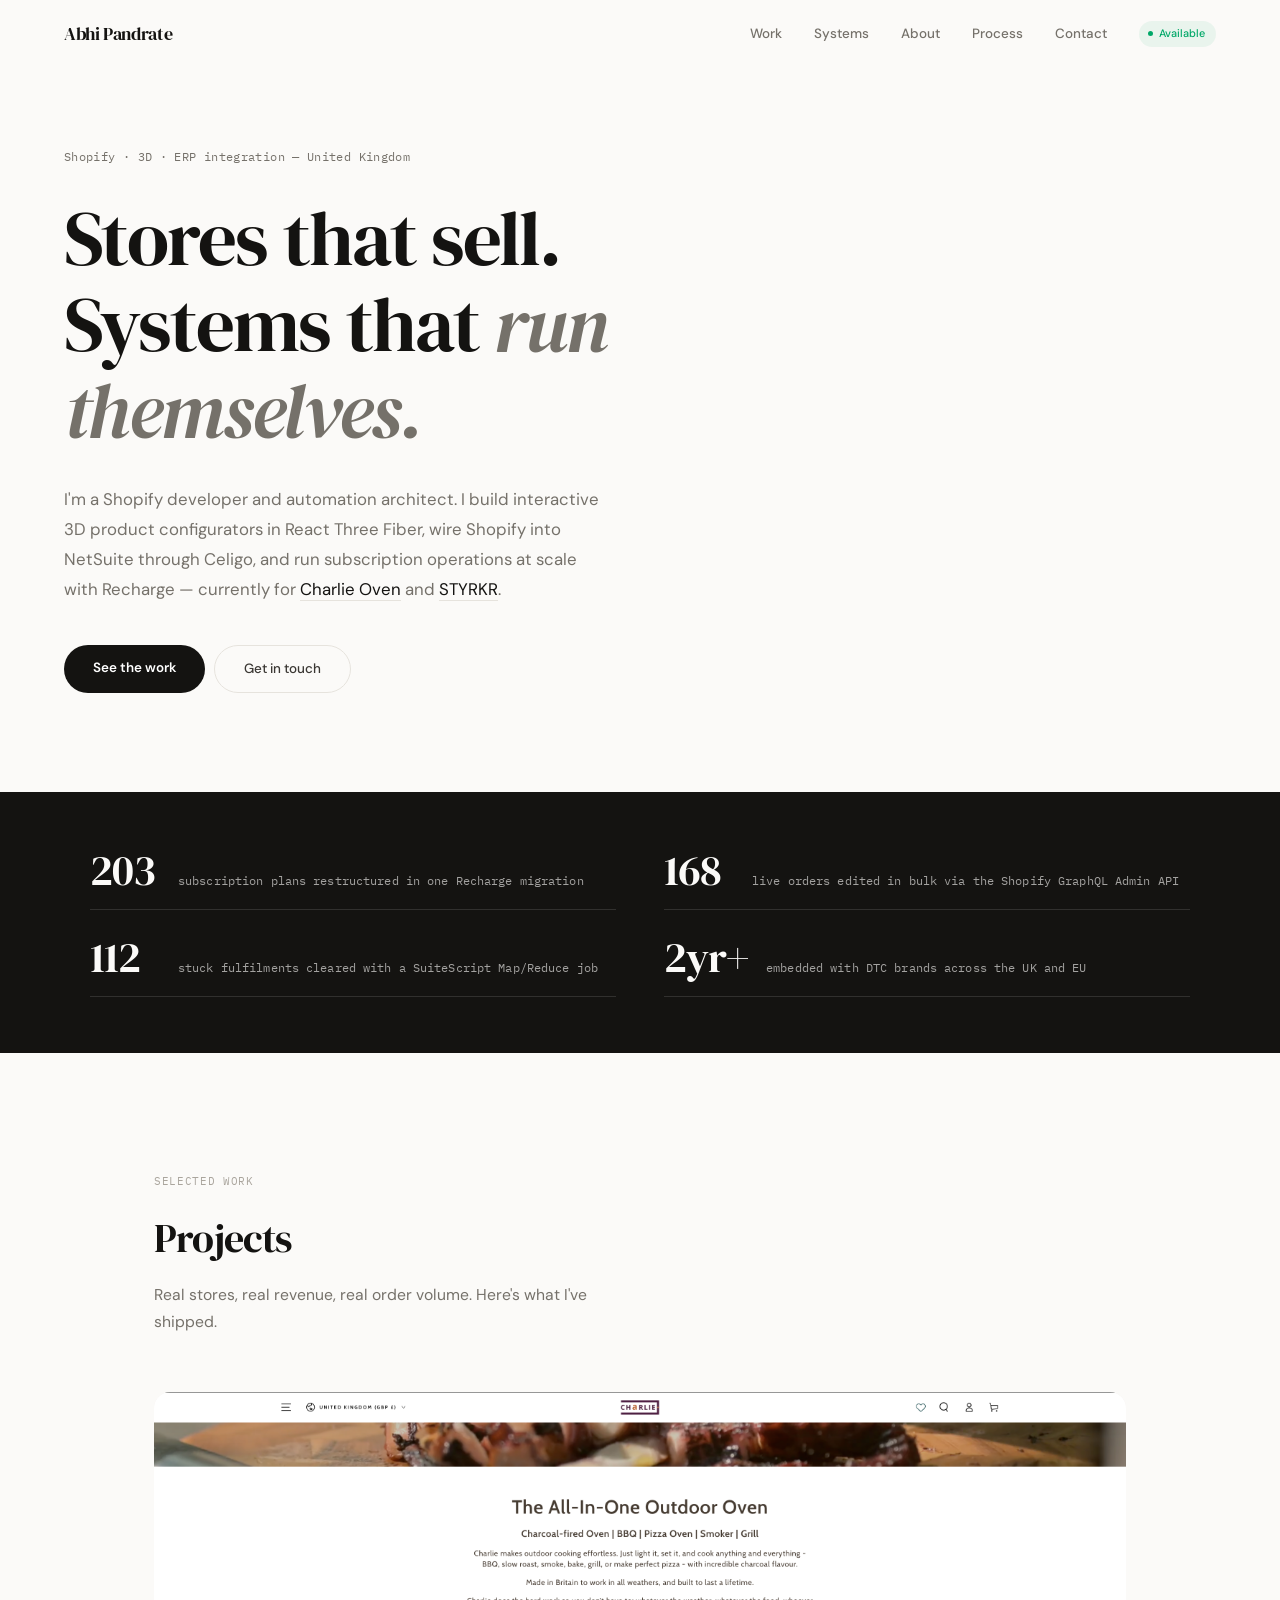
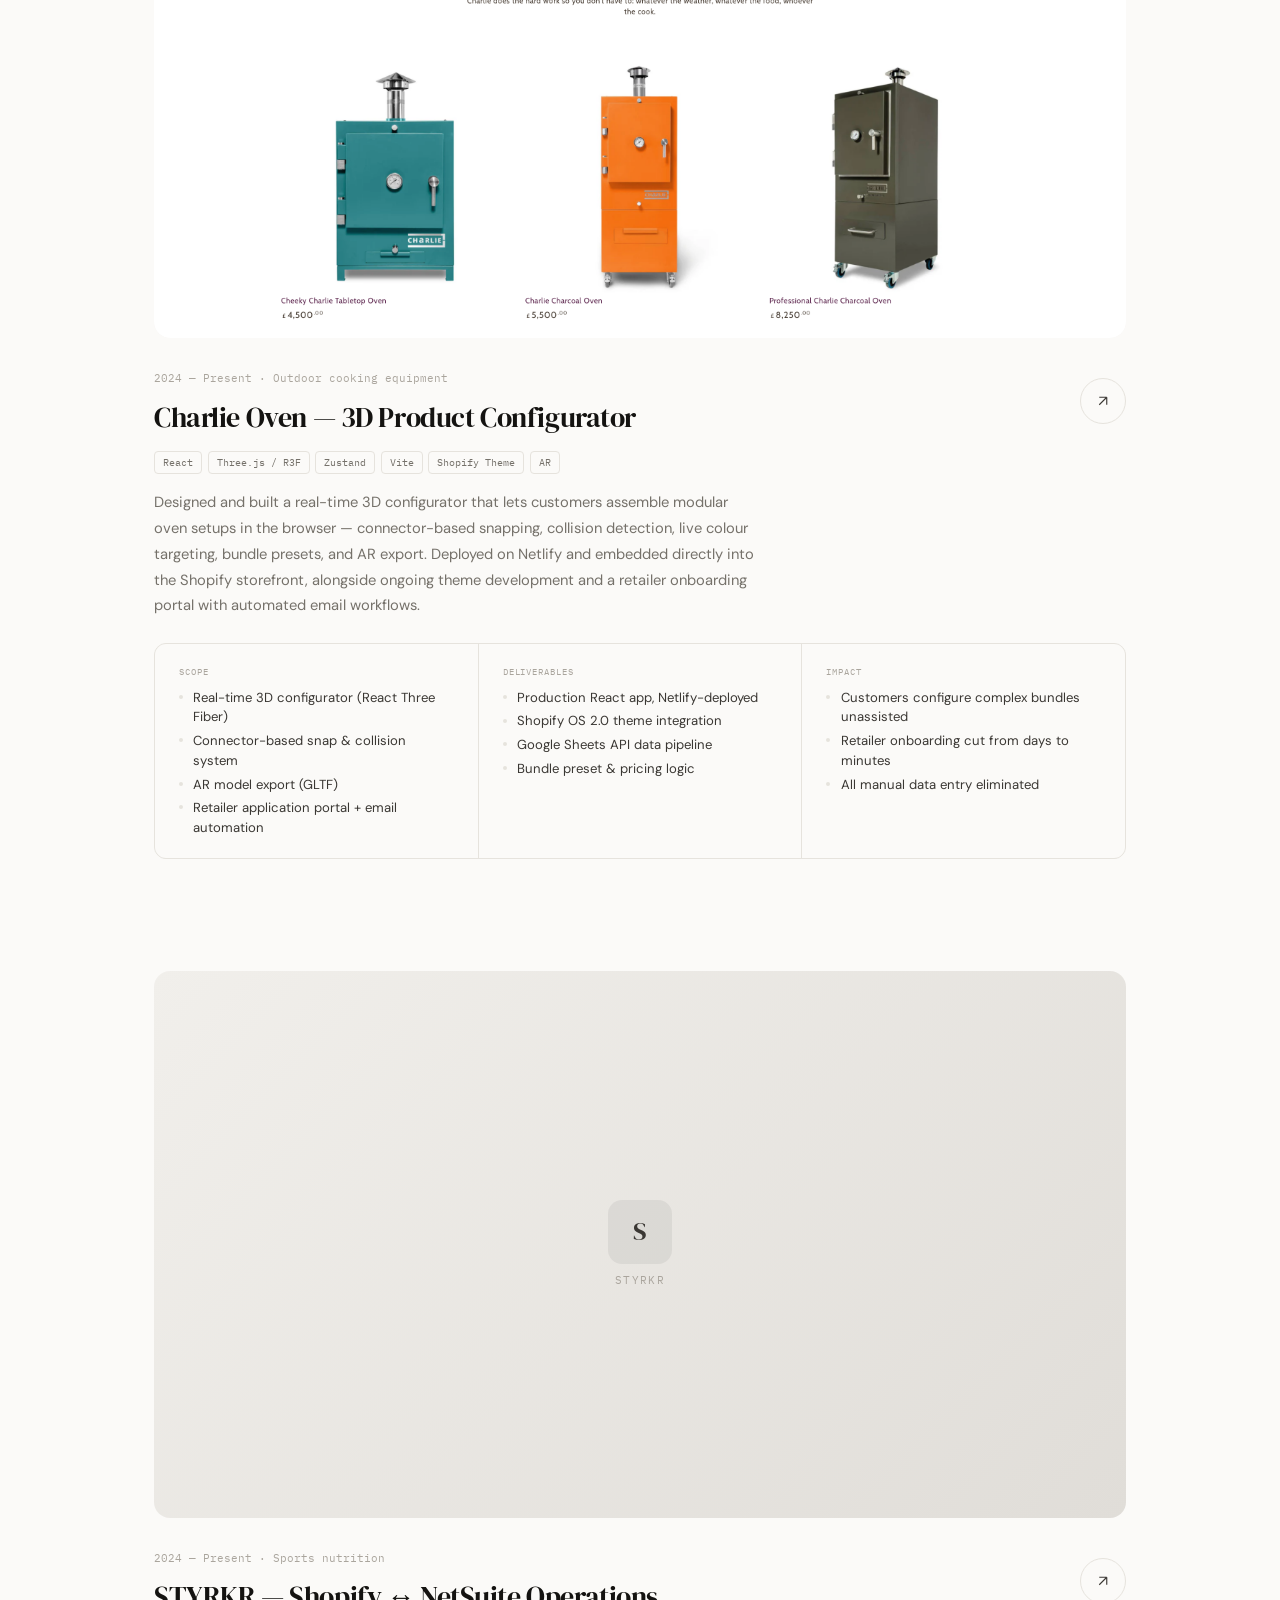
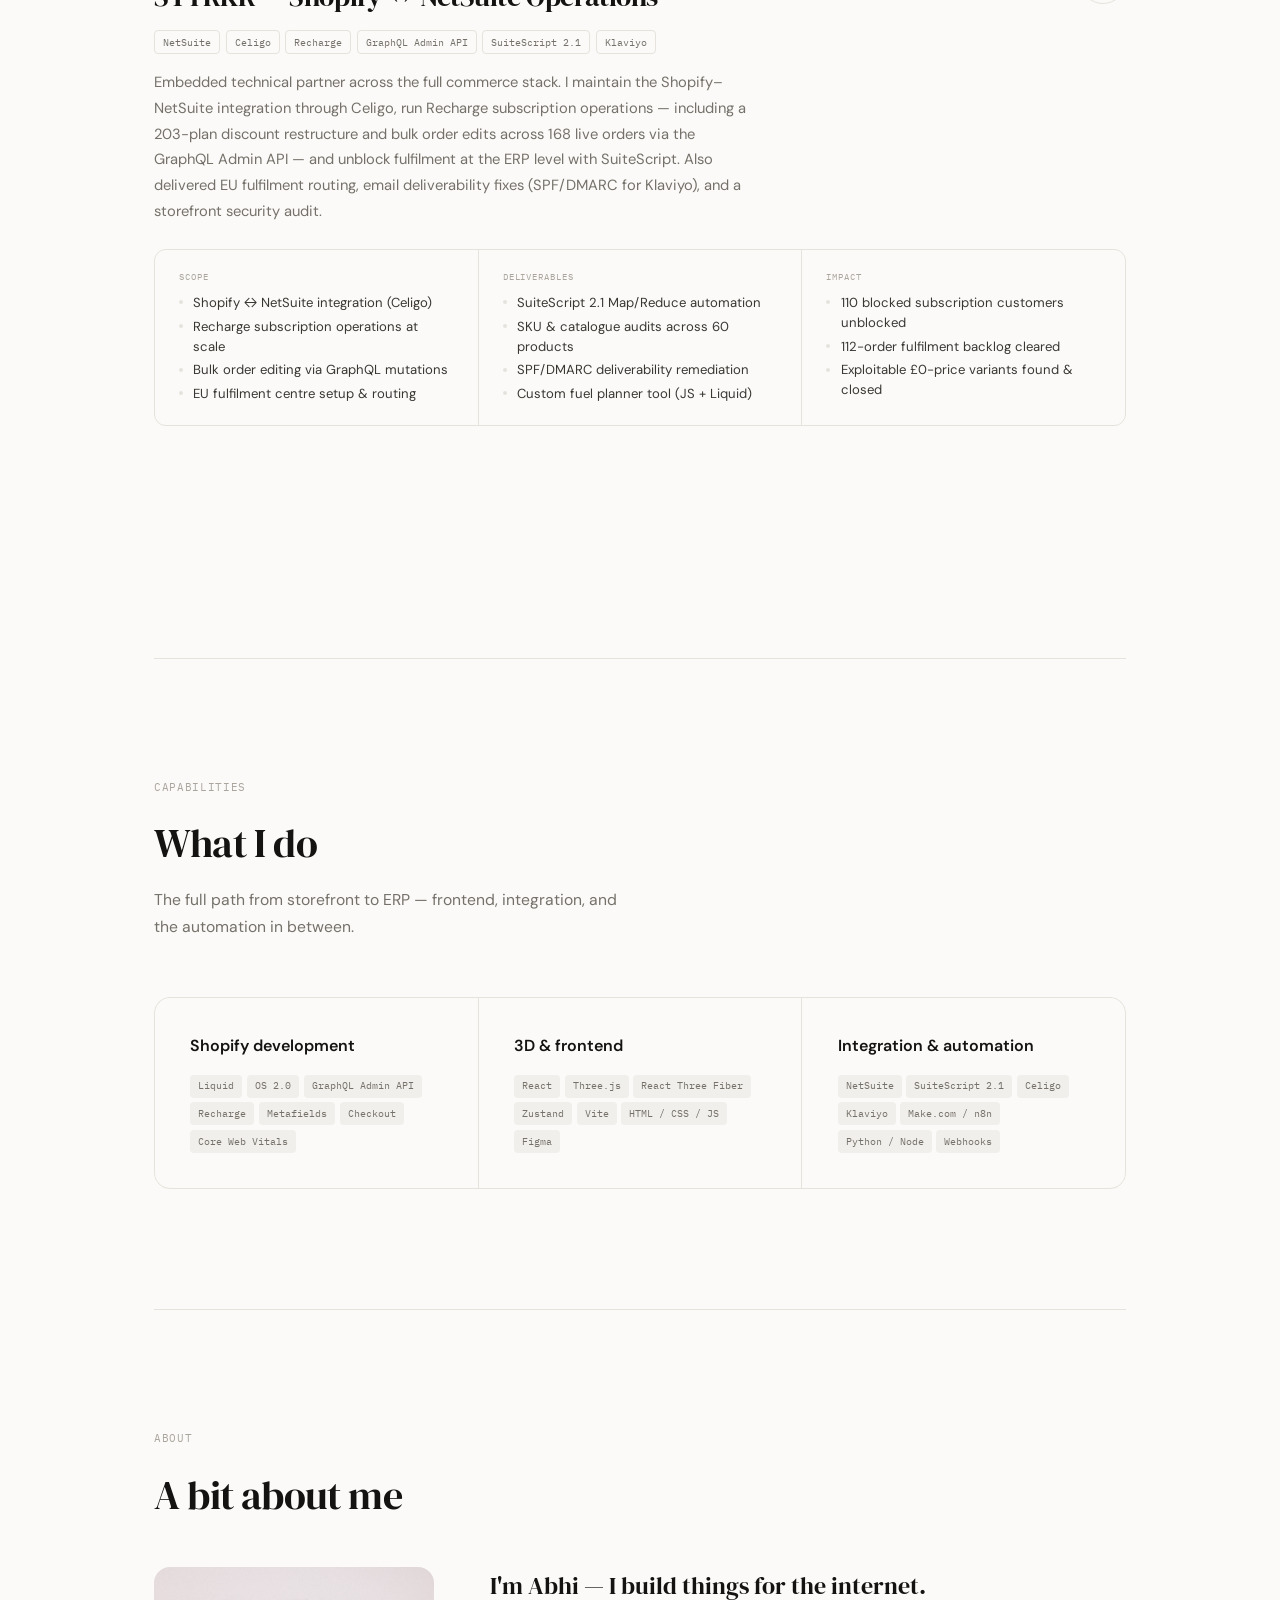
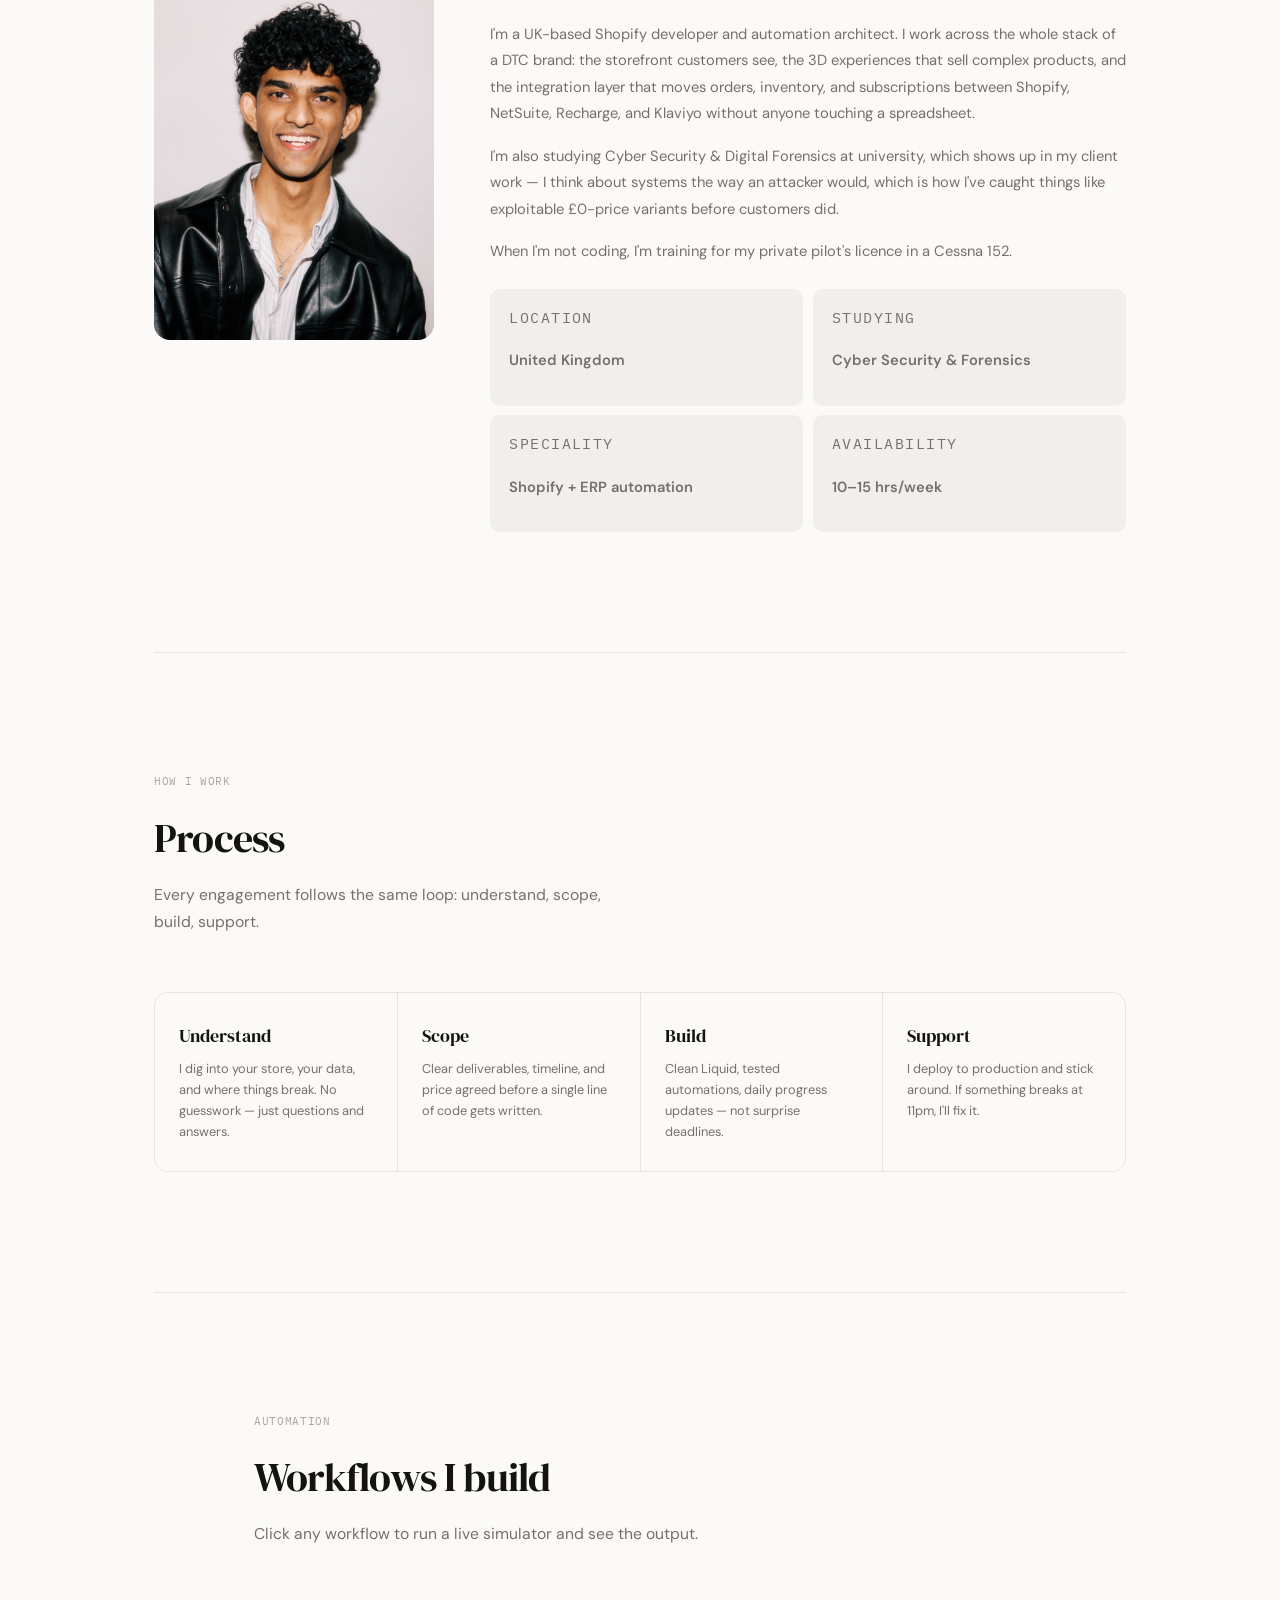
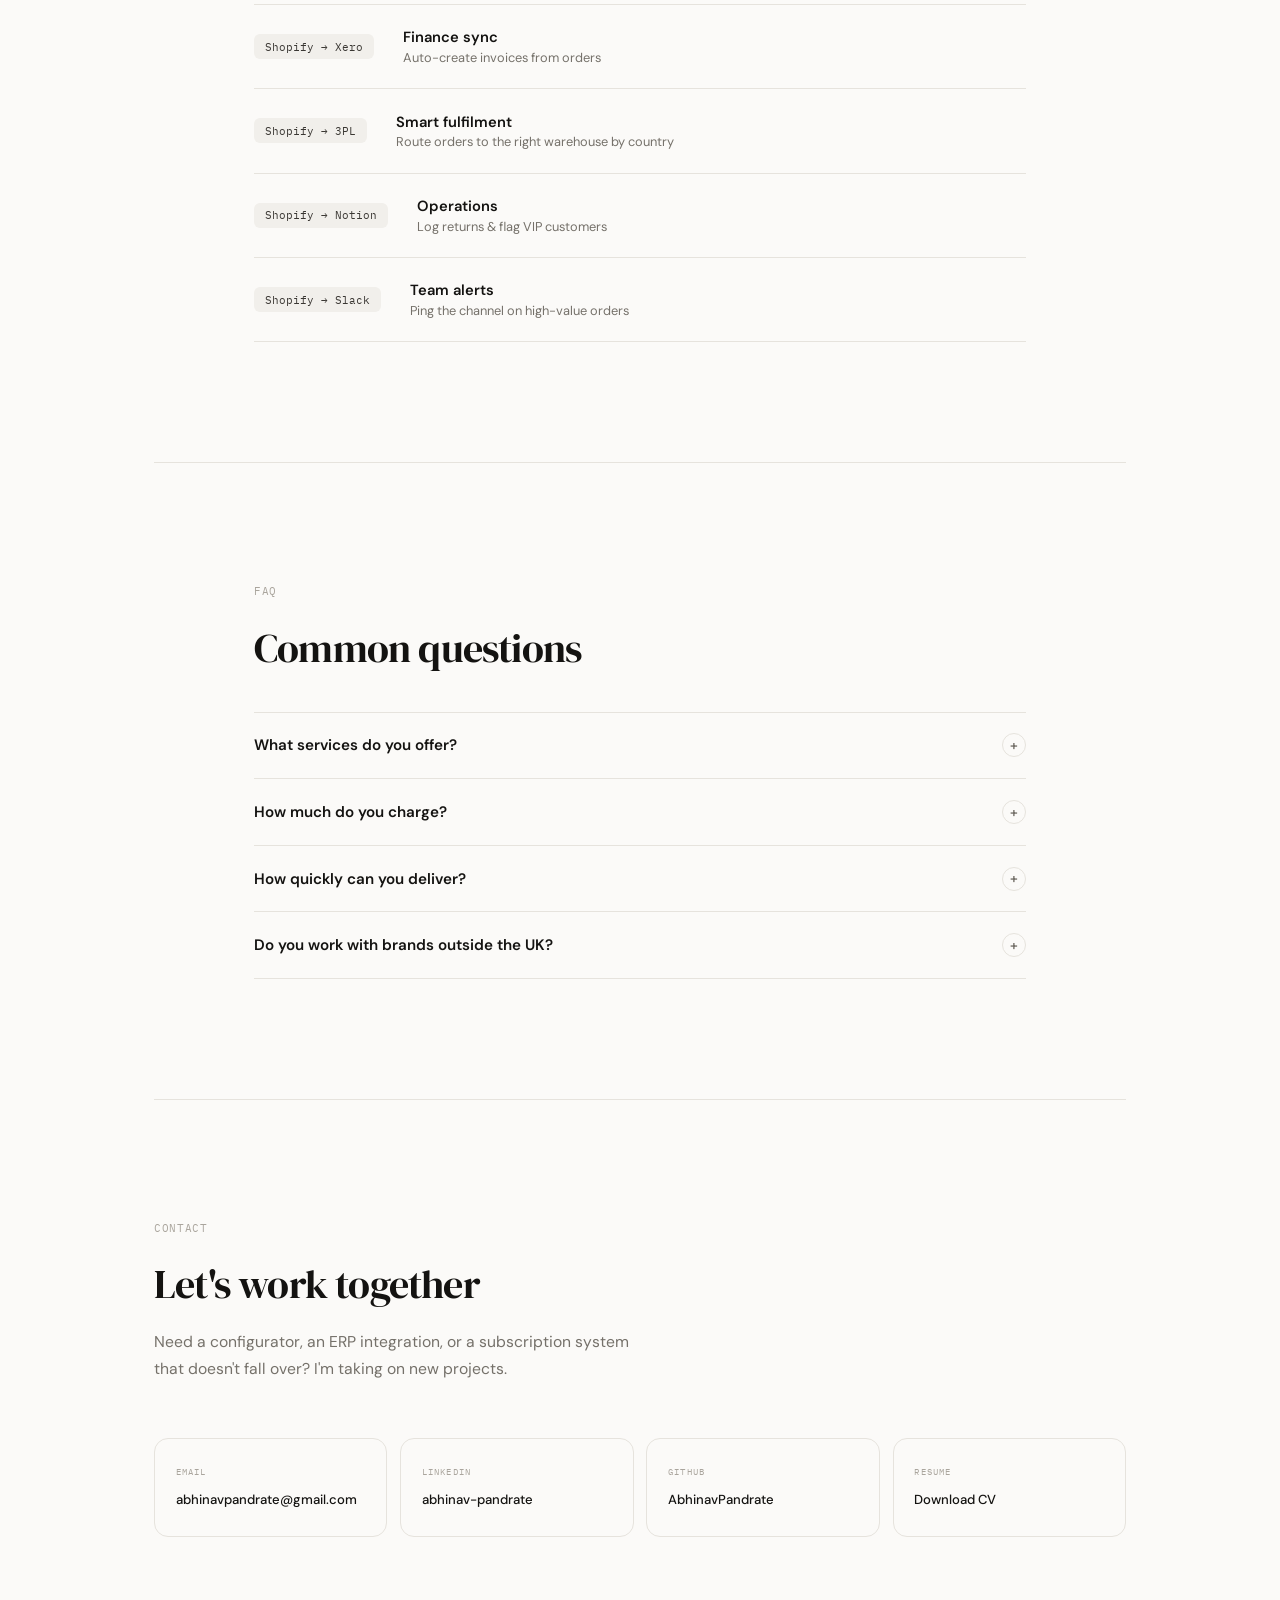
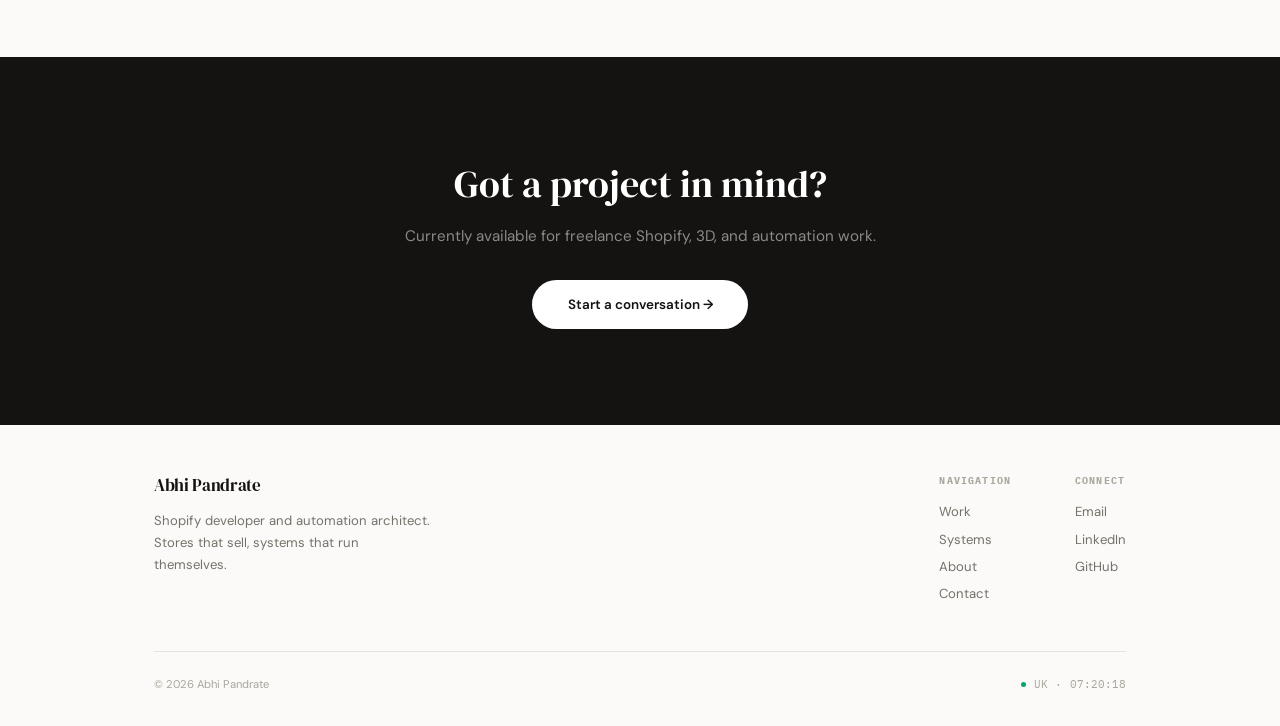
==== commit 37d86c97: "Add files via upload" ====
--- a/index.html
+++ b/index.html
@@ -70,7 +70,7 @@
     <div class="ledger-row"><span class="ledger-k">203</span><span class="ledger-v">subscription plans restructured in one Recharge migration</span></div>
     <div class="ledger-row"><span class="ledger-k">168</span><span class="ledger-v">live orders edited in bulk via the Shopify GraphQL Admin API</span></div>
     <div class="ledger-row"><span class="ledger-k">112</span><span class="ledger-v">stuck fulfilments cleared with a SuiteScript Map/Reduce job</span></div>
-    <div class="ledger-row"><span class="ledger-k">4</span><span class="ledger-v">DTC brands shipped for, across the UK and EU</span></div>
+    <div class="ledger-row"><span class="ledger-k">2yr+</span><span class="ledger-v">embedded with DTC brands across the UK and EU</span></div>
   </div>
 </section>
 
@@ -186,19 +186,6 @@
     </div>
   </article>
 
-  <!-- Smaller engagements -->
-  <div class="mini-grid">
-    <article class="mini-card">
-      <p class="project-yr">Cycling nutrition</p>
-      <h3>One Good Thing</h3>
-      <p>Ongoing Shopify development — theme fixes, storefront improvements, and ad hoc engineering support.</p>
-    </article>
-    <article class="mini-card">
-      <p class="project-yr">Healthcare</p>
-      <h3>SHP Health</h3>
-      <p>Repaired Google Ads conversion tracking for clinic bookings via Google Tag Manager, plus DMARC policy remediation.</p>
-    </article>
-  </div>
 </section>
 
 <div class="divider"><hr></div>
--- a/style.css
+++ b/style.css
@@ -96,13 +96,6 @@
 .project-detail ul{list-style:none;display:flex;flex-direction:column;gap:.25rem}
 .project-detail li{font-size:.82rem;color:var(--dark);line-height:1.5;padding-left:.9rem;position:relative}
 .project-detail li::before{content:'';position:absolute;left:0;top:.55em;width:4px;height:4px;border-radius:50%;background:var(--light)}
-
-.mini-grid{display:grid;grid-template-columns:1fr 1fr;gap:.8rem}
-.mini-card{border:1px solid var(--light);border-radius:14px;padding:1.6rem 1.5rem;transition:border-color .35s}
-.mini-card:hover{border-color:var(--mid)}
-.mini-card h3{font-family:var(--serif);font-size:1.15rem;font-weight:400;margin:.2rem 0 .5rem}
-.mini-card p{font-size:.84rem;color:var(--dim);line-height:1.7}
-.mini-card .project-yr{margin-bottom:0}
 
 /* ═══ CAPABILITIES ═══ */
 .cap-grid{display:grid;grid-template-columns:repeat(3,1fr);gap:1px;background:var(--light);border-radius:16px;overflow:hidden;border:1px solid var(--light)}
@@ -241,7 +234,7 @@
 @media(max-width:600px){
   .nav-r a{display:none}
   .hero{min-height:auto;padding-top:8rem}
-  .contact-grid,.process-grid,.mini-grid{grid-template-columns:1fr}
+  .contact-grid,.process-grid{grid-template-columns:1fr}
   .hero-cta{flex-direction:column}
   .btn-dark,.btn-outline{text-align:center}
   .auto-row{flex-wrap:wrap;gap:.7rem}
